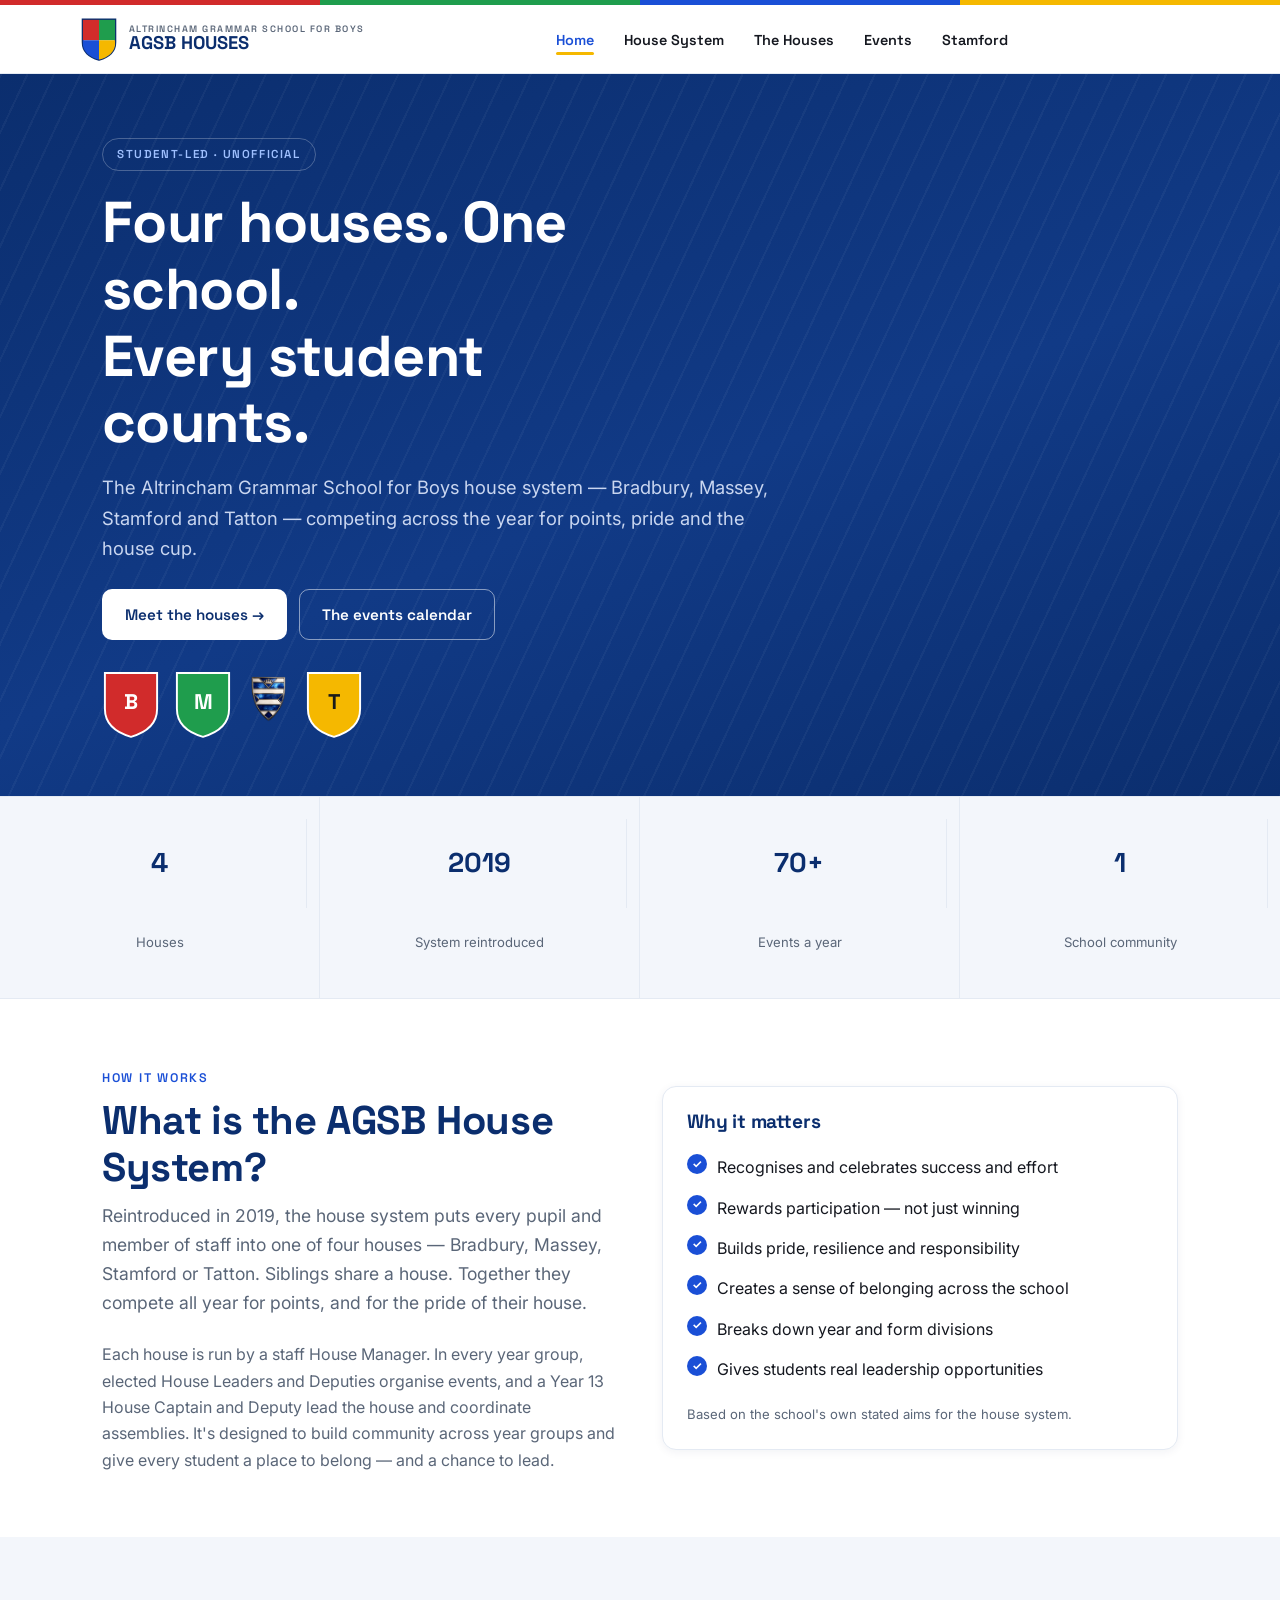
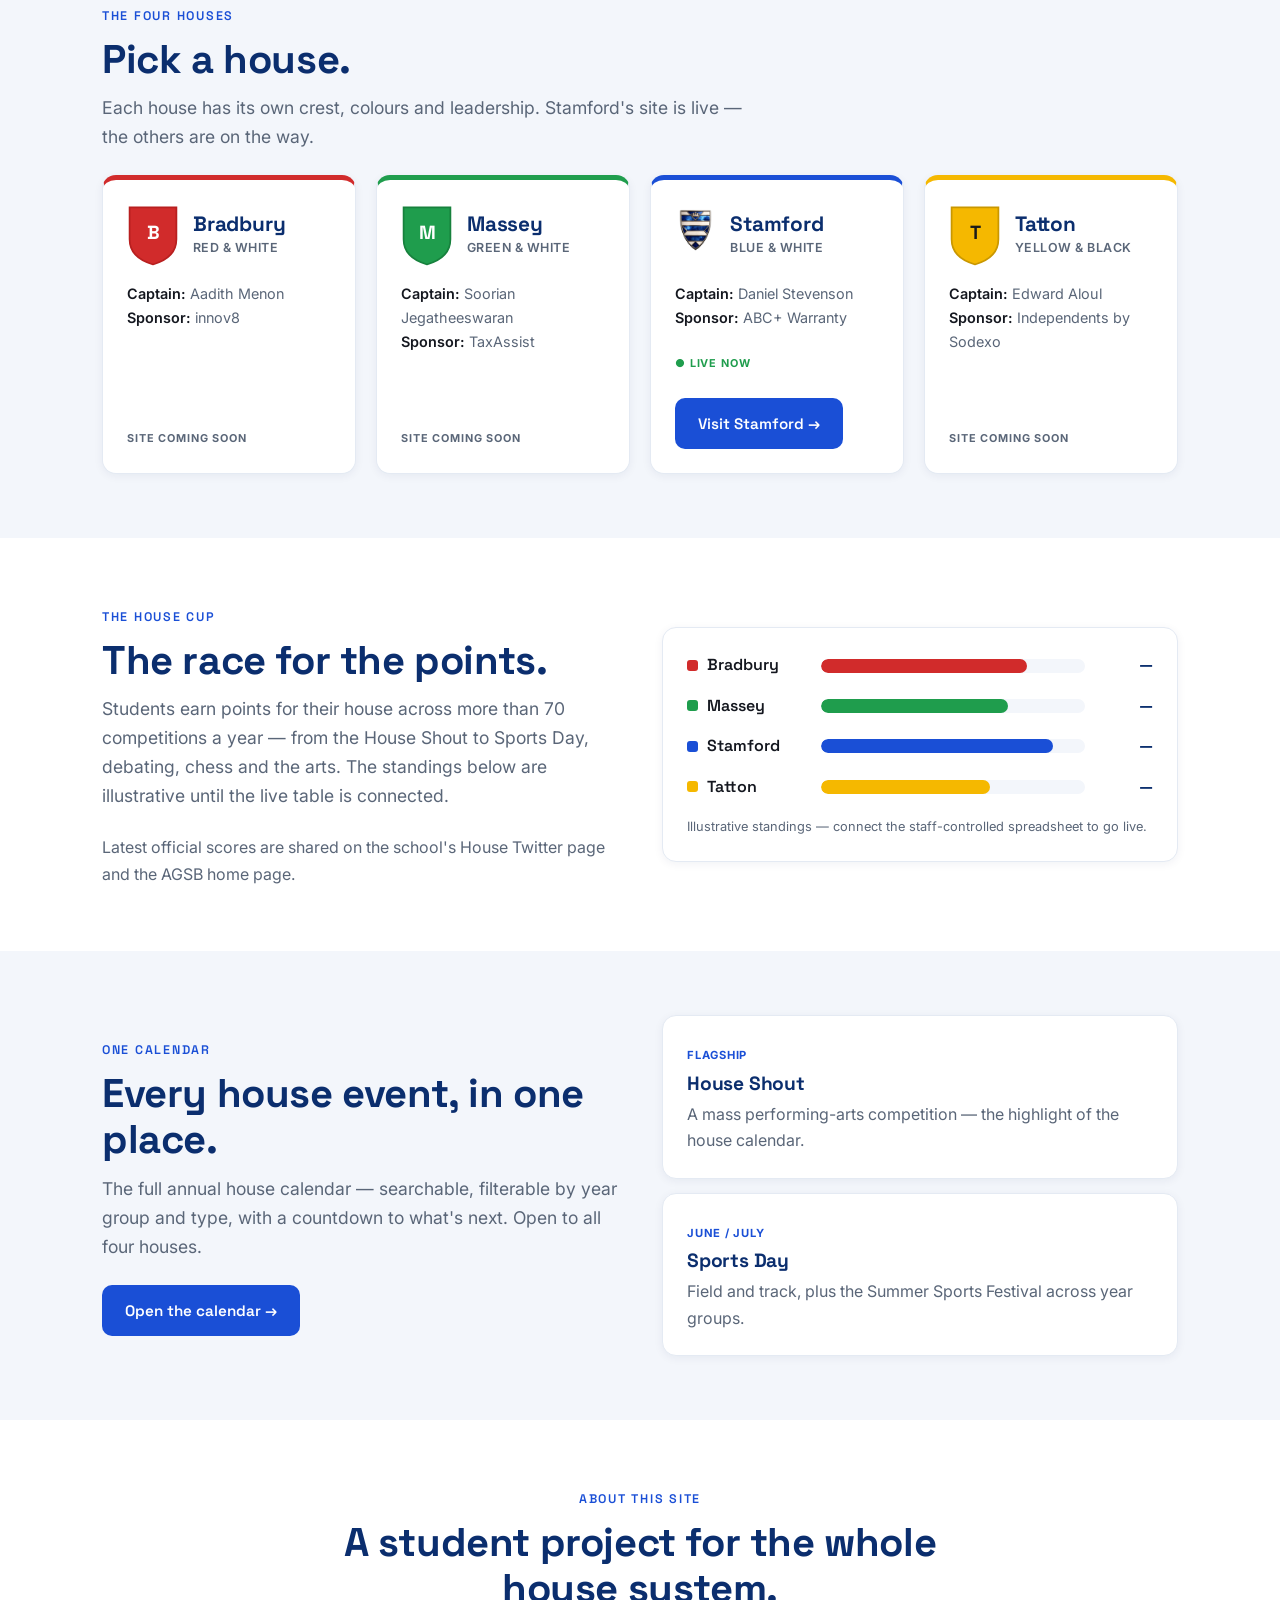
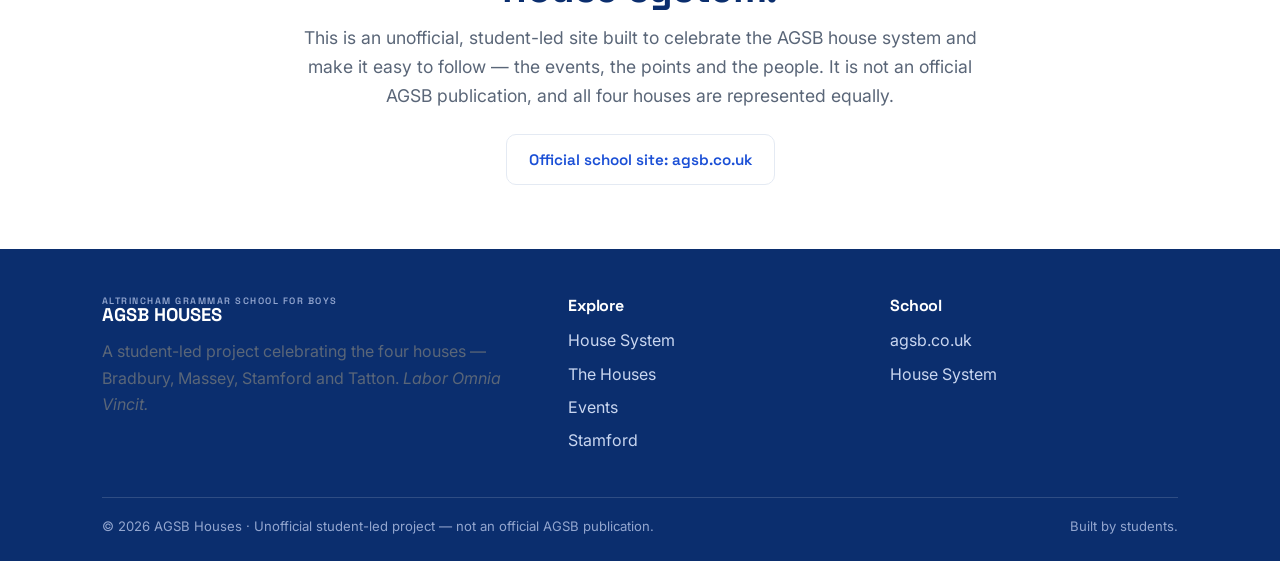
==== index.html @ c93cbdf2 "Add house-neutral AGSB Houses hub as the home page - New index.html: neutral hub explaining the hous" ====
<!DOCTYPE html>
<html lang="en">
<head>
  <meta charset="UTF-8" />
  <meta name="viewport" content="width=device-width, initial-scale=1.0" />
  <title>AGSB Houses — Bradbury · Massey · Stamford · Tatton</title>
  <meta name="description" content="The Altrincham Grammar School for Boys house system — four houses, one community. Events, points and how to get involved. A student-led project." />
  <link rel="icon" href="assets/crest.png" type="image/png" />
  <link rel="manifest" href="manifest.webmanifest" />
  <meta name="theme-color" content="#0b2e6e" />
  <link rel="apple-touch-icon" href="assets/icons/icon-180.png" />
  <meta name="apple-mobile-web-app-capable" content="yes" />
  <meta name="mobile-web-app-capable" content="yes" />
  <meta name="apple-mobile-web-app-title" content="AGSB Houses" />
  <link rel="preconnect" href="https://fonts.googleapis.com" />
  <link rel="preconnect" href="https://fonts.gstatic.com" crossorigin />
  <link href="https://fonts.googleapis.com/css2?family=Inter:wght@400;500;600;700&family=Space+Grotesk:wght@400;500;600;700&display=swap" rel="stylesheet" />
  <link rel="stylesheet" href="css/style.css" />
  <style>
    /* Hub-specific (house-neutral) */
    .hub-hero { background: linear-gradient(160deg, #0b2e6e 0%, #113a86 55%, #0b2e6e 100%); color: #fff; padding: 64px 0 58px; position: relative; overflow: hidden; }
    .hub-hero::after { content: ""; position: absolute; inset: 0; background: repeating-linear-gradient(115deg, rgba(255,255,255,.04) 0 2px, transparent 2px 24px); pointer-events: none; }
    .hub-hero .container { position: relative; z-index: 2; }
    .hub-hero h1 { color: #fff; font-size: clamp(2.3rem, 5.2vw, 3.6rem); max-width: 16ch; }
    .hub-hero p { color: #c9d6f0; font-size: 1.15rem; max-width: 56ch; margin: 16px 0 26px; }
    .hub-badge { display: inline-flex; align-items: center; gap: 8px; font-family: var(--font-display); font-weight: 600; font-size: .72rem; letter-spacing: .14em; text-transform: uppercase; color: #9fc0ff; border: 1px solid rgba(255,255,255,.25); border-radius: 999px; padding: 6px 14px; margin-bottom: 18px; }
    .hub-hero .btn--primary { background: #fff; color: var(--navy); }
    .hub-hero .btn--primary:hover { background: #eaf1ff; }
    .hub-hero .btn--ghost { background: transparent; color: #fff; border-color: rgba(255,255,255,.5); }
    .hub-hero .btn--ghost:hover { border-color: #fff; background: rgba(255,255,255,.08); }
    .crest-row { display: flex; gap: 14px; margin-top: 30px; flex-wrap: wrap; }
    .mini-shield { width: 58px; height: 68px; display: block; }
    .hub-strap { display: grid; grid-template-columns: repeat(4, 1fr); gap: 0; border-top: 1px solid var(--line); border-bottom: 1px solid var(--line); background: var(--bg-alt); }
    .hub-strap div { text-align: center; padding: 22px 12px; border-right: 1px solid var(--line); }
    .hub-strap div:last-child { border-right: 0; }
    .hub-strap .n { font-family: var(--font-display); font-weight: 700; font-size: 1.7rem; color: var(--navy); }
    .hub-strap .l { font-size: .82rem; color: var(--muted); margin-top: 2px; }
    /* House cards */
    .house-card { border: 1px solid var(--line); border-top: 5px solid var(--hc, #888); border-radius: var(--radius); background: #fff; box-shadow: var(--shadow); padding: 24px; display: flex; flex-direction: column; transition: box-shadow .2s, transform .2s; }
    .house-card:hover { box-shadow: var(--shadow-lg); transform: translateY(-3px); }
    .house-card .hc-top { display: flex; align-items: center; gap: 14px; }
    .house-card .hc-shield { width: 52px; height: 62px; flex: none; }
    .house-card h3 { font-size: 1.3rem; margin-bottom: 2px; }
    .house-card .hc-colour { font-size: .78rem; color: var(--muted); font-weight: 600; letter-spacing: .04em; text-transform: uppercase; }
    .house-card .hc-meta { margin-top: 16px; font-size: .9rem; color: var(--muted); }
    .house-card .hc-meta b { color: var(--ink); font-weight: 600; }
    .house-card .hc-foot { margin-top: auto; padding-top: 18px; }
    .hc-live { display: inline-block; font-size: .68rem; font-weight: 700; letter-spacing: .08em; text-transform: uppercase; color: #1f9d4d; }
    .hc-soon { display: inline-block; font-size: .68rem; font-weight: 700; letter-spacing: .08em; text-transform: uppercase; color: var(--muted); }
    .btn--disabled { background: var(--bg-alt); color: var(--muted); cursor: default; pointer-events: none; }
    @media (max-width: 900px) { .hub-strap { grid-template-columns: repeat(2, 1fr); } .hub-strap div:nth-child(2) { border-right: 0; } }
    @media (max-width: 680px) { .hub-strap { grid-template-columns: 1fr 1fr; } }
  </style>
</head>
<body>
  <div class="flag-strip"><i class="b"></i><i class="m"></i><i class="s"></i><i class="t"></i></div>

  <header class="site-header">
    <div class="container nav">
      <a class="brand" href="index.html" aria-label="AGSB Houses home">
        <svg class="mini-shield" style="width:38px;height:44px" viewBox="0 0 60 70" aria-hidden="true">
          <path d="M4 4 H56 V40 C56 56 44 64 30 68 C16 64 4 56 4 40 Z" fill="#fff" stroke="#0b2e6e" stroke-width="3"/>
          <clipPath id="bhs"><path d="M4 4 H56 V40 C56 56 44 64 30 68 C16 64 4 56 4 40 Z"/></clipPath>
          <g clip-path="url(#bhs)"><rect x="4" y="4" width="26" height="33" fill="#d12b2b"/><rect x="30" y="4" width="26" height="33" fill="#1f9d4d"/><rect x="4" y="37" width="26" height="33" fill="#1a4fd6"/><rect x="30" y="37" width="26" height="33" fill="#f5b800"/></g>
        </svg>
        <span class="brand-text"><small>ALTRINCHAM GRAMMAR SCHOOL FOR BOYS</small><span>AGSB HOUSES</span></span>
      </a>
      <ul class="nav-links">
        <li><a href="index.html" class="active">Home</a></li>
        <li><a href="#system">House System</a></li>
        <li><a href="#houses">The Houses</a></li>
        <li><a href="events.html">Events</a></li>
        <li><a href="stamford.html">Stamford</a></li>
      </ul>
      <div class="nav-tools"><button class="nav-toggle" aria-label="Menu" aria-expanded="false"><span></span></button></div>
    </div>
  </header>

  <!-- Hero -->
  <section class="hub-hero">
    <div class="container">
      <span class="hub-badge">Student-led · Unofficial</span>
      <h1>Four houses. One school. <br />Every student counts.</h1>
      <p>The Altrincham Grammar School for Boys house system — Bradbury, Massey, Stamford and Tatton — competing across the year for points, pride and the house cup.</p>
      <div class="hero-cta">
        <a class="btn btn--primary" href="#houses">Meet the houses →</a>
        <a class="btn btn--ghost" href="events.html">The events calendar</a>
      </div>
      <div class="crest-row" aria-hidden="true">
        <!-- Bradbury -->
        <svg class="mini-shield" viewBox="0 0 60 70"><path d="M3 3 H57 V40 C57 57 44 65 30 69 C16 65 3 57 3 40 Z" fill="#d12b2b" stroke="#fff" stroke-width="2"/><text x="30" y="40" text-anchor="middle" fill="#fff" font-family="Space Grotesk, sans-serif" font-weight="700" font-size="22">B</text></svg>
        <!-- Massey -->
        <svg class="mini-shield" viewBox="0 0 60 70"><path d="M3 3 H57 V40 C57 57 44 65 30 69 C16 65 3 57 3 40 Z" fill="#1f9d4d" stroke="#fff" stroke-width="2"/><text x="30" y="40" text-anchor="middle" fill="#fff" font-family="Space Grotesk, sans-serif" font-weight="700" font-size="22">M</text></svg>
        <!-- Stamford (real crest) -->
        <img class="mini-shield" src="assets/crest.png" alt="" style="height:68px;width:auto" onerror="this.onerror=null;this.src='assets/crest-photo.jpeg'" />
        <!-- Tatton -->
        <svg class="mini-shield" viewBox="0 0 60 70"><path d="M3 3 H57 V40 C57 57 44 65 30 69 C16 65 3 57 3 40 Z" fill="#f5b800" stroke="#fff" stroke-width="2"/><text x="30" y="40" text-anchor="middle" fill="#1a1a1a" font-family="Space Grotesk, sans-serif" font-weight="700" font-size="22">T</text></svg>
      </div>
    </div>
  </section>

  <!-- Quick facts strip -->
  <div class="hub-strap">
    <div><div class="n">4</div><div class="l">Houses</div></div>
    <div><div class="n">2019</div><div class="l">System reintroduced</div></div>
    <div><div class="n">70+</div><div class="l">Events a year</div></div>
    <div><div class="n">1</div><div class="l">School community</div></div>
  </div>

  <!-- What is the house system -->
  <section class="section" id="system">
    <div class="container split">
      <div class="reveal">
        <span class="eyebrow">How it works</span>
        <h2 class="section-title">What is the AGSB House System?</h2>
        <p class="lead">Reintroduced in 2019, the house system puts every pupil and member of staff into one of four houses — Bradbury, Massey, Stamford or Tatton. Siblings share a house. Together they compete all year for points, and for the pride of their house.</p>
        <p class="muted mt">Each house is run by a staff House Manager. In every year group, elected House Leaders and Deputies organise events, and a Year 13 House Captain and Deputy lead the house and coordinate assemblies. It's designed to build community across year groups and give every student a place to belong — and a chance to lead.</p>
      </div>
      <div class="reveal d1">
        <div class="card glass">
          <h3 style="margin-bottom:12px">Why it matters</h3>
          <ul class="checklist">
            <li>Recognises and celebrates success and effort</li>
            <li>Rewards participation — not just winning</li>
            <li>Builds pride, resilience and responsibility</li>
            <li>Creates a sense of belonging across the school</li>
            <li>Breaks down year and form divisions</li>
            <li>Gives students real leadership opportunities</li>
          </ul>
          <p class="muted" style="font-size:.82rem;margin-top:14px">Based on the school's own stated aims for the house system.</p>
        </div>
      </div>
    </div>
  </section>

  <!-- The four houses -->
  <section class="section section--alt" id="houses">
    <div class="container">
      <div class="reveal" style="max-width:640px">
        <span class="eyebrow">The four houses</span>
        <h2 class="section-title">Pick a house.</h2>
        <p class="lead">Each house has its own crest, colours and leadership. Stamford's site is live — the others are on the way.</p>
      </div>
      <div class="grid grid-4 mt">
        <!-- Bradbury -->
        <div class="house-card reveal" style="--hc:#d12b2b">
          <div class="hc-top">
            <svg class="hc-shield" viewBox="0 0 60 70"><path d="M3 3 H57 V40 C57 57 44 65 30 69 C16 65 3 57 3 40 Z" fill="#d12b2b" stroke="#b81f1f" stroke-width="2"/><text x="30" y="40" text-anchor="middle" fill="#fff" font-family="Space Grotesk" font-weight="700" font-size="22">B</text></svg>
            <div><h3>Bradbury</h3><div class="hc-colour">Red &amp; White</div></div>
          </div>
          <div class="hc-meta"><b>Captain:</b> Aadith Menon<br /><b>Sponsor:</b> innov8</div>
          <div class="hc-foot"><span class="hc-soon">Site coming soon</span></div>
        </div>
        <!-- Massey -->
        <div class="house-card reveal d1" style="--hc:#1f9d4d">
          <div class="hc-top">
            <svg class="hc-shield" viewBox="0 0 60 70"><path d="M3 3 H57 V40 C57 57 44 65 30 69 C16 65 3 57 3 40 Z" fill="#1f9d4d" stroke="#17813d" stroke-width="2"/><text x="30" y="40" text-anchor="middle" fill="#fff" font-family="Space Grotesk" font-weight="700" font-size="22">M</text></svg>
            <div><h3>Massey</h3><div class="hc-colour">Green &amp; White</div></div>
          </div>
          <div class="hc-meta"><b>Captain:</b> Soorian Jegatheeswaran<br /><b>Sponsor:</b> TaxAssist</div>
          <div class="hc-foot"><span class="hc-soon">Site coming soon</span></div>
        </div>
        <!-- Stamford (live) -->
        <div class="house-card reveal d2" style="--hc:#1a4fd6">
          <div class="hc-top">
            <img class="hc-shield" src="assets/crest.png" alt="Stamford crest" style="height:62px;width:auto" onerror="this.onerror=null;this.src='assets/crest-photo.jpeg'" />
            <div><h3>Stamford</h3><div class="hc-colour">Blue &amp; White</div></div>
          </div>
          <div class="hc-meta"><b>Captain:</b> Daniel Stevenson<br /><b>Sponsor:</b> ABC+ Warranty</div>
          <div class="hc-foot"><span class="hc-live">● Live now</span><div class="mt"><a class="btn btn--primary" href="stamford.html">Visit Stamford →</a></div></div>
        </div>
        <!-- Tatton -->
        <div class="house-card reveal d3" style="--hc:#f5b800">
          <div class="hc-top">
            <svg class="hc-shield" viewBox="0 0 60 70"><path d="M3 3 H57 V40 C57 57 44 65 30 69 C16 65 3 57 3 40 Z" fill="#f5b800" stroke="#c99700" stroke-width="2"/><text x="30" y="40" text-anchor="middle" fill="#1a1a1a" font-family="Space Grotesk" font-weight="700" font-size="22">T</text></svg>
            <div><h3>Tatton</h3><div class="hc-colour">Yellow &amp; Black</div></div>
          </div>
          <div class="hc-meta"><b>Captain:</b> Edward Aloul<br /><b>Sponsor:</b> Independents by Sodexo</div>
          <div class="hc-foot"><span class="hc-soon">Site coming soon</span></div>
        </div>
      </div>
    </div>
  </section>

  <!-- Live points -->
  <section class="section">
    <div class="container split">
      <div class="reveal">
        <span class="eyebrow">The house cup</span>
        <h2 class="section-title">The race for the points.</h2>
        <p class="lead">Students earn points for their house across more than 70 competitions a year — from the House Shout to Sports Day, debating, chess and the arts. The standings below are illustrative until the live table is connected.</p>
        <p class="muted mt">Latest official scores are shared on the school's House Twitter page and the AGSB home page.</p>
      </div>
      <div class="card glass reveal d1">
        <div class="scoreboard" id="scoreboard">
          <div class="score-row"><div class="house"><span class="dot" style="background:#d12b2b"></span>Bradbury</div><div class="score-bar"><i data-w="78" style="background:#d12b2b"></i></div><div class="score-val">—</div></div>
          <div class="score-row"><div class="house"><span class="dot" style="background:#1f9d4d"></span>Massey</div><div class="score-bar"><i data-w="71" style="background:#1f9d4d"></i></div><div class="score-val">—</div></div>
          <div class="score-row"><div class="house"><span class="dot" style="background:#1a4fd6"></span>Stamford</div><div class="score-bar"><i data-w="88" style="background:#1a4fd6"></i></div><div class="score-val">—</div></div>
          <div class="score-row"><div class="house"><span class="dot" style="background:#f5b800"></span>Tatton</div><div class="score-bar"><i data-w="64" style="background:#f5b800"></i></div><div class="score-val">—</div></div>
        </div>
        <p class="muted" style="font-size:.8rem;margin-top:16px">Illustrative standings — connect the staff-controlled spreadsheet to go live.</p>
      </div>
    </div>
  </section>

  <!-- Events CTA -->
  <section class="section section--alt">
    <div class="container">
      <div class="split">
        <div class="reveal">
          <span class="eyebrow">One calendar</span>
          <h2 class="section-title">Every house event, in one place.</h2>
          <p class="lead">The full annual house calendar — searchable, filterable by year group and type, with a countdown to what's next. Open to all four houses.</p>
          <div class="mt"><a class="btn btn--primary" href="events.html">Open the calendar →</a></div>
        </div>
        <div class="grid reveal d1" style="gap:14px">
          <div class="card glass"><span class="tag">Flagship</span><h3>House Shout</h3><p>A mass performing-arts competition — the highlight of the house calendar.</p></div>
          <div class="card glass"><span class="tag">June / July</span><h3>Sports Day</h3><p>Field and track, plus the Summer Sports Festival across year groups.</p></div>
        </div>
      </div>
    </div>
  </section>

  <!-- About / unofficial note -->
  <section class="section">
    <div class="container center" style="max-width:720px">
      <div class="reveal">
        <span class="eyebrow">About this site</span>
        <h2 class="section-title">A student project for the whole house system.</h2>
        <p class="lead" style="margin-inline:auto">This is an unofficial, student-led site built to celebrate the AGSB house system and make it easy to follow — the events, the points and the people. It is not an official AGSB publication, and all four houses are represented equally.</p>
        <div class="mt"><a class="btn btn--ghost" href="https://www.agsb.co.uk" target="_blank" rel="noopener">Official school site: agsb.co.uk</a></div>
      </div>
    </div>
  </section>

  <footer class="site-footer">
    <div class="container">
      <div class="footer-grid">
        <div>
          <div class="brand" style="margin-bottom:14px"><span class="brand-text"><small>ALTRINCHAM GRAMMAR SCHOOL FOR BOYS</small><span>AGSB HOUSES</span></span></div>
          <p class="muted">A student-led project celebrating the four houses — Bradbury, Massey, Stamford and Tatton. <em>Labor Omnia Vincit.</em></p>
        </div>
        <div><h4>Explore</h4><ul><li><a href="#system">House System</a></li><li><a href="#houses">The Houses</a></li><li><a href="events.html">Events</a></li><li><a href="stamford.html">Stamford</a></li></ul></div>
        <div><h4>School</h4><ul><li><a href="https://www.agsb.co.uk" target="_blank" rel="noopener">agsb.co.uk</a></li><li><a href="https://www.agsb.co.uk" target="_blank" rel="noopener">House System</a></li></ul></div>
      </div>
      <div class="footer-bottom"><span>© <span data-year>2026</span> AGSB Houses · Unofficial student-led project — not an official AGSB publication.</span><span>Built by students.</span></div>
    </div>
  </footer>

  <script src="js/config.js"></script>
  <script src="js/main.js"></script>
</body>
</html>
---- css/style.css ----
/* ============================================================
   STAMFORD HOUSE — AGSB
   Clean, school-style edition. Light, confident, uncluttered.
   Palette echoes agsb.co.uk: white, bold navy headings,
   Stamford-blue accent, gold underline touch.
   ============================================================ */

:root {
  --bg: #ffffff;
  --bg-alt: #f3f6fb;
  --ink: #14171f;
  --muted: #5a6678;
  --navy: #0b2e6e;      /* headings */
  --blue: #1a4fd6;      /* accent / links / buttons */
  --blue-dark: #1340ad;
  --blue-soft: #eaf1ff;
  --line: #e4eaf3;
  --gold: #f5b800;      /* school-echo accent, used sparingly */
  --radius: 14px;
  --shadow: 0 2px 10px rgba(16, 32, 80, 0.06);
  --shadow-lg: 0 14px 34px rgba(16, 32, 80, 0.12);
  --max: 1120px;
  --font-display: "Space Grotesk", "Segoe UI", system-ui, sans-serif;
  --font-body: "Inter", "Segoe UI", system-ui, -apple-system, sans-serif;
}

* { box-sizing: border-box; margin: 0; padding: 0; }
html { scroll-behavior: smooth; }
body { font-family: var(--font-body); color: var(--ink); background: var(--bg); line-height: 1.65; -webkit-font-smoothing: antialiased; }

/* Remove the old decorative / busy layers */
.aurora, #starfield, .grain, .marquee, .spy, .cursor-glow, .spark, .orb,
.preloader, .scroll-progress, .curtain, .theme-toggle { display: none !important; }
.char { display: inline !important; opacity: 1 !important; transform: none !important; animation: none !important; }
.card::before, .card::after, .event-card::after, .btn--primary::after, .cta-band::after { display: none !important; }

h1, h2, h3, h4 { font-family: var(--font-display); color: var(--navy); line-height: 1.16; font-weight: 700; letter-spacing: -0.01em; }
a { color: var(--blue); text-decoration: none; }
a:hover { text-decoration: underline; }
img { max-width: 100%; display: block; }

.container { width: 100%; max-width: var(--max); margin-inline: auto; padding-inline: 22px; }
.section { padding: 64px 0; }
.section--tight { padding: 40px 0; }
.section--light, .section--alt { background: var(--bg-alt); }
.section--navy { background: var(--navy); color: #fff; }
.section--navy h1, .section--navy h2, .section--navy h3 { color: #fff; }
.section--navy .lead, .section--navy p { color: #c9d6f0; }
.section--navy .eyebrow, .section--navy .gradient-text { color: #9fc0ff; }
.center { text-align: center; } .mt { margin-top: 24px; } .muted { color: var(--muted); }

.eyebrow { display: inline-block; font-family: var(--font-display); font-weight: 600; font-size: 0.78rem; letter-spacing: 0.14em; text-transform: uppercase; color: var(--blue); margin-bottom: 10px; }
.section-title { font-size: clamp(1.7rem, 3.6vw, 2.5rem); margin-bottom: 10px; }
.gradient-text { color: var(--blue); -webkit-text-fill-color: currentColor; background: none; }
.lead { font-size: 1.1rem; color: var(--muted); max-width: 62ch; }

/* Flag strip — thin four-house accent */
.flag-strip { display: flex; height: 5px; }
.flag-strip i { flex: 1; }
.flag-strip i::after { display: none; }
.flag-strip .b { background: #d12b2b; } .flag-strip .m { background: #1f9d4d; }
.flag-strip .s { background: var(--blue); } .flag-strip .t { background: var(--gold); }

/* Header */
.site-header { position: sticky; top: 0; z-index: 50; background: rgba(255,255,255,0.93); backdrop-filter: blur(8px); border-bottom: 1px solid var(--line); }
.nav { display: flex; align-items: center; justify-content: space-between; gap: 20px; padding: 12px 0; }
.brand { display: flex; align-items: center; gap: 11px; }
.brand img { width: 40px; height: auto; }
.brand-text { font-family: var(--font-display); line-height: 1; }
.brand-text small { display: block; font-size: 0.58rem; letter-spacing: 0.16em; color: var(--muted); font-weight: 600; }
.brand-text span { font-size: 1.15rem; color: var(--navy); font-weight: 700; }
.nav-links { display: flex; gap: 4px; list-style: none; align-items: center; }
.nav-links a { font-family: var(--font-display); font-weight: 600; font-size: 0.9rem; color: var(--ink); padding: 8px 13px; border-radius: 8px; position: relative; }
.nav-links a:hover { background: var(--blue-soft); text-decoration: none; }
.nav-links a.active { color: var(--blue); }
.nav-links a.active::after { content: ""; position: absolute; left: 13px; right: 13px; bottom: 2px; height: 2.5px; background: var(--gold); border-radius: 2px; }
.nav-tools { display: flex; gap: 8px; align-items: center; }
.nav-toggle { display: none; flex-direction: column; gap: 4px; justify-content: center; align-items: center; width: 42px; height: 42px; border: 1px solid var(--line); background: #fff; border-radius: 10px; cursor: pointer; }
.nav-toggle span, .nav-toggle span::before, .nav-toggle span::after { content: ""; display: block; width: 20px; height: 2px; background: var(--ink); border-radius: 2px; }
.nav-toggle span { position: relative; }
.nav-toggle span::before { position: absolute; top: -6px; } .nav-toggle span::after { position: absolute; top: 6px; }

/* Buttons */
.btn { display: inline-flex; align-items: center; gap: 8px; font-family: var(--font-display); font-weight: 600; font-size: 0.95rem; padding: 12px 22px; border-radius: 10px; border: 1.5px solid transparent; cursor: pointer; transition: background .15s, border-color .15s, transform .15s; }
.btn:hover { text-decoration: none; }
.btn--primary { background: var(--blue); color: #fff; }
.btn--primary:hover { background: var(--blue-dark); }
.btn--ghost { background: #fff; color: var(--blue); border-color: var(--line); }
.btn--ghost:hover { border-color: var(--blue); }
.btn--dark { background: var(--navy); color: #fff; }

/* Hero */
.hero { padding: 58px 0 50px; background: linear-gradient(180deg, var(--blue-soft), #fff); border-bottom: 1px solid var(--line); }
.hero-inner { display: grid; grid-template-columns: 1.1fr 0.9fr; gap: 42px; align-items: center; }
.hero h1 { font-size: clamp(2.2rem, 5vw, 3.4rem); }
.hero h1 .line { display: block; overflow: visible; }
.hero h1 .line > span { display: inline; }
.hero p { font-size: 1.1rem; color: var(--muted); max-width: 52ch; margin: 16px 0 24px; }
.hero-cta { display: flex; gap: 12px; flex-wrap: wrap; }
.hero-motto { margin-top: 22px; font-style: italic; color: var(--navy); border-left: 3px solid var(--gold); padding-left: 14px; }
.hero-crest { justify-self: center; }
.hero-crest img { width: min(300px, 70vw); filter: drop-shadow(0 12px 26px rgba(16,32,80,0.18)); }

/* Stats */
.stats { display: grid; grid-template-columns: repeat(4, 1fr); gap: 18px; }
.stat { text-align: center; padding: 24px 14px; background: #fff; border: 1px solid var(--line); border-radius: var(--radius); box-shadow: var(--shadow); }
.stat .num { font-family: var(--font-display); font-weight: 700; font-size: clamp(1.8rem, 4vw, 2.6rem); color: var(--blue); }
.stat .label { font-size: 0.88rem; color: var(--muted); margin-top: 4px; }

/* Cards */
.glass { background: #fff; border: 1px solid var(--line); border-radius: var(--radius); box-shadow: var(--shadow); }
.grid { display: grid; gap: 20px; }
.grid-2 { grid-template-columns: repeat(2, 1fr); } .grid-3 { grid-template-columns: repeat(3, 1fr); } .grid-4 { grid-template-columns: repeat(4, 1fr); }
.card { background: #fff; border: 1px solid var(--line); border-radius: var(--radius); padding: 24px; box-shadow: var(--shadow); transition: box-shadow .2s, transform .2s; position: relative; }
.card:hover { box-shadow: var(--shadow-lg); transform: translateY(-3px); }
.card h3 { font-size: 1.2rem; margin-bottom: 6px; }
.card p { color: var(--muted); }
.card-icon { width: 50px; height: 50px; border-radius: 12px; display: grid; place-items: center; font-size: 1.4rem; background: var(--blue-soft); color: var(--navy); margin-bottom: 14px; }
.tag { display: inline-block; font-size: 0.7rem; font-weight: 700; letter-spacing: 0.07em; text-transform: uppercase; color: var(--blue); margin-bottom: 8px; }

/* Split / lists */
.split { display: grid; grid-template-columns: 1fr 1fr; gap: 44px; align-items: center; }
.checklist { list-style: none; margin-top: 14px; }
.checklist li { padding: 7px 0 7px 30px; position: relative; }
.checklist li::before { content: "✓"; position: absolute; left: 0; top: 7px; width: 20px; height: 20px; border-radius: 50%; background: var(--blue); color: #fff; font-size: 0.72rem; display: grid; place-items: center; font-weight: 700; }

/* Quote + carousel */
.quote { border-left: 4px solid var(--gold); padding: 4px 0 4px 20px; font-size: 1.15rem; font-style: italic; color: var(--navy); }
.quote cite { display: block; margin-top: 10px; font-size: 0.88rem; font-style: normal; color: var(--muted); font-weight: 700; }
.carousel .slides { display: grid; }
.carousel .slide { grid-area: 1 / 1; opacity: 0; transition: opacity .4s; pointer-events: none; }
.carousel .slide.active { opacity: 1; pointer-events: auto; }
.carousel .dots { display: flex; gap: 8px; justify-content: center; margin-top: 16px; }
.carousel .dots button { width: 9px; height: 9px; border-radius: 50%; border: 0; background: var(--line); cursor: pointer; }
.carousel .dots button.active { background: var(--blue); }

/* Scoreboard */
.scoreboard { display: grid; gap: 14px; }
.score-row { display: grid; grid-template-columns: 120px 1fr 54px; align-items: center; gap: 14px; }
.score-row .house { font-family: var(--font-display); font-weight: 600; display: flex; align-items: center; gap: 9px; color: var(--ink); }
.dot { width: 11px; height: 11px; border-radius: 3px; }
.score-bar { height: 14px; border-radius: 999px; background: var(--bg-alt); overflow: hidden; }
.score-bar > i { display: block; height: 100%; width: 0; border-radius: 999px; transition: width 1s ease; }
.score-val { text-align: right; font-family: var(--font-display); font-weight: 700; color: var(--navy); }

/* People */
.spotlight { display: grid; grid-template-columns: repeat(2, 1fr); gap: 22px; }
.person { border: 1px solid var(--line); border-radius: var(--radius); overflow: hidden; background: #fff; box-shadow: var(--shadow); }
.person .photo { aspect-ratio: 4/3; display: grid; place-items: center; position: relative; background: linear-gradient(160deg, var(--navy), var(--blue)); }
.person .photo .initials { font-family: var(--font-display); font-weight: 700; font-size: 3rem; color: #fff; }
.person .photo img { position: absolute; inset: 0; width: 100%; height: 100%; object-fit: cover; }
.person .photo .badge { position: absolute; top: 12px; right: 12px; width: 46px; }
.person .body { padding: 18px 20px 22px; }
.person .role { color: var(--blue); font-weight: 700; font-size: 0.76rem; letter-spacing: 0.09em; text-transform: uppercase; }
.person h3 { font-size: 1.35rem; margin: 3px 0 8px; }
.person ul { list-style: none; margin-top: 8px; }
.person li { padding-left: 18px; position: relative; color: var(--muted); font-size: 0.93rem; padding-bottom: 3px; }
.person li::before { content: "▸"; position: absolute; left: 0; color: var(--blue); }

/* Timeline */
.timeline { list-style: none; position: relative; margin-left: 6px; }
.timeline::before { content: ""; position: absolute; left: 6px; top: 4px; bottom: 4px; width: 2px; background: var(--line); }
.timeline li { position: relative; padding: 0 0 22px 30px; }
.timeline li::before { content: ""; position: absolute; left: 0; top: 4px; width: 14px; height: 14px; border-radius: 50%; background: var(--blue); border: 3px solid #fff; box-shadow: 0 0 0 1px var(--line); }
.timeline span { font-size: 0.76rem; color: var(--blue); font-weight: 700; letter-spacing: 0.05em; text-transform: uppercase; }
.timeline h4 { font-size: 1.05rem; margin: 2px 0 3px; }

/* CTA band */
.cta-band { border-radius: 18px; padding: 46px; text-align: center; background: var(--navy); color: #fff; }
.cta-band h2 { color: #fff; font-size: clamp(1.5rem, 3.5vw, 2.2rem); }
.cta-band p { color: #c9d6f0; max-width: 54ch; margin: 12px auto 22px; }
.cta-band .gradient-text { color: #9fc0ff; }
.cta-band .btn--ghost { background: transparent; color: #fff; border-color: rgba(255,255,255,0.55); }
.cta-band .btn--ghost:hover { border-color: #fff; background: rgba(255,255,255,0.08); }

/* Page hero */
.page-hero { padding: 46px 0 36px; background: linear-gradient(180deg, var(--blue-soft), #fff); border-bottom: 1px solid var(--line); }
.page-hero h1 { font-size: clamp(1.9rem, 4.5vw, 3rem); }
.page-hero p { color: var(--muted); max-width: 60ch; margin-top: 10px; font-size: 1.08rem; }
.breadcrumb { font-size: 0.8rem; color: var(--muted); margin-bottom: 12px; }
.breadcrumb a { color: var(--blue); }

/* Events */
.events-toolbar { display: flex; flex-wrap: wrap; gap: 12px; align-items: center; justify-content: space-between; margin-bottom: 14px; }
.search { position: relative; flex: 1; min-width: 220px; }
.search input { width: 100%; padding: 11px 14px 11px 40px; border-radius: 10px; border: 1px solid var(--line); background: #fff; font: inherit; color: var(--ink); }
.search input:focus { outline: none; border-color: var(--blue); box-shadow: 0 0 0 3px var(--blue-soft); }
.search .si { position: absolute; left: 14px; top: 50%; transform: translateY(-50%); color: var(--muted); }
.view-toggle { display: flex; border: 1px solid var(--line); border-radius: 10px; overflow: hidden; }
.view-toggle button { padding: 9px 15px; background: #fff; border: 0; color: var(--muted); cursor: pointer; font-family: var(--font-display); font-size: 0.84rem; }
.view-toggle button.active { background: var(--blue-soft); color: var(--blue); }
.filters { display: flex; flex-wrap: wrap; gap: 8px; align-items: center; margin: 4px 0 14px; }
.filter-label { font-size: 0.72rem; letter-spacing: 0.1em; text-transform: uppercase; color: var(--muted); margin-right: 4px; }
.filter-group { display: flex; gap: 7px; flex-wrap: wrap; }
.chip { font-family: var(--font-display); font-weight: 500; font-size: 0.84rem; color: var(--ink); padding: 8px 14px; border-radius: 999px; border: 1px solid var(--line); background: #fff; cursor: pointer; transition: .15s; }
.chip:hover { border-color: var(--blue); }
.chip.active { background: var(--blue); color: #fff; border-color: var(--blue); }
.chip .n { opacity: 0.7; margin-left: 6px; font-size: 0.78rem; }
.events-count { color: var(--muted); font-size: 0.88rem; margin-bottom: 14px; }
.month-nav { display: flex; flex-wrap: wrap; gap: 7px; margin: 2px 0 22px; }
.month-nav a { font-size: 0.78rem; font-family: var(--font-display); padding: 6px 12px; border-radius: 999px; border: 1px solid var(--line); background: #fff; color: var(--muted); }
.month-nav a:hover { color: var(--blue); border-color: var(--blue); }
.month-block { scroll-margin-top: 90px; }
.month-head { font-family: var(--font-display); font-size: 1.05rem; color: var(--navy); padding-bottom: 8px; margin-bottom: 16px; border-bottom: 2px solid var(--line); position: sticky; top: 62px; background: rgba(255,255,255,0.95); backdrop-filter: blur(6px); z-index: 5; }
.event-grid { display: grid; grid-template-columns: repeat(auto-fill, minmax(290px, 1fr)); gap: 16px; }
.event-card { padding: 20px; border: 1px solid var(--line); border-radius: 14px; background: #fff; box-shadow: var(--shadow); transition: box-shadow .2s, transform .2s; position: relative; }
.event-card:hover { box-shadow: var(--shadow-lg); transform: translateY(-3px); }
.event-card.flagship { border-color: var(--blue); box-shadow: inset 0 0 0 1px var(--blue); }
.event-card .ec-top { display: flex; justify-content: space-between; gap: 10px; margin-bottom: 10px; }
.ec-date { font-family: var(--font-display); font-weight: 700; color: var(--blue); font-size: 0.9rem; white-space: nowrap; }
.event-card h3 { font-size: 1.08rem; line-height: 1.25; }
.ec-cat { font-size: 0.64rem; font-weight: 700; letter-spacing: 0.07em; text-transform: uppercase; padding: 4px 9px; border-radius: 999px; border: 1px solid var(--line); }
.ec-meta { display: flex; flex-wrap: wrap; gap: 5px 13px; color: var(--muted); font-size: 0.83rem; margin: 8px 0; }
.ec-meta b { color: var(--ink); font-weight: 600; }
.ec-notes { color: var(--muted); font-size: 0.84rem; border-top: 1px solid var(--line); padding-top: 9px; margin-top: 9px; }
.ec-ethos { display: flex; flex-wrap: wrap; gap: 5px; margin-top: 10px; }
.ec-ethos span { font-size: 0.68rem; color: var(--blue); background: var(--blue-soft); border: 1px solid var(--line); padding: 3px 8px; border-radius: 999px; }
.cat-Sport { color: #1a7fb0; } .cat-Academic { color: #6b45d6; } .cat-Arts { color: #c43b86; } .cat-Performance { color: #c88a00; } .cat-Social { color: #1f9d4d; }
.ec-actions { margin-top: 10px; }
.ics-btn { font-family: var(--font-display); font-size: 0.72rem; padding: 6px 12px; border-radius: 999px; border: 1px solid var(--line); background: #fff; color: var(--blue); cursor: pointer; }
.ics-btn:hover { border-color: var(--blue); }
#events-list.list .event-grid { grid-template-columns: 1fr; gap: 9px; }
#events-list.list .event-card { display: flex; flex-wrap: wrap; align-items: center; gap: 7px 15px; padding: 13px 18px; }
#events-list.list .event-card h3 { font-size: 1rem; flex: 1 1 200px; }
#events-list.list .ec-meta { margin: 0; }
#events-list.list .ec-ethos, #events-list.list .ec-notes, #events-list.list .ec-actions { flex-basis: 100%; margin-top: 5px; }
#events-list.list .ec-notes { border-top: 0; padding-top: 0; }

/* Season stats + countdown */
.season-stats { display: grid; grid-template-columns: repeat(5, 1fr); gap: 12px; margin-bottom: 30px; }
.season-stats .ss { text-align: center; padding: 20px 10px; background: #fff; border: 1px solid var(--line); border-radius: 12px; box-shadow: var(--shadow); }
.season-stats .ss .n { font-family: var(--font-display); font-weight: 700; font-size: clamp(1.4rem, 3.5vw, 2.2rem); color: var(--blue); }
.season-stats .ss .l { font-size: 0.74rem; color: var(--muted); margin-top: 3px; }
.countdown-wrap { display: grid; grid-template-columns: 1.1fr 0.9fr; gap: 28px; align-items: center; }
.countdown { display: flex; gap: 12px; margin-top: 6px; }
.cd-unit { text-align: center; padding: 14px 16px; min-width: 72px; background: #fff; border: 1px solid var(--line); border-radius: 12px; box-shadow: var(--shadow); }
.cd-unit .n { font-family: var(--font-display); font-weight: 700; font-size: 1.9rem; color: var(--navy); }
.cd-unit .l { font-size: 0.7rem; color: var(--muted); letter-spacing: 0.1em; text-transform: uppercase; margin-top: 5px; }

/* Form */
.form2 { display: grid; gap: 16px; }
.field { position: relative; }
.field input, .field select, .field textarea { width: 100%; padding: 18px 14px 7px; border-radius: 10px; border: 1px solid var(--line); background: #fff; font: inherit; color: var(--ink); }
.field textarea { min-height: 120px; resize: vertical; }
.field label { position: absolute; left: 14px; top: 14px; color: var(--muted); pointer-events: none; transition: .15s; }
.field input:focus, .field select:focus, .field textarea:focus { outline: none; border-color: var(--blue); box-shadow: 0 0 0 3px var(--blue-soft); }
.field input:focus + label, .field input:not(:placeholder-shown) + label, .field textarea:focus + label, .field textarea:not(:placeholder-shown) + label, .field--select label { top: 6px; font-size: 0.66rem; letter-spacing: 0.05em; text-transform: uppercase; color: var(--blue); }
.field select { appearance: none; }
.field--select::after { content: "▾"; position: absolute; right: 14px; top: 16px; color: var(--muted); pointer-events: none; }
.field-row { display: grid; grid-template-columns: 1fr 1fr; gap: 16px; }
.copy-chip { display: inline-flex; align-items: center; gap: 7px; cursor: pointer; border: 1px solid var(--line); background: #fff; border-radius: 999px; padding: 8px 15px; color: var(--ink); font-family: var(--font-display); font-size: 0.86rem; }
.copy-chip:hover { border-color: var(--blue); color: var(--blue); }

/* FAQ */
.faq { display: grid; gap: 10px; }
.faq details { border: 1px solid var(--line); border-radius: 12px; background: #fff; overflow: hidden; }
.faq details[open] { border-color: var(--blue); }
.faq summary { cursor: pointer; padding: 16px 20px; font-family: var(--font-display); font-weight: 600; color: var(--navy); list-style: none; display: flex; justify-content: space-between; align-items: center; gap: 14px; }
.faq summary::-webkit-details-marker { display: none; }
.faq summary::after { content: "+"; color: var(--blue); font-size: 1.4rem; line-height: 1; transition: transform .2s; }
.faq details[open] summary::after { transform: rotate(45deg); }
.faq .faq-body { padding: 0 20px 18px; color: var(--muted); }

/* Gallery */
.gallery { columns: 3 240px; column-gap: 14px; }
.gallery .shot { break-inside: avoid; margin-bottom: 14px; border-radius: 12px; overflow: hidden; border: 1px solid var(--line); background: var(--bg-alt); aspect-ratio: var(--ar, 3/4); display: grid; place-items: center; }
.gallery .shot span { color: var(--muted); font-size: 0.8rem; font-family: var(--font-display); }
.gallery .shot img { width: 100%; height: 100%; object-fit: cover; }

/* Footer */
.site-footer { background: var(--navy); color: #c9d6f0; padding: 48px 0 24px; }
.site-footer h4 { color: #fff; font-size: 1rem; margin-bottom: 12px; }
.footer-grid { display: grid; grid-template-columns: 1.5fr 1fr 1fr; gap: 34px; }
.footer-grid ul { list-style: none; } .footer-grid li { margin-bottom: 7px; }
.footer-grid a { color: #c9d6f0; } .footer-grid a:hover { color: #fff; }
.site-footer .brand-text span { color: #fff; } .site-footer .brand-text small { color: #93a6cf; }
.footer-bottom { margin-top: 36px; padding-top: 18px; border-top: 1px solid rgba(255,255,255,0.15); display: flex; justify-content: space-between; flex-wrap: wrap; gap: 8px; font-size: 0.82rem; color: #93a6cf; }

/* Hype bar */
.hype { position: relative; display: flex; gap: 10px; align-items: center; justify-content: center; flex-wrap: wrap; padding: 9px 44px 9px 16px; background: var(--navy); color: #fff; font-family: var(--font-display); font-weight: 600; font-size: 0.85rem; }
.hype b { font-weight: 700; } .hype .bolt { color: var(--gold); }
.hype a { color: #fff; text-decoration: underline; font-weight: 700; }
.hype-close { position: absolute; right: 10px; top: 50%; transform: translateY(-50%); width: 24px; height: 24px; border: 0; border-radius: 50%; background: rgba(255,255,255,0.2); color: #fff; font-size: 1.05rem; cursor: pointer; }

/* Back to top + toasts + skip link */
.to-top { position: fixed; right: 20px; bottom: 20px; z-index: 60; width: 46px; height: 46px; border-radius: 50%; display: grid; place-items: center; font-size: 1.1rem; color: #fff; border: 0; cursor: pointer; background: var(--blue); box-shadow: var(--shadow-lg); opacity: 0; transform: translateY(16px); pointer-events: none; transition: .25s; }
.to-top.show { opacity: 1; transform: none; pointer-events: auto; }
.toasts { position: fixed; bottom: 22px; left: 50%; transform: translateX(-50%); z-index: 9000; display: flex; flex-direction: column; gap: 9px; align-items: center; pointer-events: none; }
.toast { pointer-events: auto; background: #fff; border: 1px solid var(--line); border-radius: 12px; padding: 12px 18px; color: var(--ink); box-shadow: var(--shadow-lg); display: flex; gap: 9px; align-items: center; font-size: 0.9rem; animation: toastin .25s ease; }
.toast .ic { color: var(--blue); } .toast.out { opacity: 0; transition: opacity .25s; }
@keyframes toastin { from { opacity: 0; transform: translateY(12px); } }
.skip-link { position: fixed; top: -60px; left: 12px; z-index: 9999; background: var(--blue); color: #fff; padding: 9px 15px; border-radius: 9px; font-family: var(--font-display); transition: top .2s; }
.skip-link:focus { top: 12px; }
:focus-visible { outline: 2px solid var(--blue); outline-offset: 2px; border-radius: 4px; }

/* Reveal */
.reveal { opacity: 0; transform: translateY(16px); transition: opacity .5s ease, transform .5s ease; }
.reveal.in { opacity: 1; transform: none; }
.reveal.d1 { transition-delay: .06s; } .reveal.d2 { transition-delay: .12s; } .reveal.d3 { transition-delay: .18s; } .reveal.d4 { transition-delay: .24s; }

/* Responsive */
@media (max-width: 900px) {
  .hero-inner { grid-template-columns: 1fr; text-align: center; }
  .hero-cta, .eyebrow { justify-content: center; }
  .hero-crest { order: -1; }
  .hero-motto { display: inline-block; text-align: left; }
  .split, .countdown-wrap { grid-template-columns: 1fr; gap: 26px; }
  .spotlight { grid-template-columns: 1fr; }
  .grid-3, .grid-4 { grid-template-columns: repeat(2, 1fr); }
  .season-stats { grid-template-columns: repeat(2, 1fr); }
  .gallery { columns: 2 200px; }
}
@media (max-width: 680px) {
  .nav-toggle { display: flex; }
  .nav-links { position: absolute; top: 60px; left: 16px; right: 16px; flex-direction: column; align-items: stretch; background: #fff; border: 1px solid var(--line); border-radius: 12px; padding: 10px; gap: 2px; display: none; box-shadow: var(--shadow-lg); }
  .nav-links.open { display: flex; }
  .nav-links a.active::after { display: none; }
  .stats, .grid-2, .grid-3, .grid-4 { grid-template-columns: 1fr; }
  .footer-grid { grid-template-columns: 1fr; }
  .section { padding: 48px 0; }
  .cta-band { padding: 30px 20px; }
}
@media (prefers-reduced-motion: reduce) { *, *::before, *::after { animation: none !important; transition: none !important; } .reveal { opacity: 1; transform: none; } }
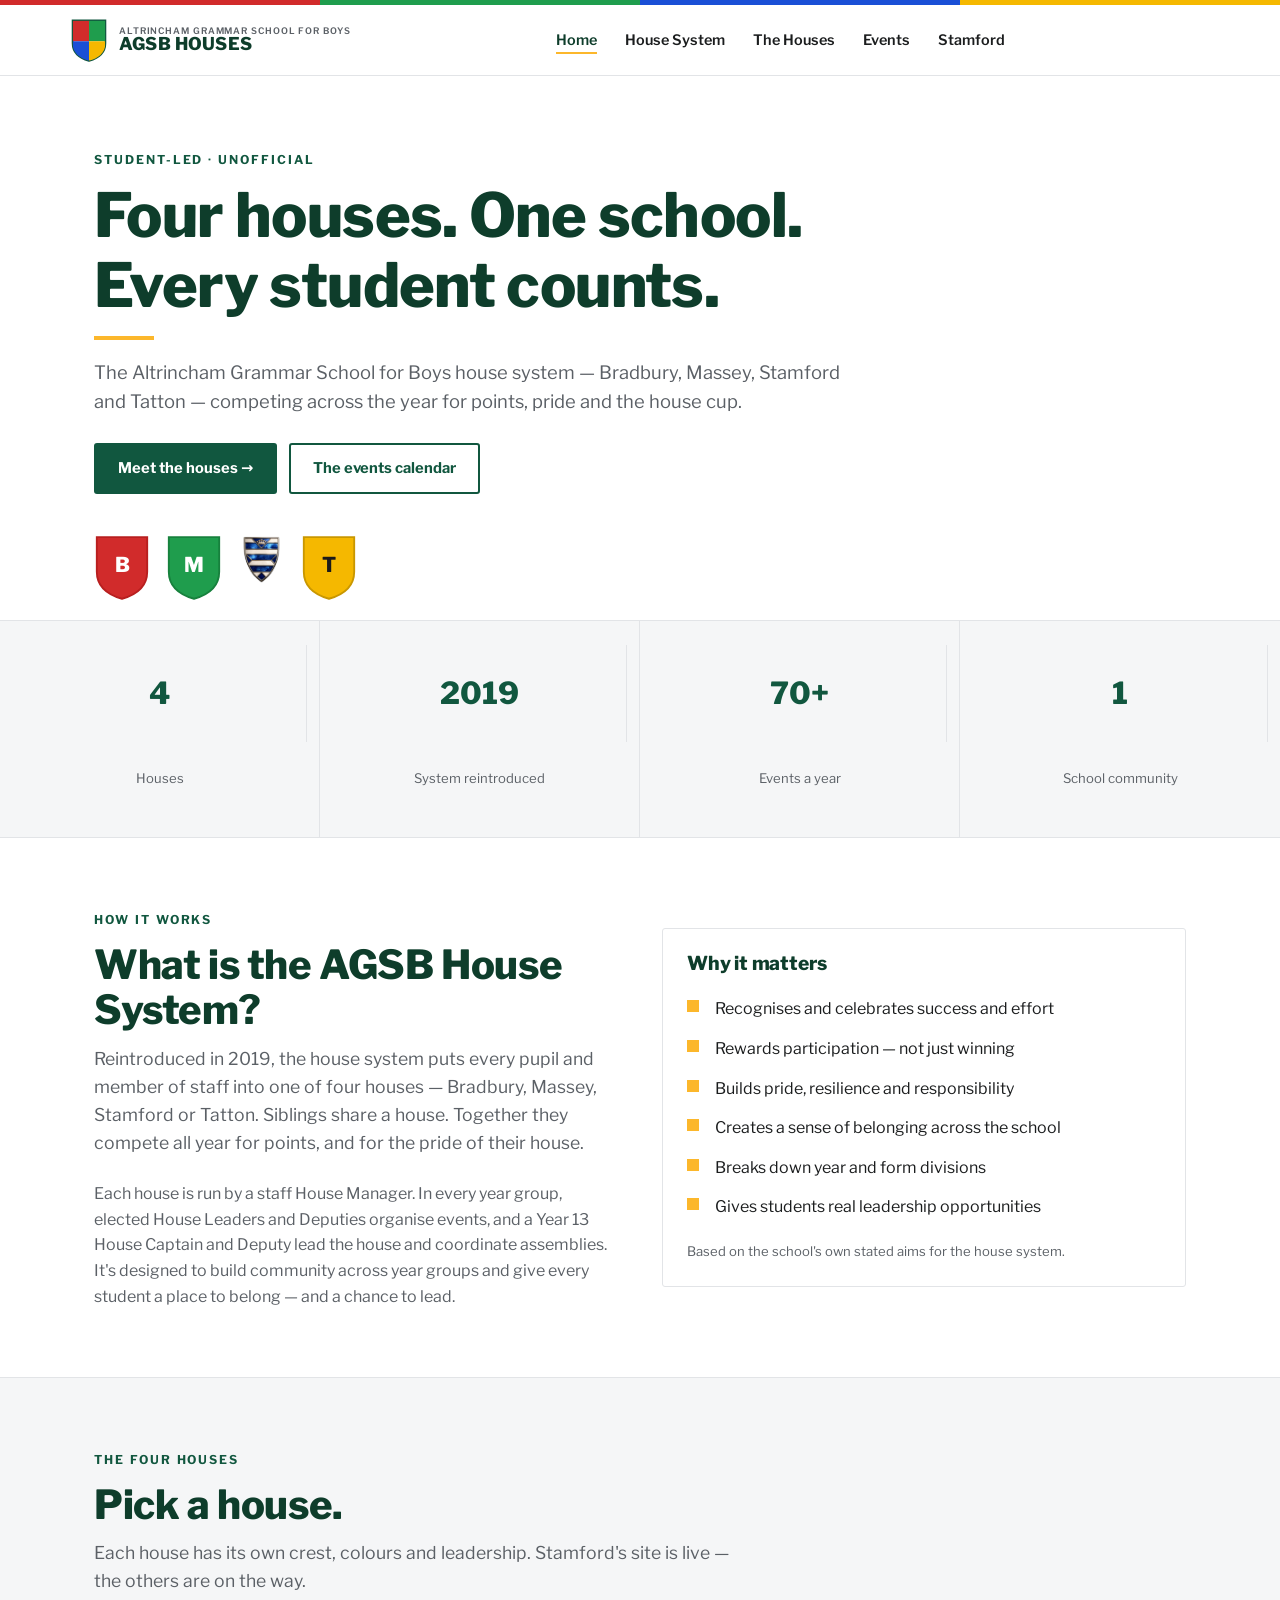
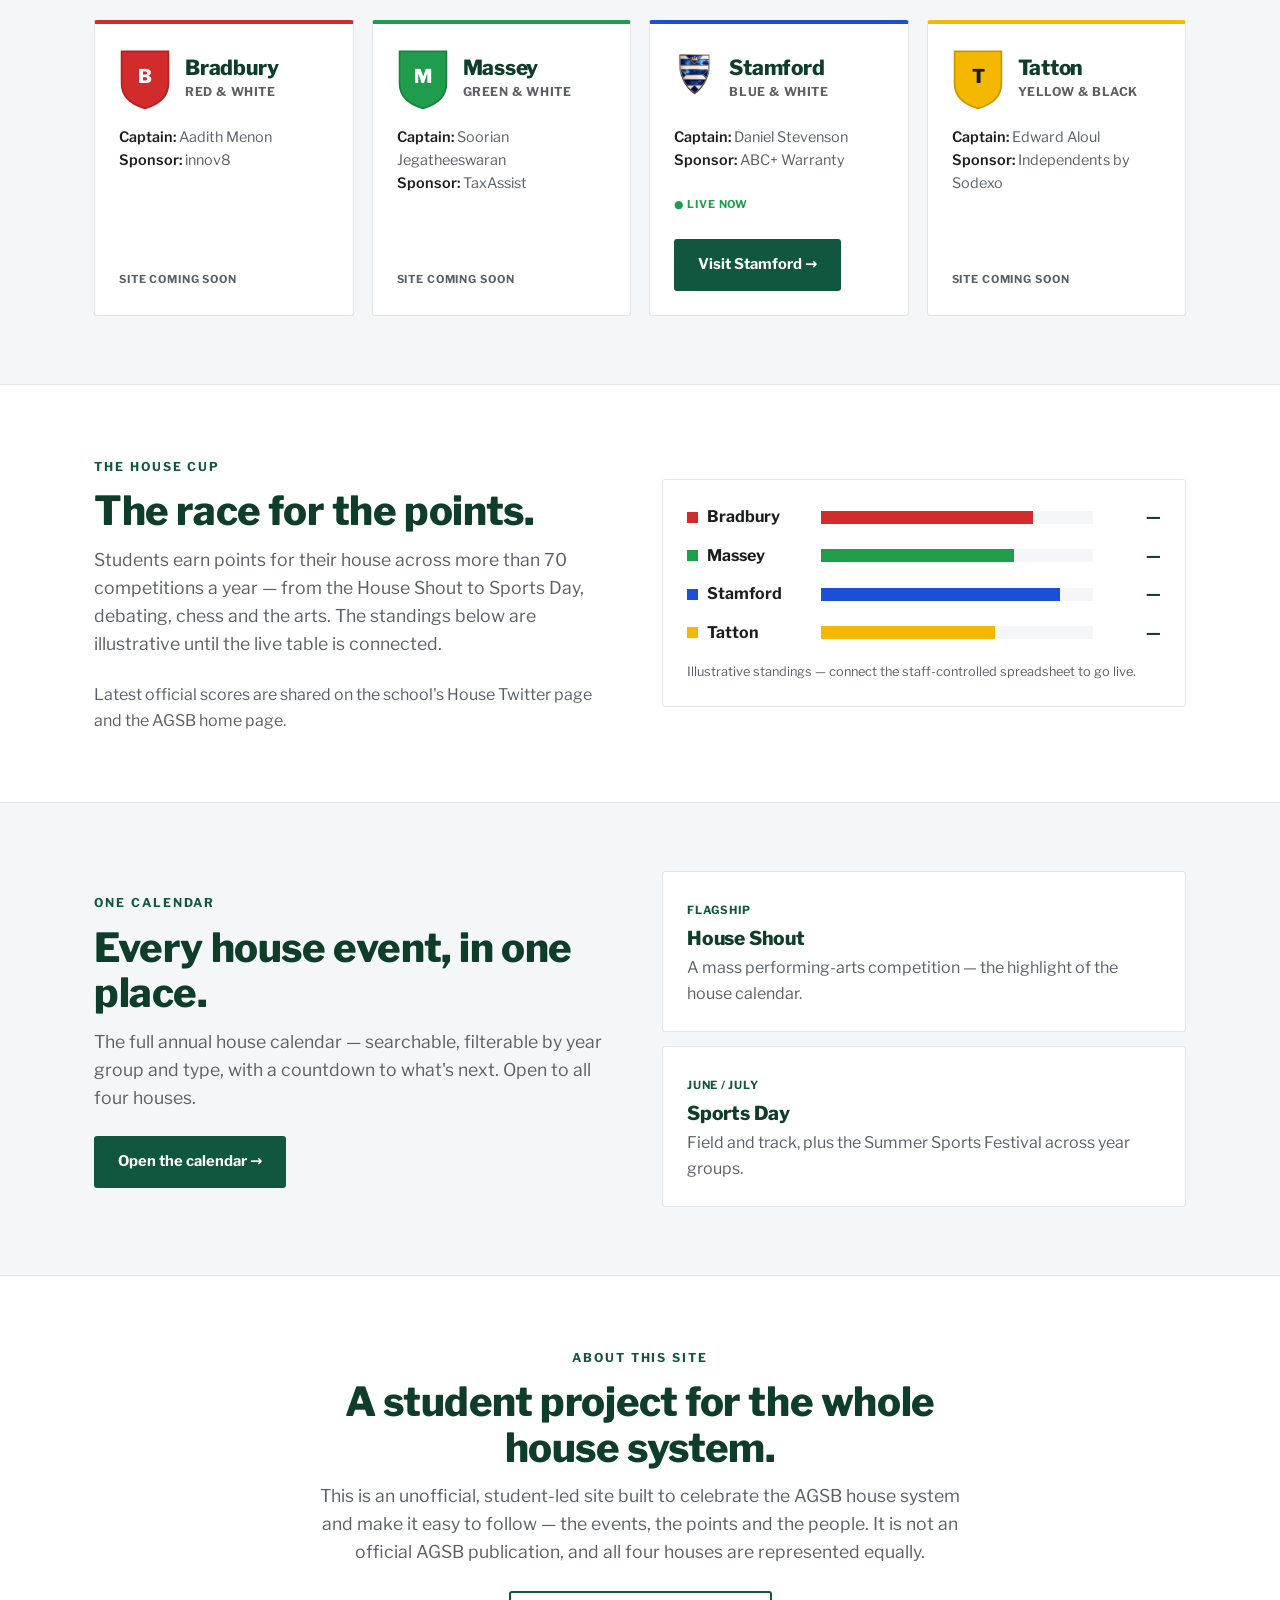
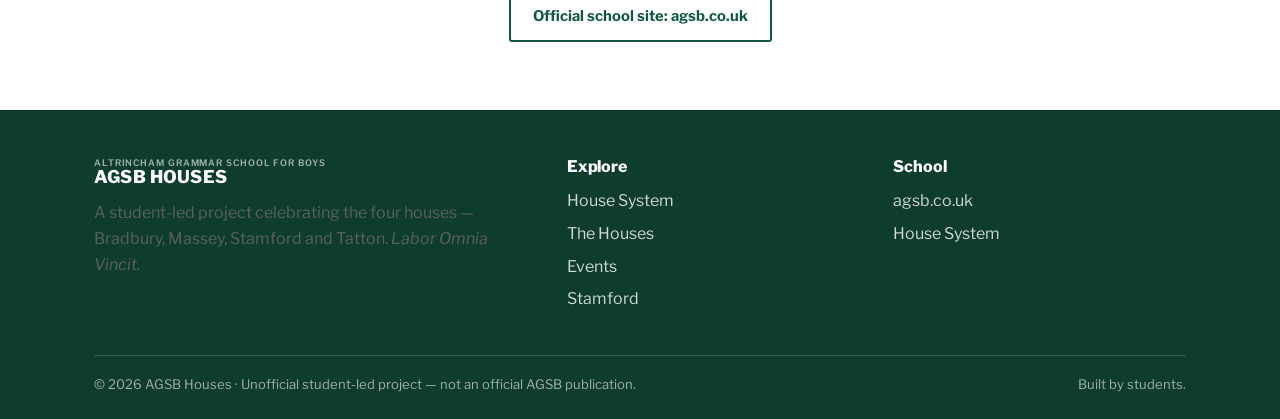
==== commit 6142fe19: "Redesign: AGSB-style white hub, per-house colour theming Rework the look to match agsb.co.uk rather " ====
--- a/index.html
+++ b/index.html
@@ -7,49 +7,34 @@
   <meta name="description" content="The Altrincham Grammar School for Boys house system — four houses, one community. Events, points and how to get involved. A student-led project." />
   <link rel="icon" href="assets/crest.png" type="image/png" />
   <link rel="manifest" href="manifest.webmanifest" />
-  <meta name="theme-color" content="#0b2e6e" />
+  <meta name="theme-color" content="#11573f" />
   <link rel="apple-touch-icon" href="assets/icons/icon-180.png" />
   <meta name="apple-mobile-web-app-capable" content="yes" />
   <meta name="mobile-web-app-capable" content="yes" />
   <meta name="apple-mobile-web-app-title" content="AGSB Houses" />
   <link rel="preconnect" href="https://fonts.googleapis.com" />
   <link rel="preconnect" href="https://fonts.gstatic.com" crossorigin />
-  <link href="https://fonts.googleapis.com/css2?family=Inter:wght@400;500;600;700&family=Space+Grotesk:wght@400;500;600;700&display=swap" rel="stylesheet" />
+  <link href="https://fonts.googleapis.com/css2?family=Libre+Franklin:wght@400;500;600;700;800&display=swap" rel="stylesheet" />
   <link rel="stylesheet" href="css/style.css" />
   <style>
-    /* Hub-specific (house-neutral) */
-    .hub-hero { background: linear-gradient(160deg, #0b2e6e 0%, #113a86 55%, #0b2e6e 100%); color: #fff; padding: 64px 0 58px; position: relative; overflow: hidden; }
-    .hub-hero::after { content: ""; position: absolute; inset: 0; background: repeating-linear-gradient(115deg, rgba(255,255,255,.04) 0 2px, transparent 2px 24px); pointer-events: none; }
-    .hub-hero .container { position: relative; z-index: 2; }
-    .hub-hero h1 { color: #fff; font-size: clamp(2.3rem, 5.2vw, 3.6rem); max-width: 16ch; }
-    .hub-hero p { color: #c9d6f0; font-size: 1.15rem; max-width: 56ch; margin: 16px 0 26px; }
-    .hub-badge { display: inline-flex; align-items: center; gap: 8px; font-family: var(--font-display); font-weight: 600; font-size: .72rem; letter-spacing: .14em; text-transform: uppercase; color: #9fc0ff; border: 1px solid rgba(255,255,255,.25); border-radius: 999px; padding: 6px 14px; margin-bottom: 18px; }
-    .hub-hero .btn--primary { background: #fff; color: var(--navy); }
-    .hub-hero .btn--primary:hover { background: #eaf1ff; }
-    .hub-hero .btn--ghost { background: transparent; color: #fff; border-color: rgba(255,255,255,.5); }
-    .hub-hero .btn--ghost:hover { border-color: #fff; background: rgba(255,255,255,.08); }
-    .crest-row { display: flex; gap: 14px; margin-top: 30px; flex-wrap: wrap; }
-    .mini-shield { width: 58px; height: 68px; display: block; }
-    .hub-strap { display: grid; grid-template-columns: repeat(4, 1fr); gap: 0; border-top: 1px solid var(--line); border-bottom: 1px solid var(--line); background: var(--bg-alt); }
-    .hub-strap div { text-align: center; padding: 22px 12px; border-right: 1px solid var(--line); }
-    .hub-strap div:last-child { border-right: 0; }
-    .hub-strap .n { font-family: var(--font-display); font-weight: 700; font-size: 1.7rem; color: var(--navy); }
-    .hub-strap .l { font-size: .82rem; color: var(--muted); margin-top: 2px; }
-    /* House cards */
-    .house-card { border: 1px solid var(--line); border-top: 5px solid var(--hc, #888); border-radius: var(--radius); background: #fff; box-shadow: var(--shadow); padding: 24px; display: flex; flex-direction: column; transition: box-shadow .2s, transform .2s; }
+    /* Hub-only extras (neutral AGSB look) */
+    .quick-strip { display: grid; grid-template-columns: repeat(4, 1fr); background: var(--bg-alt); border-top: 1px solid var(--line); border-bottom: 1px solid var(--line); }
+    .quick-strip div { text-align: center; padding: 24px 12px; border-right: 1px solid var(--line); }
+    .quick-strip div:last-child { border-right: 0; }
+    .quick-strip .n { font-family: var(--font-display); font-weight: 800; font-size: 1.9rem; color: var(--accent); }
+    .quick-strip .l { font-size: .82rem; color: var(--muted); margin-top: 2px; }
+    .house-card { border: 1px solid var(--line); border-top: 4px solid var(--hc, #888); border-radius: var(--radius); background: #fff; padding: 24px; display: flex; flex-direction: column; transition: box-shadow .2s, transform .2s, border-color .2s; }
     .house-card:hover { box-shadow: var(--shadow-lg); transform: translateY(-3px); }
     .house-card .hc-top { display: flex; align-items: center; gap: 14px; }
     .house-card .hc-shield { width: 52px; height: 62px; flex: none; }
     .house-card h3 { font-size: 1.3rem; margin-bottom: 2px; }
-    .house-card .hc-colour { font-size: .78rem; color: var(--muted); font-weight: 600; letter-spacing: .04em; text-transform: uppercase; }
+    .house-card .hc-colour { font-size: .76rem; color: var(--muted); font-weight: 700; letter-spacing: .05em; text-transform: uppercase; }
     .house-card .hc-meta { margin-top: 16px; font-size: .9rem; color: var(--muted); }
     .house-card .hc-meta b { color: var(--ink); font-weight: 600; }
     .house-card .hc-foot { margin-top: auto; padding-top: 18px; }
     .hc-live { display: inline-block; font-size: .68rem; font-weight: 700; letter-spacing: .08em; text-transform: uppercase; color: #1f9d4d; }
     .hc-soon { display: inline-block; font-size: .68rem; font-weight: 700; letter-spacing: .08em; text-transform: uppercase; color: var(--muted); }
-    .btn--disabled { background: var(--bg-alt); color: var(--muted); cursor: default; pointer-events: none; }
-    @media (max-width: 900px) { .hub-strap { grid-template-columns: repeat(2, 1fr); } .hub-strap div:nth-child(2) { border-right: 0; } }
-    @media (max-width: 680px) { .hub-strap { grid-template-columns: 1fr 1fr; } }
+    @media (max-width: 680px) { .quick-strip { grid-template-columns: 1fr 1fr; } .quick-strip div:nth-child(2) { border-right: 0; } }
   </style>
 </head>
 <body>
@@ -59,7 +44,7 @@
     <div class="container nav">
       <a class="brand" href="index.html" aria-label="AGSB Houses home">
         <svg class="mini-shield" style="width:38px;height:44px" viewBox="0 0 60 70" aria-hidden="true">
-          <path d="M4 4 H56 V40 C56 56 44 64 30 68 C16 64 4 56 4 40 Z" fill="#fff" stroke="#0b2e6e" stroke-width="3"/>
+          <path d="M4 4 H56 V40 C56 56 44 64 30 68 C16 64 4 56 4 40 Z" fill="#fff" stroke="#11573f" stroke-width="3"/>
           <clipPath id="bhs"><path d="M4 4 H56 V40 C56 56 44 64 30 68 C16 64 4 56 4 40 Z"/></clipPath>
           <g clip-path="url(#bhs)"><rect x="4" y="4" width="26" height="33" fill="#d12b2b"/><rect x="30" y="4" width="26" height="33" fill="#1f9d4d"/><rect x="4" y="37" width="26" height="33" fill="#1a4fd6"/><rect x="30" y="37" width="26" height="33" fill="#f5b800"/></g>
         </svg>
@@ -76,35 +61,32 @@
     </div>
   </header>
 
-  <!-- Hero -->
-  <section class="hub-hero">
-    <div class="container">
-      <span class="hub-badge">Student-led · Unofficial</span>
-      <h1>Four houses. One school. <br />Every student counts.</h1>
-      <p>The Altrincham Grammar School for Boys house system — Bradbury, Massey, Stamford and Tatton — competing across the year for points, pride and the house cup.</p>
-      <div class="hero-cta">
+  <!-- Masthead (white, school-style) -->
+  <section class="masthead">
+    <div class="container">
+      <span class="eyebrow reveal">Student-led · Unofficial</span>
+      <h1 class="reveal d1">Four houses. One school.<br />Every student counts.</h1>
+      <div class="rule-gold reveal d1"></div>
+      <p class="reveal d2">The Altrincham Grammar School for Boys house system — Bradbury, Massey, Stamford and Tatton — competing across the year for points, pride and the house cup.</p>
+      <div class="hero-cta reveal d2">
         <a class="btn btn--primary" href="#houses">Meet the houses →</a>
         <a class="btn btn--ghost" href="events.html">The events calendar</a>
       </div>
-      <div class="crest-row" aria-hidden="true">
-        <!-- Bradbury -->
-        <svg class="mini-shield" viewBox="0 0 60 70"><path d="M3 3 H57 V40 C57 57 44 65 30 69 C16 65 3 57 3 40 Z" fill="#d12b2b" stroke="#fff" stroke-width="2"/><text x="30" y="40" text-anchor="middle" fill="#fff" font-family="Space Grotesk, sans-serif" font-weight="700" font-size="22">B</text></svg>
-        <!-- Massey -->
-        <svg class="mini-shield" viewBox="0 0 60 70"><path d="M3 3 H57 V40 C57 57 44 65 30 69 C16 65 3 57 3 40 Z" fill="#1f9d4d" stroke="#fff" stroke-width="2"/><text x="30" y="40" text-anchor="middle" fill="#fff" font-family="Space Grotesk, sans-serif" font-weight="700" font-size="22">M</text></svg>
-        <!-- Stamford (real crest) -->
-        <img class="mini-shield" src="assets/crest.png" alt="" style="height:68px;width:auto" onerror="this.onerror=null;this.src='assets/crest-photo.jpeg'" />
-        <!-- Tatton -->
-        <svg class="mini-shield" viewBox="0 0 60 70"><path d="M3 3 H57 V40 C57 57 44 65 30 69 C16 65 3 57 3 40 Z" fill="#f5b800" stroke="#fff" stroke-width="2"/><text x="30" y="40" text-anchor="middle" fill="#1a1a1a" font-family="Space Grotesk, sans-serif" font-weight="700" font-size="22">T</text></svg>
+      <div class="crest-row reveal d3" aria-hidden="true">
+        <svg class="mini-shield" viewBox="0 0 60 70"><path d="M3 3 H57 V40 C57 57 44 65 30 69 C16 65 3 57 3 40 Z" fill="#d12b2b" stroke="#b81f1f" stroke-width="2"/><text x="30" y="40" text-anchor="middle" fill="#fff" font-family="Libre Franklin, sans-serif" font-weight="800" font-size="22">B</text></svg>
+        <svg class="mini-shield" viewBox="0 0 60 70"><path d="M3 3 H57 V40 C57 57 44 65 30 69 C16 65 3 57 3 40 Z" fill="#1f9d4d" stroke="#17813d" stroke-width="2"/><text x="30" y="40" text-anchor="middle" fill="#fff" font-family="Libre Franklin, sans-serif" font-weight="800" font-size="22">M</text></svg>
+        <img class="mini-shield" src="assets/crest.png" alt="" style="height:70px;width:auto" onerror="this.onerror=null;this.src='assets/crest-photo.jpeg'" />
+        <svg class="mini-shield" viewBox="0 0 60 70"><path d="M3 3 H57 V40 C57 57 44 65 30 69 C16 65 3 57 3 40 Z" fill="#f5b800" stroke="#c99700" stroke-width="2"/><text x="30" y="40" text-anchor="middle" fill="#1a1a1a" font-family="Libre Franklin, sans-serif" font-weight="800" font-size="22">T</text></svg>
       </div>
     </div>
   </section>
 
   <!-- Quick facts strip -->
-  <div class="hub-strap">
-    <div><div class="n">4</div><div class="l">Houses</div></div>
-    <div><div class="n">2019</div><div class="l">System reintroduced</div></div>
-    <div><div class="n">70+</div><div class="l">Events a year</div></div>
-    <div><div class="n">1</div><div class="l">School community</div></div>
+  <div class="quick-strip">
+    <div><div class="n" data-count="4">4</div><div class="l">Houses</div></div>
+    <div><div class="n" data-count="2019" data-plain>2019</div><div class="l">System reintroduced</div></div>
+    <div><div class="n" data-count="70" data-suffix="+">70+</div><div class="l">Events a year</div></div>
+    <div><div class="n" data-count="1">1</div><div class="l">School community</div></div>
   </div>
 
   <!-- What is the house system -->
@@ -117,7 +99,7 @@
         <p class="muted mt">Each house is run by a staff House Manager. In every year group, elected House Leaders and Deputies organise events, and a Year 13 House Captain and Deputy lead the house and coordinate assemblies. It's designed to build community across year groups and give every student a place to belong — and a chance to lead.</p>
       </div>
       <div class="reveal d1">
-        <div class="card glass">
+        <div class="card">
           <h3 style="margin-bottom:12px">Why it matters</h3>
           <ul class="checklist">
             <li>Recognises and celebrates success and effort</li>
@@ -142,25 +124,22 @@
         <p class="lead">Each house has its own crest, colours and leadership. Stamford's site is live — the others are on the way.</p>
       </div>
       <div class="grid grid-4 mt">
-        <!-- Bradbury -->
         <div class="house-card reveal" style="--hc:#d12b2b">
           <div class="hc-top">
-            <svg class="hc-shield" viewBox="0 0 60 70"><path d="M3 3 H57 V40 C57 57 44 65 30 69 C16 65 3 57 3 40 Z" fill="#d12b2b" stroke="#b81f1f" stroke-width="2"/><text x="30" y="40" text-anchor="middle" fill="#fff" font-family="Space Grotesk" font-weight="700" font-size="22">B</text></svg>
+            <svg class="hc-shield" viewBox="0 0 60 70"><path d="M3 3 H57 V40 C57 57 44 65 30 69 C16 65 3 57 3 40 Z" fill="#d12b2b" stroke="#b81f1f" stroke-width="2"/><text x="30" y="40" text-anchor="middle" fill="#fff" font-family="Libre Franklin" font-weight="800" font-size="22">B</text></svg>
             <div><h3>Bradbury</h3><div class="hc-colour">Red &amp; White</div></div>
           </div>
           <div class="hc-meta"><b>Captain:</b> Aadith Menon<br /><b>Sponsor:</b> innov8</div>
           <div class="hc-foot"><span class="hc-soon">Site coming soon</span></div>
         </div>
-        <!-- Massey -->
         <div class="house-card reveal d1" style="--hc:#1f9d4d">
           <div class="hc-top">
-            <svg class="hc-shield" viewBox="0 0 60 70"><path d="M3 3 H57 V40 C57 57 44 65 30 69 C16 65 3 57 3 40 Z" fill="#1f9d4d" stroke="#17813d" stroke-width="2"/><text x="30" y="40" text-anchor="middle" fill="#fff" font-family="Space Grotesk" font-weight="700" font-size="22">M</text></svg>
+            <svg class="hc-shield" viewBox="0 0 60 70"><path d="M3 3 H57 V40 C57 57 44 65 30 69 C16 65 3 57 3 40 Z" fill="#1f9d4d" stroke="#17813d" stroke-width="2"/><text x="30" y="40" text-anchor="middle" fill="#fff" font-family="Libre Franklin" font-weight="800" font-size="22">M</text></svg>
             <div><h3>Massey</h3><div class="hc-colour">Green &amp; White</div></div>
           </div>
           <div class="hc-meta"><b>Captain:</b> Soorian Jegatheeswaran<br /><b>Sponsor:</b> TaxAssist</div>
           <div class="hc-foot"><span class="hc-soon">Site coming soon</span></div>
         </div>
-        <!-- Stamford (live) -->
         <div class="house-card reveal d2" style="--hc:#1a4fd6">
           <div class="hc-top">
             <img class="hc-shield" src="assets/crest.png" alt="Stamford crest" style="height:62px;width:auto" onerror="this.onerror=null;this.src='assets/crest-photo.jpeg'" />
@@ -169,10 +148,9 @@
           <div class="hc-meta"><b>Captain:</b> Daniel Stevenson<br /><b>Sponsor:</b> ABC+ Warranty</div>
           <div class="hc-foot"><span class="hc-live">● Live now</span><div class="mt"><a class="btn btn--primary" href="stamford.html">Visit Stamford →</a></div></div>
         </div>
-        <!-- Tatton -->
         <div class="house-card reveal d3" style="--hc:#f5b800">
           <div class="hc-top">
-            <svg class="hc-shield" viewBox="0 0 60 70"><path d="M3 3 H57 V40 C57 57 44 65 30 69 C16 65 3 57 3 40 Z" fill="#f5b800" stroke="#c99700" stroke-width="2"/><text x="30" y="40" text-anchor="middle" fill="#1a1a1a" font-family="Space Grotesk" font-weight="700" font-size="22">T</text></svg>
+            <svg class="hc-shield" viewBox="0 0 60 70"><path d="M3 3 H57 V40 C57 57 44 65 30 69 C16 65 3 57 3 40 Z" fill="#f5b800" stroke="#c99700" stroke-width="2"/><text x="30" y="40" text-anchor="middle" fill="#1a1a1a" font-family="Libre Franklin" font-weight="800" font-size="22">T</text></svg>
             <div><h3>Tatton</h3><div class="hc-colour">Yellow &amp; Black</div></div>
           </div>
           <div class="hc-meta"><b>Captain:</b> Edward Aloul<br /><b>Sponsor:</b> Independents by Sodexo</div>
@@ -191,7 +169,7 @@
         <p class="lead">Students earn points for their house across more than 70 competitions a year — from the House Shout to Sports Day, debating, chess and the arts. The standings below are illustrative until the live table is connected.</p>
         <p class="muted mt">Latest official scores are shared on the school's House Twitter page and the AGSB home page.</p>
       </div>
-      <div class="card glass reveal d1">
+      <div class="card reveal d1">
         <div class="scoreboard" id="scoreboard">
           <div class="score-row"><div class="house"><span class="dot" style="background:#d12b2b"></span>Bradbury</div><div class="score-bar"><i data-w="78" style="background:#d12b2b"></i></div><div class="score-val">—</div></div>
           <div class="score-row"><div class="house"><span class="dot" style="background:#1f9d4d"></span>Massey</div><div class="score-bar"><i data-w="71" style="background:#1f9d4d"></i></div><div class="score-val">—</div></div>
@@ -214,8 +192,8 @@
           <div class="mt"><a class="btn btn--primary" href="events.html">Open the calendar →</a></div>
         </div>
         <div class="grid reveal d1" style="gap:14px">
-          <div class="card glass"><span class="tag">Flagship</span><h3>House Shout</h3><p>A mass performing-arts competition — the highlight of the house calendar.</p></div>
-          <div class="card glass"><span class="tag">June / July</span><h3>Sports Day</h3><p>Field and track, plus the Summer Sports Festival across year groups.</p></div>
+          <div class="card"><span class="tag">Flagship</span><h3>House Shout</h3><p>A mass performing-arts competition — the highlight of the house calendar.</p></div>
+          <div class="card"><span class="tag">June / July</span><h3>Sports Day</h3><p>Field and track, plus the Summer Sports Festival across year groups.</p></div>
         </div>
       </div>
     </div>
--- a/css/style.css
+++ b/css/style.css
@@ -1,224 +1,246 @@
 /* ============================================================
-   STAMFORD HOUSE — AGSB
-   Clean, school-style edition. Light, confident, uncluttered.
-   Palette echoes agsb.co.uk: white, bold navy headings,
-   Stamford-blue accent, gold underline touch.
+   AGSB HOUSES — design system
+   Inspired by agsb.co.uk: white, flat, square, Franklin Gothic,
+   deep-green + gold. Colour is themed per house via [data-house].
    ============================================================ */
 
 :root {
+  /* Neutral / AGSB hub theme (default) */
   --bg: #ffffff;
-  --bg-alt: #f3f6fb;
-  --ink: #14171f;
-  --muted: #5a6678;
-  --navy: #0b2e6e;      /* headings */
-  --blue: #1a4fd6;      /* accent / links / buttons */
-  --blue-dark: #1340ad;
-  --blue-soft: #eaf1ff;
-  --line: #e4eaf3;
-  --gold: #f5b800;      /* school-echo accent, used sparingly */
-  --radius: 14px;
-  --shadow: 0 2px 10px rgba(16, 32, 80, 0.06);
-  --shadow-lg: 0 14px 34px rgba(16, 32, 80, 0.12);
-  --max: 1120px;
-  --font-display: "Space Grotesk", "Segoe UI", system-ui, sans-serif;
-  --font-body: "Inter", "Segoe UI", system-ui, -apple-system, sans-serif;
+  --bg-alt: #f5f6f7;
+  --ink: #1b1d1e;
+  --muted: #5b6066;
+  --line: #e2e4e7;
+  --accent: #11573f;        /* school green */
+  --accent-ink: #0e3d2b;    /* darker green: headings + dark bands */
+  --accent-soft: #e8f1ed;
+  --gold: #fcb72b;          /* universal secondary accent */
+  --radius: 3px;
+  --shadow: 0 1px 2px rgba(0,0,0,.05);
+  --shadow-lg: 0 12px 34px rgba(15,40,30,.12);
+  --max: 1140px;
+  --font: "Libre Franklin", "Franklin Gothic Medium", "Segoe UI", system-ui, -apple-system, sans-serif;
+  --font-display: var(--font);
+  --font-body: var(--font);
 }
+
+/* Per-house themes */
+html[data-house="stamford"] { --accent: #1a4fd6; --accent-ink: #0b2e6e; --accent-soft: #eaf1ff; }
+html[data-house="bradbury"] { --accent: #d12b2b; --accent-ink: #7a1414; --accent-soft: #fbe9e9; }
+html[data-house="massey"]   { --accent: #1f9d4d; --accent-ink: #11462a; --accent-soft: #e9f6ee; }
+html[data-house="tatton"]   { --accent: #c69400; --accent-ink: #2a2300; --accent-soft: #fbf2d6; }
 
 * { box-sizing: border-box; margin: 0; padding: 0; }
 html { scroll-behavior: smooth; }
-body { font-family: var(--font-body); color: var(--ink); background: var(--bg); line-height: 1.65; -webkit-font-smoothing: antialiased; }
-
-/* Remove the old decorative / busy layers */
-.aurora, #starfield, .grain, .marquee, .spy, .cursor-glow, .spark, .orb,
-.preloader, .scroll-progress, .curtain, .theme-toggle { display: none !important; }
-.char { display: inline !important; opacity: 1 !important; transform: none !important; animation: none !important; }
-.card::before, .card::after, .event-card::after, .btn--primary::after, .cta-band::after { display: none !important; }
-
-h1, h2, h3, h4 { font-family: var(--font-display); color: var(--navy); line-height: 1.16; font-weight: 700; letter-spacing: -0.01em; }
-a { color: var(--blue); text-decoration: none; }
+body { font-family: var(--font-body); color: var(--ink); background: var(--bg); line-height: 1.6; -webkit-font-smoothing: antialiased; }
+
+/* Kill any leftover decorative layers from older versions */
+.aurora, #starfield, .grain, .spy, .cursor-glow, .spark, .orb, .preloader, .scroll-progress, .curtain, .theme-toggle, .marquee { display: none !important; }
+.char { display: inline !important; opacity: 1 !important; transform: none !important; }
+
+h1, h2, h3, h4 { font-family: var(--font-display); color: var(--accent-ink); font-weight: 800; line-height: 1.14; letter-spacing: -0.01em; }
+a { color: var(--accent); text-decoration: none; }
 a:hover { text-decoration: underline; }
 img { max-width: 100%; display: block; }
 
-.container { width: 100%; max-width: var(--max); margin-inline: auto; padding-inline: 22px; }
-.section { padding: 64px 0; }
-.section--tight { padding: 40px 0; }
-.section--light, .section--alt { background: var(--bg-alt); }
-.section--navy { background: var(--navy); color: #fff; }
-.section--navy h1, .section--navy h2, .section--navy h3 { color: #fff; }
-.section--navy .lead, .section--navy p { color: #c9d6f0; }
-.section--navy .eyebrow, .section--navy .gradient-text { color: #9fc0ff; }
+.container { width: 100%; max-width: var(--max); margin-inline: auto; padding-inline: 24px; }
+.section { padding: 68px 0; }
+.section--tight { padding: 42px 0; }
+.section--alt { background: var(--bg-alt); border-top: 1px solid var(--line); border-bottom: 1px solid var(--line); }
 .center { text-align: center; } .mt { margin-top: 24px; } .muted { color: var(--muted); }
 
-.eyebrow { display: inline-block; font-family: var(--font-display); font-weight: 600; font-size: 0.78rem; letter-spacing: 0.14em; text-transform: uppercase; color: var(--blue); margin-bottom: 10px; }
-.section-title { font-size: clamp(1.7rem, 3.6vw, 2.5rem); margin-bottom: 10px; }
-.gradient-text { color: var(--blue); -webkit-text-fill-color: currentColor; background: none; }
+.eyebrow { display: inline-block; font-family: var(--font-display); font-weight: 700; font-size: 0.76rem; letter-spacing: 0.16em; text-transform: uppercase; color: var(--accent); margin-bottom: 12px; }
+.section-title { font-size: clamp(1.7rem, 3.6vw, 2.5rem); margin-bottom: 12px; }
+.section-title::after, .masthead h1::after { }
+.gradient-text { color: var(--accent); }
 .lead { font-size: 1.1rem; color: var(--muted); max-width: 62ch; }
-
-/* Flag strip — thin four-house accent */
+.rule-gold { width: 60px; height: 4px; background: var(--gold); margin: 16px 0; }
+
+/* Flag strip */
 .flag-strip { display: flex; height: 5px; }
 .flag-strip i { flex: 1; }
 .flag-strip i::after { display: none; }
 .flag-strip .b { background: #d12b2b; } .flag-strip .m { background: #1f9d4d; }
-.flag-strip .s { background: var(--blue); } .flag-strip .t { background: var(--gold); }
+.flag-strip .s { background: #1a4fd6; } .flag-strip .t { background: #f5b800; }
 
 /* Header */
-.site-header { position: sticky; top: 0; z-index: 50; background: rgba(255,255,255,0.93); backdrop-filter: blur(8px); border-bottom: 1px solid var(--line); }
-.nav { display: flex; align-items: center; justify-content: space-between; gap: 20px; padding: 12px 0; }
+.site-header { position: sticky; top: 0; z-index: 50; background: #fff; border-bottom: 1px solid var(--line); }
+.nav { display: flex; align-items: center; justify-content: space-between; gap: 20px; padding: 13px 0; }
 .brand { display: flex; align-items: center; gap: 11px; }
 .brand img { width: 40px; height: auto; }
-.brand-text { font-family: var(--font-display); line-height: 1; }
-.brand-text small { display: block; font-size: 0.58rem; letter-spacing: 0.16em; color: var(--muted); font-weight: 600; }
-.brand-text span { font-size: 1.15rem; color: var(--navy); font-weight: 700; }
-.nav-links { display: flex; gap: 4px; list-style: none; align-items: center; }
-.nav-links a { font-family: var(--font-display); font-weight: 600; font-size: 0.9rem; color: var(--ink); padding: 8px 13px; border-radius: 8px; position: relative; }
-.nav-links a:hover { background: var(--blue-soft); text-decoration: none; }
-.nav-links a.active { color: var(--blue); }
-.nav-links a.active::after { content: ""; position: absolute; left: 13px; right: 13px; bottom: 2px; height: 2.5px; background: var(--gold); border-radius: 2px; }
+.brand-text { font-family: var(--font-display); line-height: 1.05; }
+.brand-text small { display: block; font-size: 0.56rem; letter-spacing: 0.1em; color: var(--muted); font-weight: 600; }
+.brand-text span { font-size: 1.1rem; color: var(--accent-ink); font-weight: 800; letter-spacing: .01em; }
+.nav-links { display: flex; gap: 2px; list-style: none; align-items: center; }
+.nav-links a { position: relative; font-family: var(--font-display); font-weight: 600; font-size: 0.9rem; color: var(--ink); padding: 9px 13px; }
+.nav-links a::after { content: ""; position: absolute; left: 13px; right: 13px; bottom: 4px; height: 2.5px; background: var(--gold); transform: scaleX(0); transform-origin: left; transition: transform .2s ease; }
+.nav-links a:hover { text-decoration: none; color: var(--accent); }
+.nav-links a:hover::after, .nav-links a.active::after { transform: scaleX(1); }
+.nav-links a.active { color: var(--accent-ink); }
 .nav-tools { display: flex; gap: 8px; align-items: center; }
-.nav-toggle { display: none; flex-direction: column; gap: 4px; justify-content: center; align-items: center; width: 42px; height: 42px; border: 1px solid var(--line); background: #fff; border-radius: 10px; cursor: pointer; }
-.nav-toggle span, .nav-toggle span::before, .nav-toggle span::after { content: ""; display: block; width: 20px; height: 2px; background: var(--ink); border-radius: 2px; }
+.nav-toggle { display: none; flex-direction: column; gap: 4px; justify-content: center; align-items: center; width: 42px; height: 42px; border: 1px solid var(--line); background: #fff; border-radius: var(--radius); cursor: pointer; }
+.nav-toggle span, .nav-toggle span::before, .nav-toggle span::after { content: ""; display: block; width: 20px; height: 2px; background: var(--ink); }
 .nav-toggle span { position: relative; }
 .nav-toggle span::before { position: absolute; top: -6px; } .nav-toggle span::after { position: absolute; top: 6px; }
 
-/* Buttons */
-.btn { display: inline-flex; align-items: center; gap: 8px; font-family: var(--font-display); font-weight: 600; font-size: 0.95rem; padding: 12px 22px; border-radius: 10px; border: 1.5px solid transparent; cursor: pointer; transition: background .15s, border-color .15s, transform .15s; }
+/* Buttons — flat, square */
+.btn { display: inline-flex; align-items: center; gap: 8px; font-family: var(--font-display); font-weight: 700; font-size: 0.92rem; padding: 12px 22px; border-radius: var(--radius); border: 2px solid transparent; cursor: pointer; transition: background .15s, color .15s, border-color .15s; }
 .btn:hover { text-decoration: none; }
-.btn--primary { background: var(--blue); color: #fff; }
-.btn--primary:hover { background: var(--blue-dark); }
-.btn--ghost { background: #fff; color: var(--blue); border-color: var(--line); }
-.btn--ghost:hover { border-color: var(--blue); }
-.btn--dark { background: var(--navy); color: #fff; }
-
-/* Hero */
-.hero { padding: 58px 0 50px; background: linear-gradient(180deg, var(--blue-soft), #fff); border-bottom: 1px solid var(--line); }
-.hero-inner { display: grid; grid-template-columns: 1.1fr 0.9fr; gap: 42px; align-items: center; }
-.hero h1 { font-size: clamp(2.2rem, 5vw, 3.4rem); }
-.hero h1 .line { display: block; overflow: visible; }
-.hero h1 .line > span { display: inline; }
-.hero p { font-size: 1.1rem; color: var(--muted); max-width: 52ch; margin: 16px 0 24px; }
+.btn--primary { background: var(--accent); color: #fff; }
+.btn--primary:hover { background: var(--accent-ink); }
+.btn--ghost { background: transparent; color: var(--accent); border-color: var(--accent); }
+.btn--ghost:hover { background: var(--accent); color: #fff; }
+.btn--gold { background: var(--gold); color: #1b1d1e; }
+.btn--dark { background: var(--accent-ink); color: #fff; }
+
+/* Hub masthead (white, school-style) */
+.masthead { background: #fff; padding: 70px 0 20px; }
+.masthead h1 { font-size: clamp(2.3rem, 5.4vw, 3.8rem); max-width: 18ch; }
+.masthead p { font-size: 1.15rem; color: var(--muted); max-width: 58ch; margin: 18px 0 26px; }
+.masthead .hero-cta { display: flex; gap: 12px; flex-wrap: wrap; }
+.crest-row { display: flex; gap: 16px; margin-top: 36px; flex-wrap: wrap; align-items: flex-end; }
+.mini-shield { width: 56px; height: 66px; display: block; }
+
+/* House home hero — solid colour band */
+.hero { background: var(--accent-ink); color: #fff; padding: 64px 0 66px; }
+.hero h1, .hero .section-title { color: #fff; }
+.hero .eyebrow { color: #fff; opacity: .85; }
+.hero p, .hero .lead { color: rgba(255,255,255,.85); }
+.hero .gradient-text { color: #fff; }
+.hero-inner { display: grid; grid-template-columns: 1.1fr 0.9fr; gap: 44px; align-items: center; }
+.hero h1 { font-size: clamp(2.3rem, 5.4vw, 3.6rem); }
+.hero h1 .line { display: block; } .hero h1 .line > span { display: inline; }
+.hero p { font-size: 1.12rem; margin: 16px 0 24px; max-width: 52ch; }
 .hero-cta { display: flex; gap: 12px; flex-wrap: wrap; }
-.hero-motto { margin-top: 22px; font-style: italic; color: var(--navy); border-left: 3px solid var(--gold); padding-left: 14px; }
+.hero .btn--primary { background: #fff; color: var(--accent-ink); }
+.hero .btn--primary:hover { background: var(--gold); color: #1b1d1e; }
+.hero .btn--ghost { color: #fff; border-color: rgba(255,255,255,.6); }
+.hero .btn--ghost:hover { background: rgba(255,255,255,.12); color: #fff; }
+.hero-motto { margin-top: 22px; font-style: italic; color: #fff; border-left: 3px solid var(--gold); padding-left: 14px; }
 .hero-crest { justify-self: center; }
-.hero-crest img { width: min(300px, 70vw); filter: drop-shadow(0 12px 26px rgba(16,32,80,0.18)); }
+.hero-crest img { width: min(290px, 68vw); filter: drop-shadow(0 14px 30px rgba(0,0,0,.35)); }
 
 /* Stats */
-.stats { display: grid; grid-template-columns: repeat(4, 1fr); gap: 18px; }
-.stat { text-align: center; padding: 24px 14px; background: #fff; border: 1px solid var(--line); border-radius: var(--radius); box-shadow: var(--shadow); }
-.stat .num { font-family: var(--font-display); font-weight: 700; font-size: clamp(1.8rem, 4vw, 2.6rem); color: var(--blue); }
+.stats { display: grid; grid-template-columns: repeat(4, 1fr); gap: 16px; }
+.stat { text-align: center; padding: 24px 14px; background: #fff; border: 1px solid var(--line); border-radius: var(--radius); }
+.stat .num { font-family: var(--font-display); font-weight: 800; font-size: clamp(1.8rem, 4vw, 2.6rem); color: var(--accent); }
 .stat .label { font-size: 0.88rem; color: var(--muted); margin-top: 4px; }
 
 /* Cards */
-.glass { background: #fff; border: 1px solid var(--line); border-radius: var(--radius); box-shadow: var(--shadow); }
-.grid { display: grid; gap: 20px; }
+.glass { background: #fff; border: 1px solid var(--line); border-radius: var(--radius); }
+.grid { display: grid; gap: 18px; }
 .grid-2 { grid-template-columns: repeat(2, 1fr); } .grid-3 { grid-template-columns: repeat(3, 1fr); } .grid-4 { grid-template-columns: repeat(4, 1fr); }
-.card { background: #fff; border: 1px solid var(--line); border-radius: var(--radius); padding: 24px; box-shadow: var(--shadow); transition: box-shadow .2s, transform .2s; position: relative; }
-.card:hover { box-shadow: var(--shadow-lg); transform: translateY(-3px); }
+.card { background: #fff; border: 1px solid var(--line); border-radius: var(--radius); padding: 24px; transition: border-color .2s, box-shadow .2s, transform .2s; position: relative; }
+.card::before, .card::after, .event-card::after { display: none !important; }
+.card:hover { border-color: var(--accent); box-shadow: var(--shadow-lg); transform: translateY(-2px); }
 .card h3 { font-size: 1.2rem; margin-bottom: 6px; }
 .card p { color: var(--muted); }
-.card-icon { width: 50px; height: 50px; border-radius: 12px; display: grid; place-items: center; font-size: 1.4rem; background: var(--blue-soft); color: var(--navy); margin-bottom: 14px; }
-.tag { display: inline-block; font-size: 0.7rem; font-weight: 700; letter-spacing: 0.07em; text-transform: uppercase; color: var(--blue); margin-bottom: 8px; }
+.card-icon { width: 48px; height: 48px; border-radius: var(--radius); display: grid; place-items: center; font-size: 1.35rem; background: var(--accent-soft); color: var(--accent-ink); margin-bottom: 14px; }
+.tag { display: inline-block; font-size: 0.7rem; font-weight: 700; letter-spacing: 0.07em; text-transform: uppercase; color: var(--accent); margin-bottom: 8px; }
 
 /* Split / lists */
 .split { display: grid; grid-template-columns: 1fr 1fr; gap: 44px; align-items: center; }
 .checklist { list-style: none; margin-top: 14px; }
-.checklist li { padding: 7px 0 7px 30px; position: relative; }
-.checklist li::before { content: "✓"; position: absolute; left: 0; top: 7px; width: 20px; height: 20px; border-radius: 50%; background: var(--blue); color: #fff; font-size: 0.72rem; display: grid; place-items: center; font-weight: 700; }
+.checklist li { padding: 7px 0 7px 28px; position: relative; }
+.checklist li::before { content: ""; position: absolute; left: 0; top: 11px; width: 12px; height: 12px; background: var(--gold); }
 
 /* Quote + carousel */
-.quote { border-left: 4px solid var(--gold); padding: 4px 0 4px 20px; font-size: 1.15rem; font-style: italic; color: var(--navy); }
-.quote cite { display: block; margin-top: 10px; font-size: 0.88rem; font-style: normal; color: var(--muted); font-weight: 700; }
+.quote { border-left: 4px solid var(--gold); padding: 4px 0 4px 20px; font-size: 1.12rem; font-style: italic; color: var(--accent-ink); }
+.quote cite { display: block; margin-top: 10px; font-size: 0.86rem; font-style: normal; color: var(--muted); font-weight: 700; }
 .carousel .slides { display: grid; }
 .carousel .slide { grid-area: 1 / 1; opacity: 0; transition: opacity .4s; pointer-events: none; }
 .carousel .slide.active { opacity: 1; pointer-events: auto; }
 .carousel .dots { display: flex; gap: 8px; justify-content: center; margin-top: 16px; }
-.carousel .dots button { width: 9px; height: 9px; border-radius: 50%; border: 0; background: var(--line); cursor: pointer; }
-.carousel .dots button.active { background: var(--blue); }
+.carousel .dots button { width: 9px; height: 9px; border: 0; background: var(--line); cursor: pointer; }
+.carousel .dots button.active { background: var(--accent); }
 
 /* Scoreboard */
-.scoreboard { display: grid; gap: 14px; }
+.scoreboard { display: grid; gap: 13px; }
 .score-row { display: grid; grid-template-columns: 120px 1fr 54px; align-items: center; gap: 14px; }
-.score-row .house { font-family: var(--font-display); font-weight: 600; display: flex; align-items: center; gap: 9px; color: var(--ink); }
-.dot { width: 11px; height: 11px; border-radius: 3px; }
-.score-bar { height: 14px; border-radius: 999px; background: var(--bg-alt); overflow: hidden; }
-.score-bar > i { display: block; height: 100%; width: 0; border-radius: 999px; transition: width 1s ease; }
-.score-val { text-align: right; font-family: var(--font-display); font-weight: 700; color: var(--navy); }
+.score-row .house { font-family: var(--font-display); font-weight: 700; display: flex; align-items: center; gap: 9px; color: var(--ink); }
+.dot { width: 11px; height: 11px; }
+.score-bar { height: 13px; background: var(--bg-alt); overflow: hidden; }
+.score-bar > i { display: block; height: 100%; width: 0; transition: width 1s ease; }
+.score-val { text-align: right; font-family: var(--font-display); font-weight: 800; color: var(--accent-ink); }
 
 /* People */
-.spotlight { display: grid; grid-template-columns: repeat(2, 1fr); gap: 22px; }
-.person { border: 1px solid var(--line); border-radius: var(--radius); overflow: hidden; background: #fff; box-shadow: var(--shadow); }
-.person .photo { aspect-ratio: 4/3; display: grid; place-items: center; position: relative; background: linear-gradient(160deg, var(--navy), var(--blue)); }
-.person .photo .initials { font-family: var(--font-display); font-weight: 700; font-size: 3rem; color: #fff; }
+.spotlight { display: grid; grid-template-columns: repeat(2, 1fr); gap: 20px; }
+.person { border: 1px solid var(--line); border-radius: var(--radius); overflow: hidden; background: #fff; transition: border-color .2s, box-shadow .2s, transform .2s; }
+.person:hover { border-color: var(--accent); box-shadow: var(--shadow-lg); transform: translateY(-2px); }
+.person .photo { aspect-ratio: 4/3; display: grid; place-items: center; position: relative; background: var(--accent-ink); }
+.person .photo .initials { font-family: var(--font-display); font-weight: 800; font-size: 3rem; color: #fff; }
 .person .photo img { position: absolute; inset: 0; width: 100%; height: 100%; object-fit: cover; }
-.person .photo .badge { position: absolute; top: 12px; right: 12px; width: 46px; }
+.person .photo .badge { position: absolute; top: 12px; right: 12px; width: 44px; }
 .person .body { padding: 18px 20px 22px; }
-.person .role { color: var(--blue); font-weight: 700; font-size: 0.76rem; letter-spacing: 0.09em; text-transform: uppercase; }
-.person h3 { font-size: 1.35rem; margin: 3px 0 8px; }
+.person .role { color: var(--accent); font-weight: 700; font-size: 0.76rem; letter-spacing: 0.09em; text-transform: uppercase; }
+.person h3 { font-size: 1.3rem; margin: 3px 0 8px; }
 .person ul { list-style: none; margin-top: 8px; }
-.person li { padding-left: 18px; position: relative; color: var(--muted); font-size: 0.93rem; padding-bottom: 3px; }
-.person li::before { content: "▸"; position: absolute; left: 0; color: var(--blue); }
+.person li { padding-left: 16px; position: relative; color: var(--muted); font-size: 0.92rem; padding-bottom: 3px; }
+.person li::before { content: "▪"; position: absolute; left: 0; color: var(--accent); }
 
 /* Timeline */
 .timeline { list-style: none; position: relative; margin-left: 6px; }
 .timeline::before { content: ""; position: absolute; left: 6px; top: 4px; bottom: 4px; width: 2px; background: var(--line); }
-.timeline li { position: relative; padding: 0 0 22px 30px; }
-.timeline li::before { content: ""; position: absolute; left: 0; top: 4px; width: 14px; height: 14px; border-radius: 50%; background: var(--blue); border: 3px solid #fff; box-shadow: 0 0 0 1px var(--line); }
-.timeline span { font-size: 0.76rem; color: var(--blue); font-weight: 700; letter-spacing: 0.05em; text-transform: uppercase; }
+.timeline li { position: relative; padding: 0 0 22px 28px; }
+.timeline li::before { content: ""; position: absolute; left: 0; top: 4px; width: 14px; height: 14px; background: var(--accent); }
+.timeline span { font-size: 0.76rem; color: var(--accent); font-weight: 700; letter-spacing: 0.05em; text-transform: uppercase; }
 .timeline h4 { font-size: 1.05rem; margin: 2px 0 3px; }
 
 /* CTA band */
-.cta-band { border-radius: 18px; padding: 46px; text-align: center; background: var(--navy); color: #fff; }
+.cta-band { padding: 46px; text-align: center; background: var(--accent-ink); color: #fff; border-radius: var(--radius); }
 .cta-band h2 { color: #fff; font-size: clamp(1.5rem, 3.5vw, 2.2rem); }
-.cta-band p { color: #c9d6f0; max-width: 54ch; margin: 12px auto 22px; }
-.cta-band .gradient-text { color: #9fc0ff; }
-.cta-band .btn--ghost { background: transparent; color: #fff; border-color: rgba(255,255,255,0.55); }
-.cta-band .btn--ghost:hover { border-color: #fff; background: rgba(255,255,255,0.08); }
-
-/* Page hero */
-.page-hero { padding: 46px 0 36px; background: linear-gradient(180deg, var(--blue-soft), #fff); border-bottom: 1px solid var(--line); }
+.cta-band p { color: rgba(255,255,255,.85); max-width: 54ch; margin: 12px auto 22px; }
+.cta-band .gradient-text { color: var(--gold); }
+.cta-band .btn--primary { background: #fff; color: var(--accent-ink); }
+.cta-band .btn--primary:hover { background: var(--gold); color: #1b1d1e; }
+.cta-band .btn--ghost { color: #fff; border-color: rgba(255,255,255,.6); }
+
+/* Page hero (interior) */
+.page-hero { padding: 44px 0 34px; background: var(--bg-alt); border-bottom: 3px solid var(--accent); }
 .page-hero h1 { font-size: clamp(1.9rem, 4.5vw, 3rem); }
-.page-hero p { color: var(--muted); max-width: 60ch; margin-top: 10px; font-size: 1.08rem; }
+.page-hero p { color: var(--muted); max-width: 60ch; margin-top: 10px; font-size: 1.06rem; }
 .breadcrumb { font-size: 0.8rem; color: var(--muted); margin-bottom: 12px; }
-.breadcrumb a { color: var(--blue); }
+.breadcrumb a { color: var(--accent); }
 
 /* Events */
 .events-toolbar { display: flex; flex-wrap: wrap; gap: 12px; align-items: center; justify-content: space-between; margin-bottom: 14px; }
 .search { position: relative; flex: 1; min-width: 220px; }
-.search input { width: 100%; padding: 11px 14px 11px 40px; border-radius: 10px; border: 1px solid var(--line); background: #fff; font: inherit; color: var(--ink); }
-.search input:focus { outline: none; border-color: var(--blue); box-shadow: 0 0 0 3px var(--blue-soft); }
+.search input { width: 100%; padding: 11px 14px 11px 40px; border-radius: var(--radius); border: 1px solid var(--line); background: #fff; font: inherit; color: var(--ink); }
+.search input:focus { outline: none; border-color: var(--accent); }
 .search .si { position: absolute; left: 14px; top: 50%; transform: translateY(-50%); color: var(--muted); }
-.view-toggle { display: flex; border: 1px solid var(--line); border-radius: 10px; overflow: hidden; }
-.view-toggle button { padding: 9px 15px; background: #fff; border: 0; color: var(--muted); cursor: pointer; font-family: var(--font-display); font-size: 0.84rem; }
-.view-toggle button.active { background: var(--blue-soft); color: var(--blue); }
+.view-toggle { display: flex; border: 1px solid var(--line); border-radius: var(--radius); overflow: hidden; }
+.view-toggle button { padding: 9px 15px; background: #fff; border: 0; color: var(--muted); cursor: pointer; font-family: var(--font-display); font-weight: 600; font-size: 0.84rem; }
+.view-toggle button.active { background: var(--accent); color: #fff; }
 .filters { display: flex; flex-wrap: wrap; gap: 8px; align-items: center; margin: 4px 0 14px; }
 .filter-label { font-size: 0.72rem; letter-spacing: 0.1em; text-transform: uppercase; color: var(--muted); margin-right: 4px; }
 .filter-group { display: flex; gap: 7px; flex-wrap: wrap; }
-.chip { font-family: var(--font-display); font-weight: 500; font-size: 0.84rem; color: var(--ink); padding: 8px 14px; border-radius: 999px; border: 1px solid var(--line); background: #fff; cursor: pointer; transition: .15s; }
-.chip:hover { border-color: var(--blue); }
-.chip.active { background: var(--blue); color: #fff; border-color: var(--blue); }
+.chip { font-family: var(--font-display); font-weight: 600; font-size: 0.84rem; color: var(--ink); padding: 8px 14px; border-radius: var(--radius); border: 1px solid var(--line); background: #fff; cursor: pointer; transition: .15s; }
+.chip:hover { border-color: var(--accent); }
+.chip.active { background: var(--accent); color: #fff; border-color: var(--accent); }
 .chip .n { opacity: 0.7; margin-left: 6px; font-size: 0.78rem; }
 .events-count { color: var(--muted); font-size: 0.88rem; margin-bottom: 14px; }
 .month-nav { display: flex; flex-wrap: wrap; gap: 7px; margin: 2px 0 22px; }
-.month-nav a { font-size: 0.78rem; font-family: var(--font-display); padding: 6px 12px; border-radius: 999px; border: 1px solid var(--line); background: #fff; color: var(--muted); }
-.month-nav a:hover { color: var(--blue); border-color: var(--blue); }
+.month-nav a { font-size: 0.78rem; font-family: var(--font-display); font-weight: 600; padding: 6px 12px; border-radius: var(--radius); border: 1px solid var(--line); background: #fff; color: var(--muted); }
+.month-nav a:hover { color: var(--accent); border-color: var(--accent); }
 .month-block { scroll-margin-top: 90px; }
-.month-head { font-family: var(--font-display); font-size: 1.05rem; color: var(--navy); padding-bottom: 8px; margin-bottom: 16px; border-bottom: 2px solid var(--line); position: sticky; top: 62px; background: rgba(255,255,255,0.95); backdrop-filter: blur(6px); z-index: 5; }
+.month-head { font-family: var(--font-display); font-size: 1.05rem; color: var(--accent-ink); padding-bottom: 8px; margin-bottom: 16px; border-bottom: 2px solid var(--accent); position: sticky; top: 62px; background: rgba(255,255,255,0.96); z-index: 5; }
 .event-grid { display: grid; grid-template-columns: repeat(auto-fill, minmax(290px, 1fr)); gap: 16px; }
-.event-card { padding: 20px; border: 1px solid var(--line); border-radius: 14px; background: #fff; box-shadow: var(--shadow); transition: box-shadow .2s, transform .2s; position: relative; }
-.event-card:hover { box-shadow: var(--shadow-lg); transform: translateY(-3px); }
-.event-card.flagship { border-color: var(--blue); box-shadow: inset 0 0 0 1px var(--blue); }
+.event-card { padding: 20px; border: 1px solid var(--line); border-left: 3px solid var(--accent); border-radius: var(--radius); background: #fff; transition: box-shadow .2s, transform .2s; }
+.event-card:hover { box-shadow: var(--shadow-lg); transform: translateY(-2px); }
+.event-card.flagship { border-left-color: var(--gold); background: linear-gradient(180deg, var(--accent-soft), #fff 40%); }
 .event-card .ec-top { display: flex; justify-content: space-between; gap: 10px; margin-bottom: 10px; }
-.ec-date { font-family: var(--font-display); font-weight: 700; color: var(--blue); font-size: 0.9rem; white-space: nowrap; }
-.event-card h3 { font-size: 1.08rem; line-height: 1.25; }
-.ec-cat { font-size: 0.64rem; font-weight: 700; letter-spacing: 0.07em; text-transform: uppercase; padding: 4px 9px; border-radius: 999px; border: 1px solid var(--line); }
+.ec-date { font-family: var(--font-display); font-weight: 800; color: var(--accent); font-size: 0.9rem; white-space: nowrap; }
+.event-card h3 { font-size: 1.06rem; line-height: 1.25; }
+.ec-cat { font-size: 0.64rem; font-weight: 700; letter-spacing: 0.07em; text-transform: uppercase; padding: 4px 9px; border: 1px solid var(--line); }
 .ec-meta { display: flex; flex-wrap: wrap; gap: 5px 13px; color: var(--muted); font-size: 0.83rem; margin: 8px 0; }
 .ec-meta b { color: var(--ink); font-weight: 600; }
 .ec-notes { color: var(--muted); font-size: 0.84rem; border-top: 1px solid var(--line); padding-top: 9px; margin-top: 9px; }
 .ec-ethos { display: flex; flex-wrap: wrap; gap: 5px; margin-top: 10px; }
-.ec-ethos span { font-size: 0.68rem; color: var(--blue); background: var(--blue-soft); border: 1px solid var(--line); padding: 3px 8px; border-radius: 999px; }
+.ec-ethos span { font-size: 0.68rem; color: var(--accent-ink); background: var(--accent-soft); padding: 3px 8px; }
 .cat-Sport { color: #1a7fb0; } .cat-Academic { color: #6b45d6; } .cat-Arts { color: #c43b86; } .cat-Performance { color: #c88a00; } .cat-Social { color: #1f9d4d; }
 .ec-actions { margin-top: 10px; }
-.ics-btn { font-family: var(--font-display); font-size: 0.72rem; padding: 6px 12px; border-radius: 999px; border: 1px solid var(--line); background: #fff; color: var(--blue); cursor: pointer; }
-.ics-btn:hover { border-color: var(--blue); }
+.ics-btn { font-family: var(--font-display); font-weight: 600; font-size: 0.72rem; padding: 6px 12px; border-radius: var(--radius); border: 1px solid var(--line); background: #fff; color: var(--accent); cursor: pointer; }
+.ics-btn:hover { border-color: var(--accent); }
 #events-list.list .event-grid { grid-template-columns: 1fr; gap: 9px; }
 #events-list.list .event-card { display: flex; flex-wrap: wrap; align-items: center; gap: 7px 15px; padding: 13px 18px; }
 #events-list.list .event-card h3 { font-size: 1rem; flex: 1 1 200px; }
@@ -228,80 +250,80 @@
 
 /* Season stats + countdown */
 .season-stats { display: grid; grid-template-columns: repeat(5, 1fr); gap: 12px; margin-bottom: 30px; }
-.season-stats .ss { text-align: center; padding: 20px 10px; background: #fff; border: 1px solid var(--line); border-radius: 12px; box-shadow: var(--shadow); }
-.season-stats .ss .n { font-family: var(--font-display); font-weight: 700; font-size: clamp(1.4rem, 3.5vw, 2.2rem); color: var(--blue); }
+.season-stats .ss { text-align: center; padding: 20px 10px; background: #fff; border: 1px solid var(--line); border-radius: var(--radius); }
+.season-stats .ss .n { font-family: var(--font-display); font-weight: 800; font-size: clamp(1.4rem, 3.5vw, 2.2rem); color: var(--accent); }
 .season-stats .ss .l { font-size: 0.74rem; color: var(--muted); margin-top: 3px; }
 .countdown-wrap { display: grid; grid-template-columns: 1.1fr 0.9fr; gap: 28px; align-items: center; }
 .countdown { display: flex; gap: 12px; margin-top: 6px; }
-.cd-unit { text-align: center; padding: 14px 16px; min-width: 72px; background: #fff; border: 1px solid var(--line); border-radius: 12px; box-shadow: var(--shadow); }
-.cd-unit .n { font-family: var(--font-display); font-weight: 700; font-size: 1.9rem; color: var(--navy); }
+.cd-unit { text-align: center; padding: 14px 16px; min-width: 70px; background: #fff; border: 1px solid var(--line); border-radius: var(--radius); }
+.cd-unit .n { font-family: var(--font-display); font-weight: 800; font-size: 1.9rem; color: var(--accent-ink); }
 .cd-unit .l { font-size: 0.7rem; color: var(--muted); letter-spacing: 0.1em; text-transform: uppercase; margin-top: 5px; }
 
 /* Form */
 .form2 { display: grid; gap: 16px; }
 .field { position: relative; }
-.field input, .field select, .field textarea { width: 100%; padding: 18px 14px 7px; border-radius: 10px; border: 1px solid var(--line); background: #fff; font: inherit; color: var(--ink); }
+.field input, .field select, .field textarea { width: 100%; padding: 18px 14px 7px; border-radius: var(--radius); border: 1px solid var(--line); background: #fff; font: inherit; color: var(--ink); }
 .field textarea { min-height: 120px; resize: vertical; }
 .field label { position: absolute; left: 14px; top: 14px; color: var(--muted); pointer-events: none; transition: .15s; }
-.field input:focus, .field select:focus, .field textarea:focus { outline: none; border-color: var(--blue); box-shadow: 0 0 0 3px var(--blue-soft); }
-.field input:focus + label, .field input:not(:placeholder-shown) + label, .field textarea:focus + label, .field textarea:not(:placeholder-shown) + label, .field--select label { top: 6px; font-size: 0.66rem; letter-spacing: 0.05em; text-transform: uppercase; color: var(--blue); }
+.field input:focus, .field select:focus, .field textarea:focus { outline: none; border-color: var(--accent); }
+.field input:focus + label, .field input:not(:placeholder-shown) + label, .field textarea:focus + label, .field textarea:not(:placeholder-shown) + label, .field--select label { top: 6px; font-size: 0.66rem; letter-spacing: 0.05em; text-transform: uppercase; color: var(--accent); }
 .field select { appearance: none; }
 .field--select::after { content: "▾"; position: absolute; right: 14px; top: 16px; color: var(--muted); pointer-events: none; }
 .field-row { display: grid; grid-template-columns: 1fr 1fr; gap: 16px; }
-.copy-chip { display: inline-flex; align-items: center; gap: 7px; cursor: pointer; border: 1px solid var(--line); background: #fff; border-radius: 999px; padding: 8px 15px; color: var(--ink); font-family: var(--font-display); font-size: 0.86rem; }
-.copy-chip:hover { border-color: var(--blue); color: var(--blue); }
+.copy-chip { display: inline-flex; align-items: center; gap: 7px; cursor: pointer; border: 1px solid var(--line); background: #fff; border-radius: var(--radius); padding: 8px 15px; color: var(--ink); font-family: var(--font-display); font-weight: 600; font-size: 0.86rem; }
+.copy-chip:hover { border-color: var(--accent); color: var(--accent); }
 
 /* FAQ */
 .faq { display: grid; gap: 10px; }
-.faq details { border: 1px solid var(--line); border-radius: 12px; background: #fff; overflow: hidden; }
-.faq details[open] { border-color: var(--blue); }
-.faq summary { cursor: pointer; padding: 16px 20px; font-family: var(--font-display); font-weight: 600; color: var(--navy); list-style: none; display: flex; justify-content: space-between; align-items: center; gap: 14px; }
+.faq details { border: 1px solid var(--line); border-radius: var(--radius); background: #fff; overflow: hidden; }
+.faq details[open] { border-color: var(--accent); }
+.faq summary { cursor: pointer; padding: 16px 20px; font-family: var(--font-display); font-weight: 700; color: var(--accent-ink); list-style: none; display: flex; justify-content: space-between; align-items: center; gap: 14px; }
 .faq summary::-webkit-details-marker { display: none; }
-.faq summary::after { content: "+"; color: var(--blue); font-size: 1.4rem; line-height: 1; transition: transform .2s; }
+.faq summary::after { content: "+"; color: var(--accent); font-size: 1.4rem; line-height: 1; transition: transform .2s; }
 .faq details[open] summary::after { transform: rotate(45deg); }
 .faq .faq-body { padding: 0 20px 18px; color: var(--muted); }
 
 /* Gallery */
 .gallery { columns: 3 240px; column-gap: 14px; }
-.gallery .shot { break-inside: avoid; margin-bottom: 14px; border-radius: 12px; overflow: hidden; border: 1px solid var(--line); background: var(--bg-alt); aspect-ratio: var(--ar, 3/4); display: grid; place-items: center; }
+.gallery .shot { break-inside: avoid; margin-bottom: 14px; border-radius: var(--radius); overflow: hidden; border: 1px solid var(--line); background: var(--bg-alt); aspect-ratio: var(--ar, 3/4); display: grid; place-items: center; }
 .gallery .shot span { color: var(--muted); font-size: 0.8rem; font-family: var(--font-display); }
 .gallery .shot img { width: 100%; height: 100%; object-fit: cover; }
 
 /* Footer */
-.site-footer { background: var(--navy); color: #c9d6f0; padding: 48px 0 24px; }
+.site-footer { background: var(--accent-ink); color: rgba(255,255,255,.8); padding: 48px 0 24px; }
 .site-footer h4 { color: #fff; font-size: 1rem; margin-bottom: 12px; }
 .footer-grid { display: grid; grid-template-columns: 1.5fr 1fr 1fr; gap: 34px; }
 .footer-grid ul { list-style: none; } .footer-grid li { margin-bottom: 7px; }
-.footer-grid a { color: #c9d6f0; } .footer-grid a:hover { color: #fff; }
-.site-footer .brand-text span { color: #fff; } .site-footer .brand-text small { color: #93a6cf; }
-.footer-bottom { margin-top: 36px; padding-top: 18px; border-top: 1px solid rgba(255,255,255,0.15); display: flex; justify-content: space-between; flex-wrap: wrap; gap: 8px; font-size: 0.82rem; color: #93a6cf; }
+.footer-grid a { color: rgba(255,255,255,.8); } .footer-grid a:hover { color: #fff; }
+.site-footer .brand-text span { color: #fff; } .site-footer .brand-text small { color: rgba(255,255,255,.6); }
+.footer-bottom { margin-top: 36px; padding-top: 18px; border-top: 1px solid rgba(255,255,255,.15); display: flex; justify-content: space-between; flex-wrap: wrap; gap: 8px; font-size: 0.82rem; color: rgba(255,255,255,.6); }
 
 /* Hype bar */
-.hype { position: relative; display: flex; gap: 10px; align-items: center; justify-content: center; flex-wrap: wrap; padding: 9px 44px 9px 16px; background: var(--navy); color: #fff; font-family: var(--font-display); font-weight: 600; font-size: 0.85rem; }
-.hype b { font-weight: 700; } .hype .bolt { color: var(--gold); }
+.hype { position: relative; display: flex; gap: 10px; align-items: center; justify-content: center; flex-wrap: wrap; padding: 9px 44px 9px 16px; background: var(--accent-ink); color: #fff; font-family: var(--font-display); font-weight: 600; font-size: 0.85rem; }
+.hype b { font-weight: 800; } .hype .bolt { color: var(--gold); }
 .hype a { color: #fff; text-decoration: underline; font-weight: 700; }
-.hype-close { position: absolute; right: 10px; top: 50%; transform: translateY(-50%); width: 24px; height: 24px; border: 0; border-radius: 50%; background: rgba(255,255,255,0.2); color: #fff; font-size: 1.05rem; cursor: pointer; }
+.hype-close { position: absolute; right: 10px; top: 50%; transform: translateY(-50%); width: 24px; height: 24px; border: 0; background: rgba(255,255,255,0.2); color: #fff; font-size: 1.05rem; cursor: pointer; }
 
 /* Back to top + toasts + skip link */
-.to-top { position: fixed; right: 20px; bottom: 20px; z-index: 60; width: 46px; height: 46px; border-radius: 50%; display: grid; place-items: center; font-size: 1.1rem; color: #fff; border: 0; cursor: pointer; background: var(--blue); box-shadow: var(--shadow-lg); opacity: 0; transform: translateY(16px); pointer-events: none; transition: .25s; }
+.to-top { position: fixed; right: 20px; bottom: 20px; z-index: 60; width: 46px; height: 46px; border-radius: var(--radius); display: grid; place-items: center; font-size: 1.1rem; color: #fff; border: 0; cursor: pointer; background: var(--accent); box-shadow: var(--shadow-lg); opacity: 0; transform: translateY(16px); pointer-events: none; transition: .25s; }
 .to-top.show { opacity: 1; transform: none; pointer-events: auto; }
 .toasts { position: fixed; bottom: 22px; left: 50%; transform: translateX(-50%); z-index: 9000; display: flex; flex-direction: column; gap: 9px; align-items: center; pointer-events: none; }
-.toast { pointer-events: auto; background: #fff; border: 1px solid var(--line); border-radius: 12px; padding: 12px 18px; color: var(--ink); box-shadow: var(--shadow-lg); display: flex; gap: 9px; align-items: center; font-size: 0.9rem; animation: toastin .25s ease; }
-.toast .ic { color: var(--blue); } .toast.out { opacity: 0; transition: opacity .25s; }
-@keyframes toastin { from { opacity: 0; transform: translateY(12px); } }
-.skip-link { position: fixed; top: -60px; left: 12px; z-index: 9999; background: var(--blue); color: #fff; padding: 9px 15px; border-radius: 9px; font-family: var(--font-display); transition: top .2s; }
+.toast { pointer-events: auto; background: var(--accent-ink); border: 0; border-radius: var(--radius); padding: 12px 18px; color: #fff; box-shadow: var(--shadow-lg); display: flex; gap: 9px; align-items: center; font-size: 0.9rem; animation: fadeup .25s ease; }
+.toast .ic { color: var(--gold); } .toast.out { opacity: 0; transition: opacity .25s; }
+.skip-link { position: fixed; top: -60px; left: 12px; z-index: 9999; background: var(--accent); color: #fff; padding: 9px 15px; border-radius: var(--radius); font-family: var(--font-display); transition: top .2s; }
 .skip-link:focus { top: 12px; }
-:focus-visible { outline: 2px solid var(--blue); outline-offset: 2px; border-radius: 4px; }
-
-/* Reveal */
-.reveal { opacity: 0; transform: translateY(16px); transition: opacity .5s ease, transform .5s ease; }
+:focus-visible { outline: 2px solid var(--accent); outline-offset: 2px; }
+
+/* Animations — a couple, tasteful */
+@keyframes fadeup { from { opacity: 0; transform: translateY(14px); } to { opacity: 1; transform: none; } }
+.reveal { opacity: 0; transform: translateY(16px); transition: opacity .55s ease, transform .55s ease; }
 .reveal.in { opacity: 1; transform: none; }
-.reveal.d1 { transition-delay: .06s; } .reveal.d2 { transition-delay: .12s; } .reveal.d3 { transition-delay: .18s; } .reveal.d4 { transition-delay: .24s; }
+.reveal.d1 { transition-delay: .07s; } .reveal.d2 { transition-delay: .14s; } .reveal.d3 { transition-delay: .21s; } .reveal.d4 { transition-delay: .28s; }
 
 /* Responsive */
 @media (max-width: 900px) {
   .hero-inner { grid-template-columns: 1fr; text-align: center; }
-  .hero-cta, .eyebrow { justify-content: center; }
+  .hero-cta, .hero .eyebrow { justify-content: center; }
   .hero-crest { order: -1; }
   .hero-motto { display: inline-block; text-align: left; }
   .split, .countdown-wrap { grid-template-columns: 1fr; gap: 26px; }
@@ -312,9 +334,9 @@
 }
 @media (max-width: 680px) {
   .nav-toggle { display: flex; }
-  .nav-links { position: absolute; top: 60px; left: 16px; right: 16px; flex-direction: column; align-items: stretch; background: #fff; border: 1px solid var(--line); border-radius: 12px; padding: 10px; gap: 2px; display: none; box-shadow: var(--shadow-lg); }
+  .nav-links { position: absolute; top: 60px; left: 16px; right: 16px; flex-direction: column; align-items: stretch; background: #fff; border: 1px solid var(--line); border-radius: var(--radius); padding: 10px; gap: 2px; display: none; box-shadow: var(--shadow-lg); }
   .nav-links.open { display: flex; }
-  .nav-links a.active::after { display: none; }
+  .nav-links a::after { display: none; }
   .stats, .grid-2, .grid-3, .grid-4 { grid-template-columns: 1fr; }
   .footer-grid { grid-template-columns: 1fr; }
   .section { padding: 48px 0; }
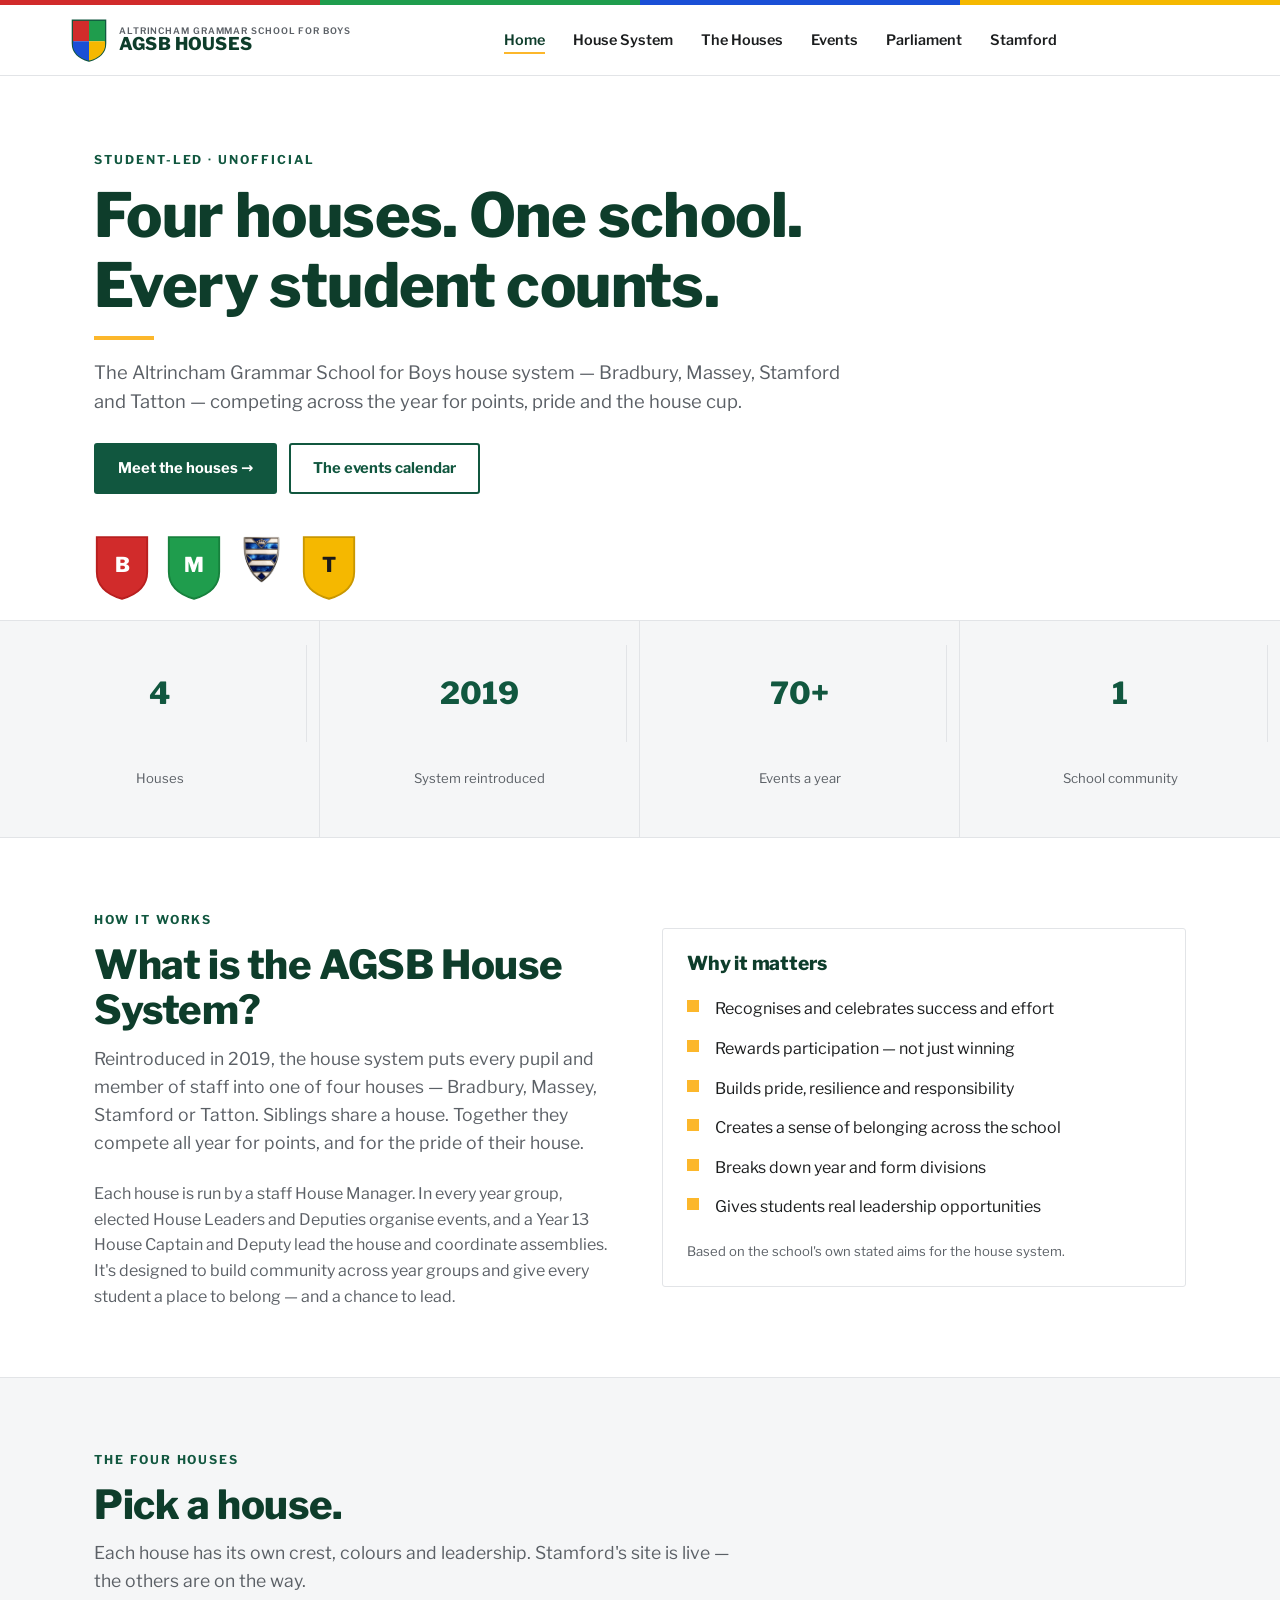
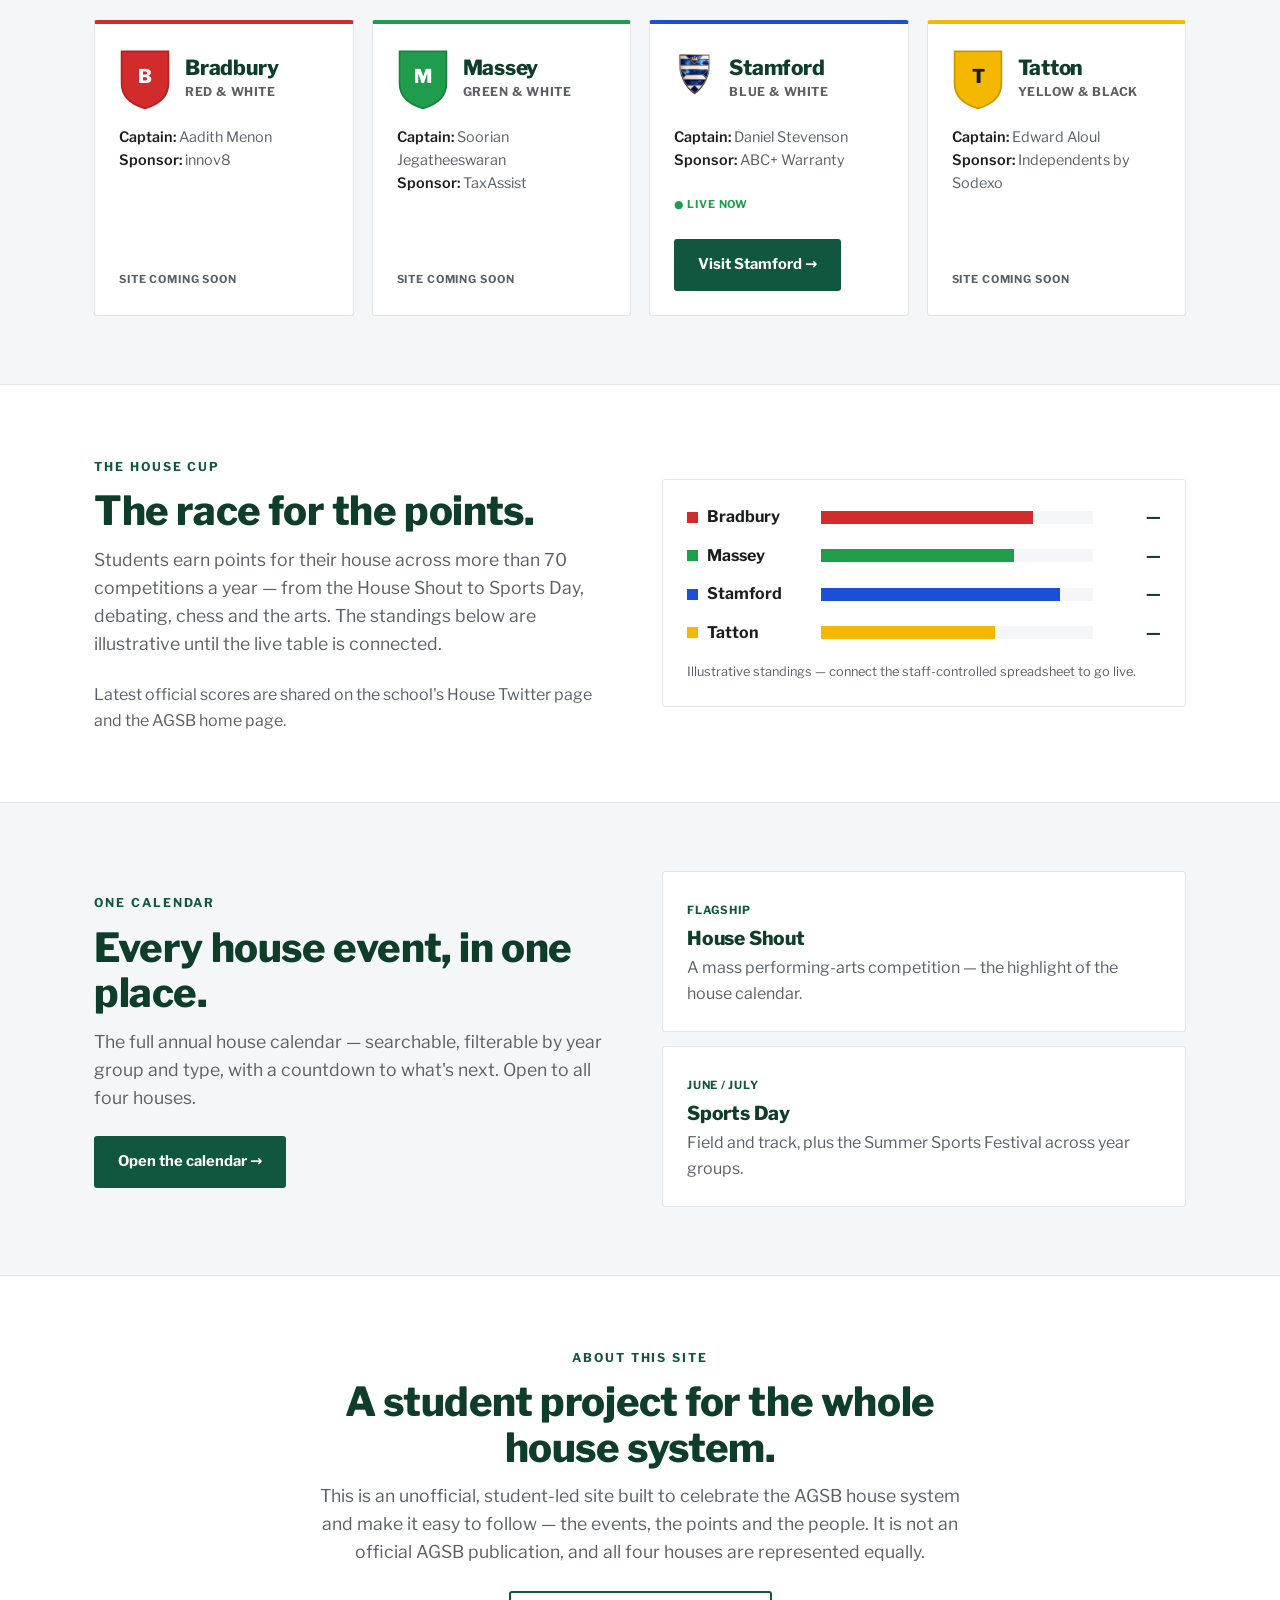
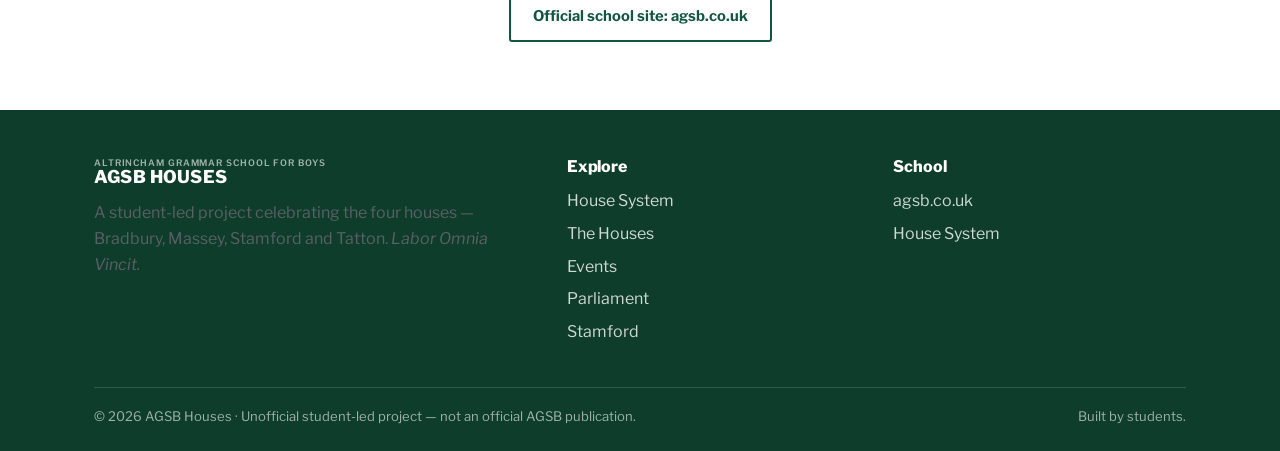
==== commit bde10ce7: "Add Student Parliament page; declutter Stamford home - New parliament.html: school-wide (neutral gre" ====
--- a/index.html
+++ b/index.html
@@ -55,6 +55,7 @@
         <li><a href="#system">House System</a></li>
         <li><a href="#houses">The Houses</a></li>
         <li><a href="events.html">Events</a></li>
+        <li><a href="parliament.html">Parliament</a></li>
         <li><a href="stamford.html">Stamford</a></li>
       </ul>
       <div class="nav-tools"><button class="nav-toggle" aria-label="Menu" aria-expanded="false"><span></span></button></div>
@@ -218,7 +219,8 @@
           <div class="brand" style="margin-bottom:14px"><span class="brand-text"><small>ALTRINCHAM GRAMMAR SCHOOL FOR BOYS</small><span>AGSB HOUSES</span></span></div>
           <p class="muted">A student-led project celebrating the four houses — Bradbury, Massey, Stamford and Tatton. <em>Labor Omnia Vincit.</em></p>
         </div>
-        <div><h4>Explore</h4><ul><li><a href="#system">House System</a></li><li><a href="#houses">The Houses</a></li><li><a href="events.html">Events</a></li><li><a href="stamford.html">Stamford</a></li></ul></div>
+        <div><h4>Explore</h4><ul><li><a href="#system">House System</a></li><li><a href="#houses">The Houses</a></li><li><a href="events.html">Events</a></li>
+        <li><a href="parliament.html">Parliament</a></li><li><a href="stamford.html">Stamford</a></li></ul></div>
         <div><h4>School</h4><ul><li><a href="https://www.agsb.co.uk" target="_blank" rel="noopener">agsb.co.uk</a></li><li><a href="https://www.agsb.co.uk" target="_blank" rel="noopener">House System</a></li></ul></div>
       </div>
       <div class="footer-bottom"><span>© <span data-year>2026</span> AGSB Houses · Unofficial student-led project — not an official AGSB publication.</span><span>Built by students.</span></div>
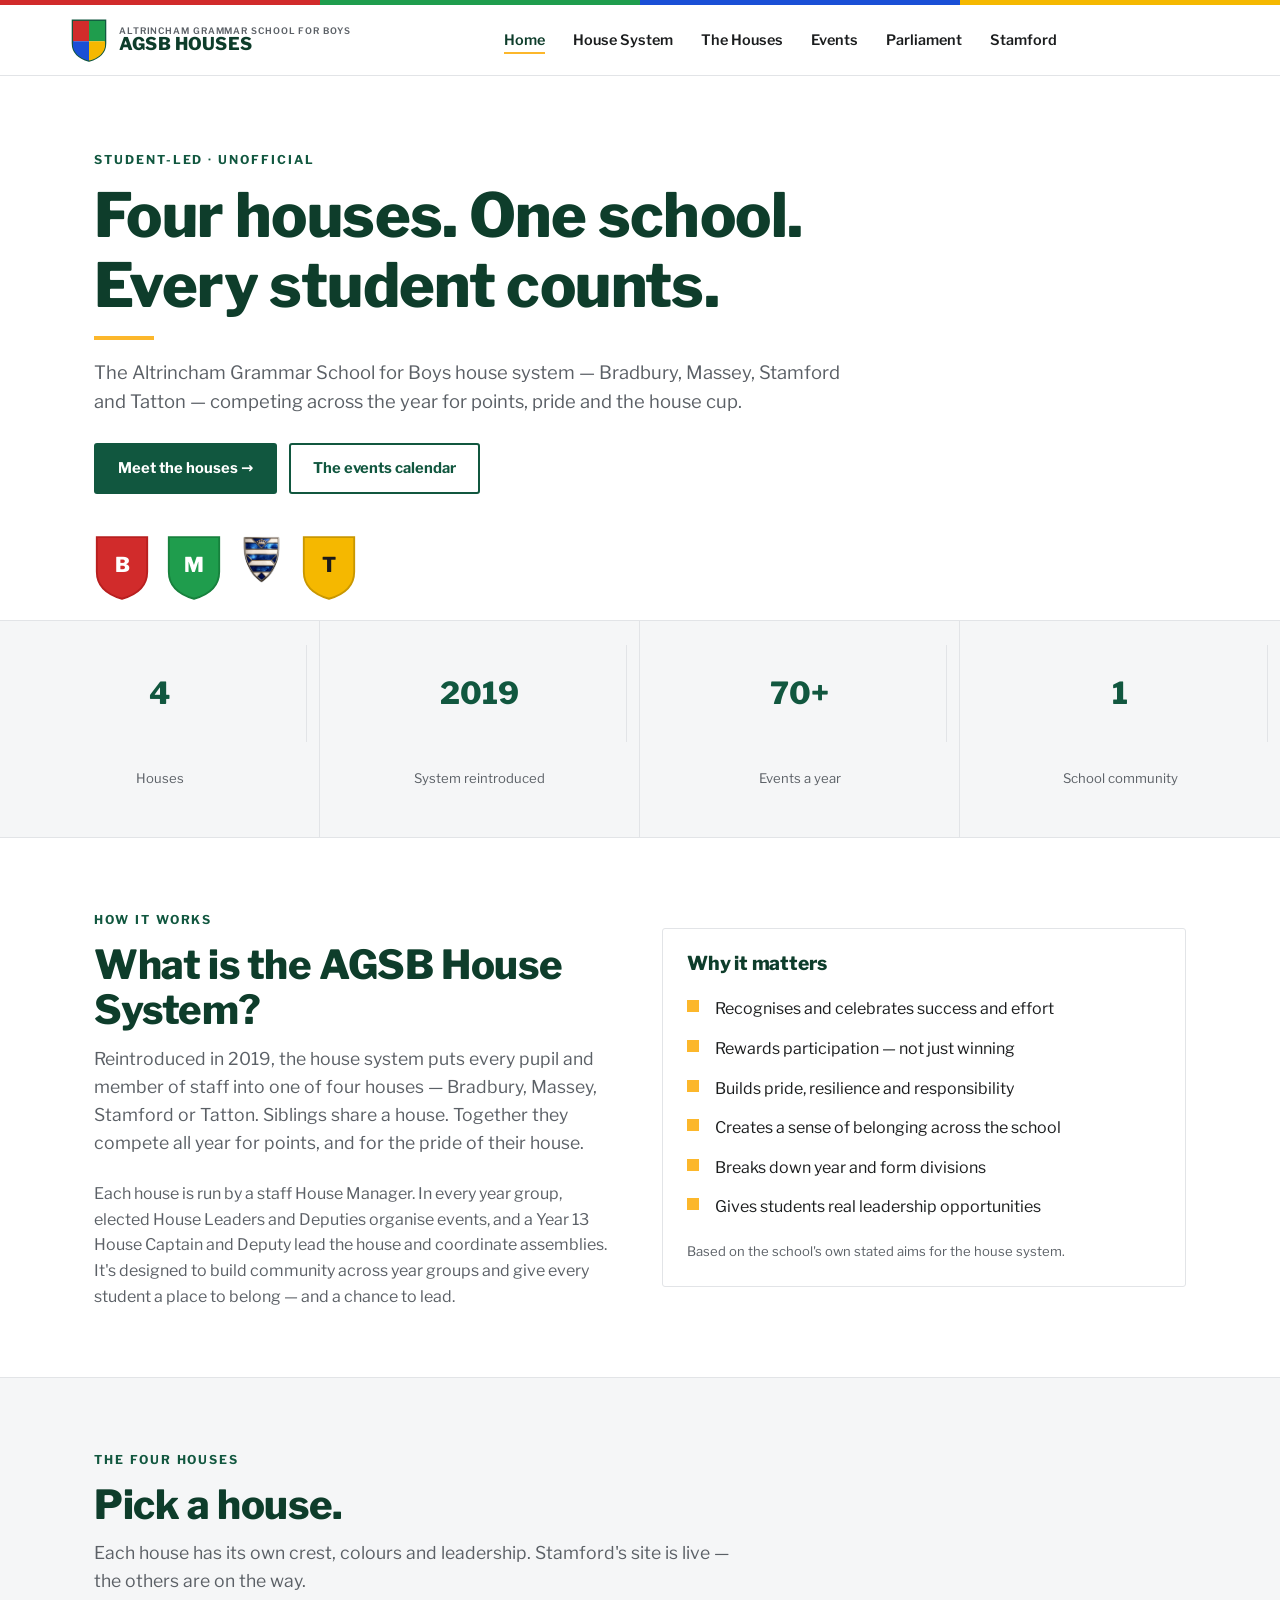
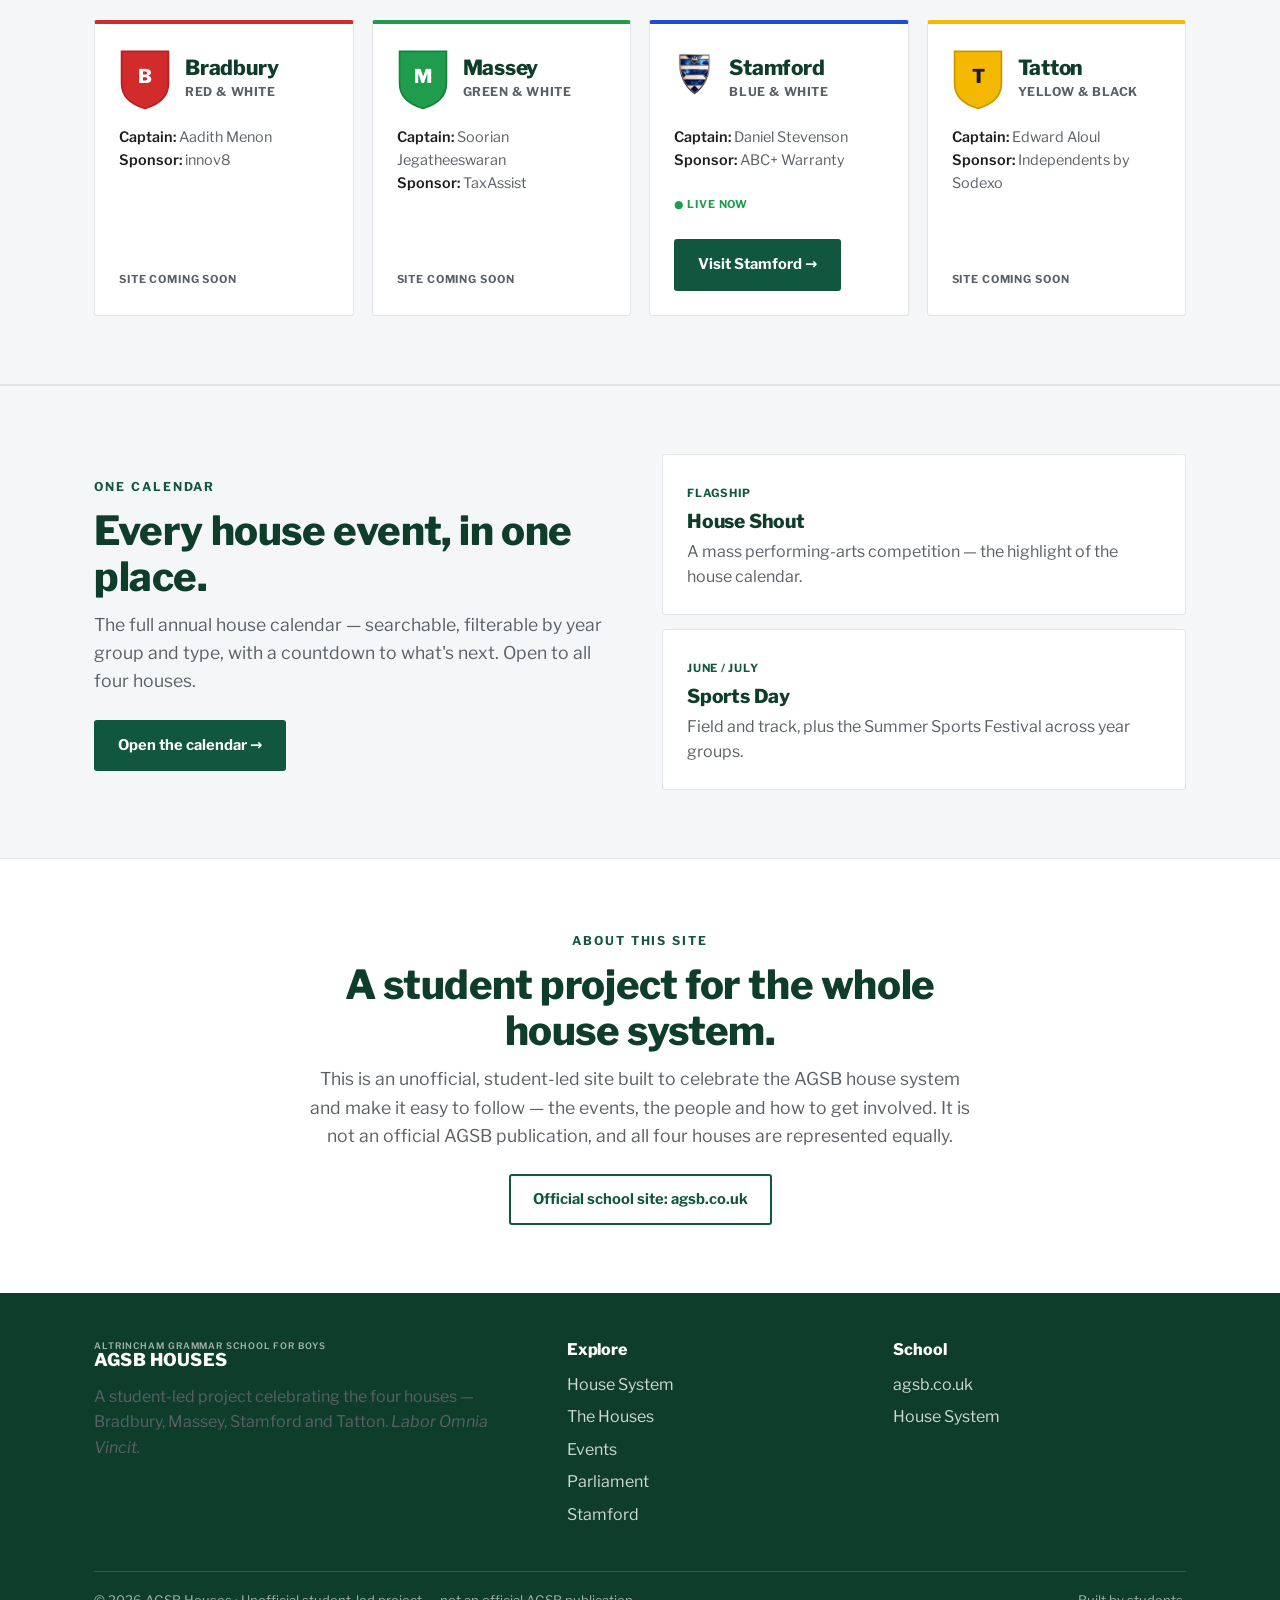
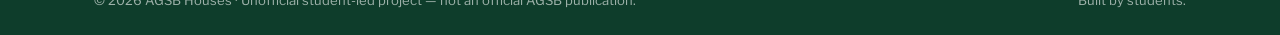
==== commit f261ae8e: "Trim to essentials; cut the points table Per direction to focus on the main features (Events, Parlia" ====
--- a/index.html
+++ b/index.html
@@ -161,27 +161,6 @@
     </div>
   </section>
 
-  <!-- Live points -->
-  <section class="section">
-    <div class="container split">
-      <div class="reveal">
-        <span class="eyebrow">The house cup</span>
-        <h2 class="section-title">The race for the points.</h2>
-        <p class="lead">Students earn points for their house across more than 70 competitions a year — from the House Shout to Sports Day, debating, chess and the arts. The standings below are illustrative until the live table is connected.</p>
-        <p class="muted mt">Latest official scores are shared on the school's House Twitter page and the AGSB home page.</p>
-      </div>
-      <div class="card reveal d1">
-        <div class="scoreboard" id="scoreboard">
-          <div class="score-row"><div class="house"><span class="dot" style="background:#d12b2b"></span>Bradbury</div><div class="score-bar"><i data-w="78" style="background:#d12b2b"></i></div><div class="score-val">—</div></div>
-          <div class="score-row"><div class="house"><span class="dot" style="background:#1f9d4d"></span>Massey</div><div class="score-bar"><i data-w="71" style="background:#1f9d4d"></i></div><div class="score-val">—</div></div>
-          <div class="score-row"><div class="house"><span class="dot" style="background:#1a4fd6"></span>Stamford</div><div class="score-bar"><i data-w="88" style="background:#1a4fd6"></i></div><div class="score-val">—</div></div>
-          <div class="score-row"><div class="house"><span class="dot" style="background:#f5b800"></span>Tatton</div><div class="score-bar"><i data-w="64" style="background:#f5b800"></i></div><div class="score-val">—</div></div>
-        </div>
-        <p class="muted" style="font-size:.8rem;margin-top:16px">Illustrative standings — connect the staff-controlled spreadsheet to go live.</p>
-      </div>
-    </div>
-  </section>
-
   <!-- Events CTA -->
   <section class="section section--alt">
     <div class="container">
@@ -206,7 +185,7 @@
       <div class="reveal">
         <span class="eyebrow">About this site</span>
         <h2 class="section-title">A student project for the whole house system.</h2>
-        <p class="lead" style="margin-inline:auto">This is an unofficial, student-led site built to celebrate the AGSB house system and make it easy to follow — the events, the points and the people. It is not an official AGSB publication, and all four houses are represented equally.</p>
+        <p class="lead" style="margin-inline:auto">This is an unofficial, student-led site built to celebrate the AGSB house system and make it easy to follow — the events, the people and how to get involved. It is not an official AGSB publication, and all four houses are represented equally.</p>
         <div class="mt"><a class="btn btn--ghost" href="https://www.agsb.co.uk" target="_blank" rel="noopener">Official school site: agsb.co.uk</a></div>
       </div>
     </div>
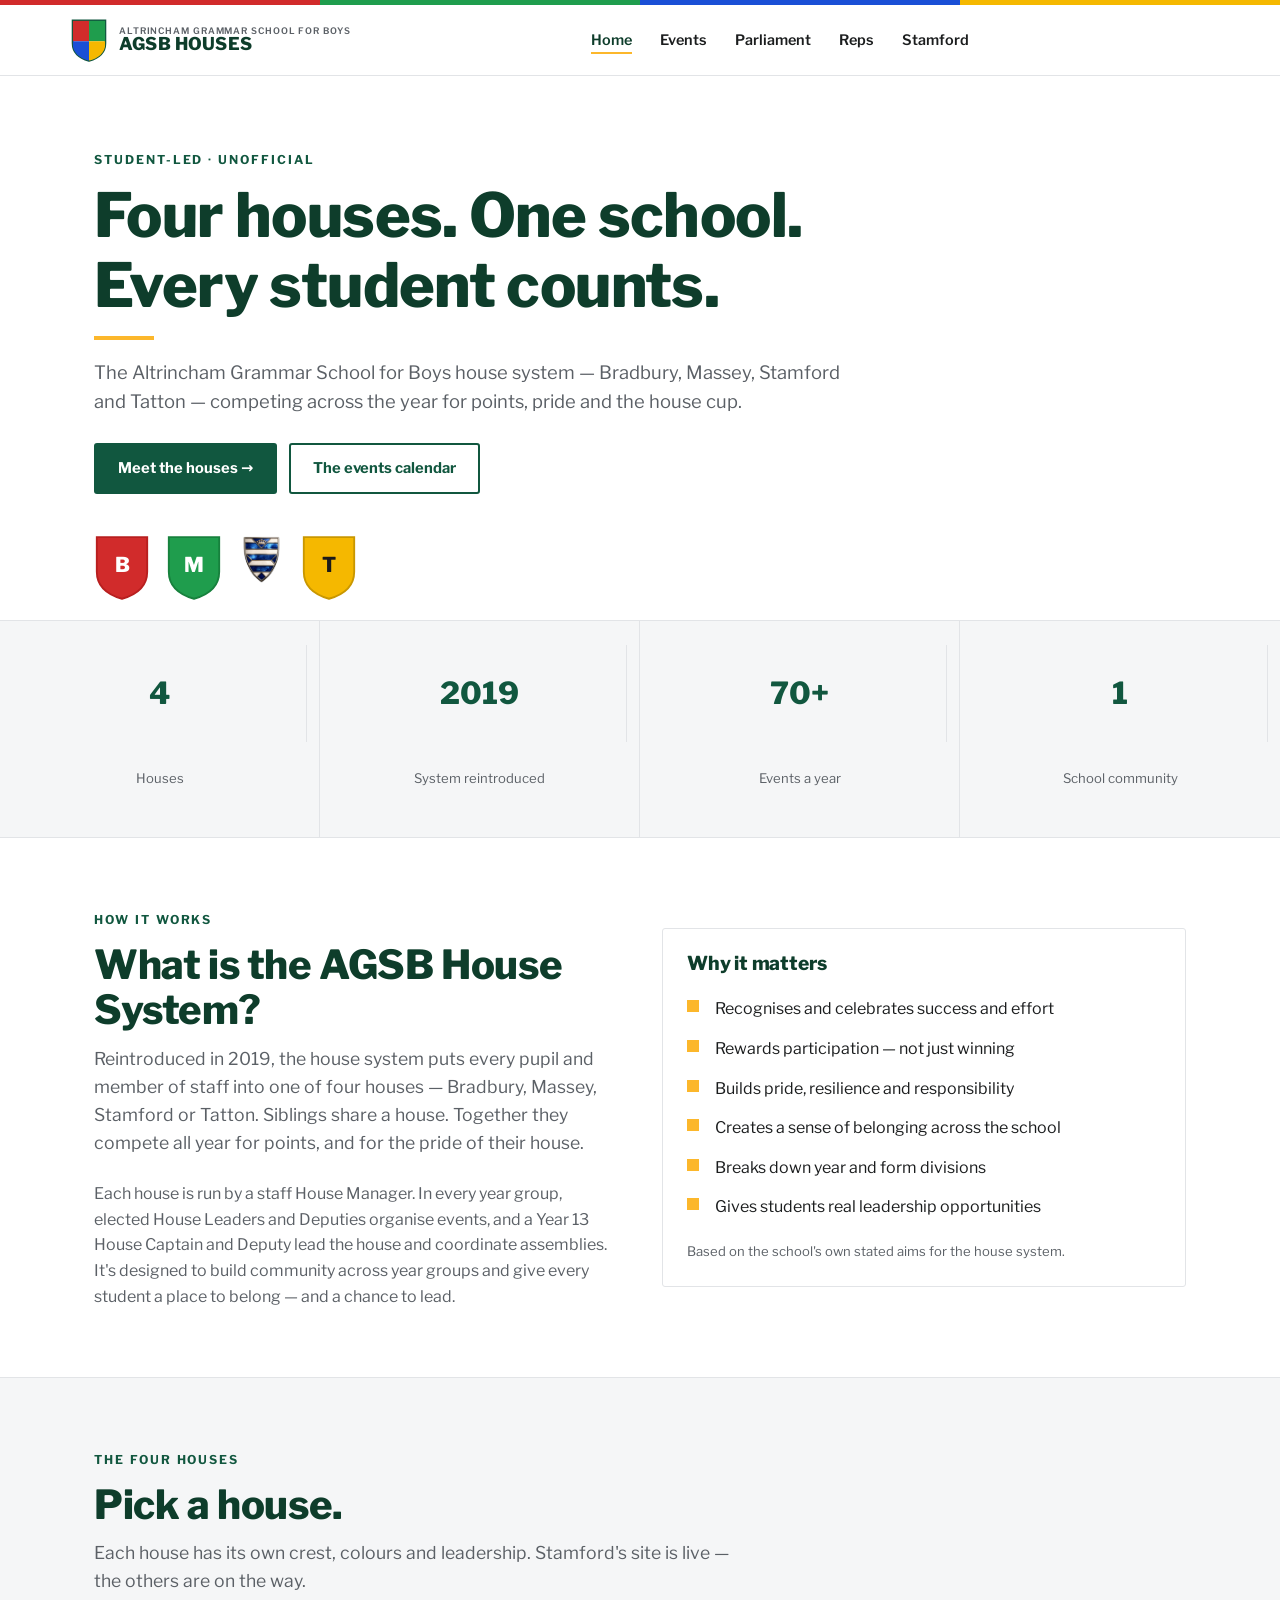
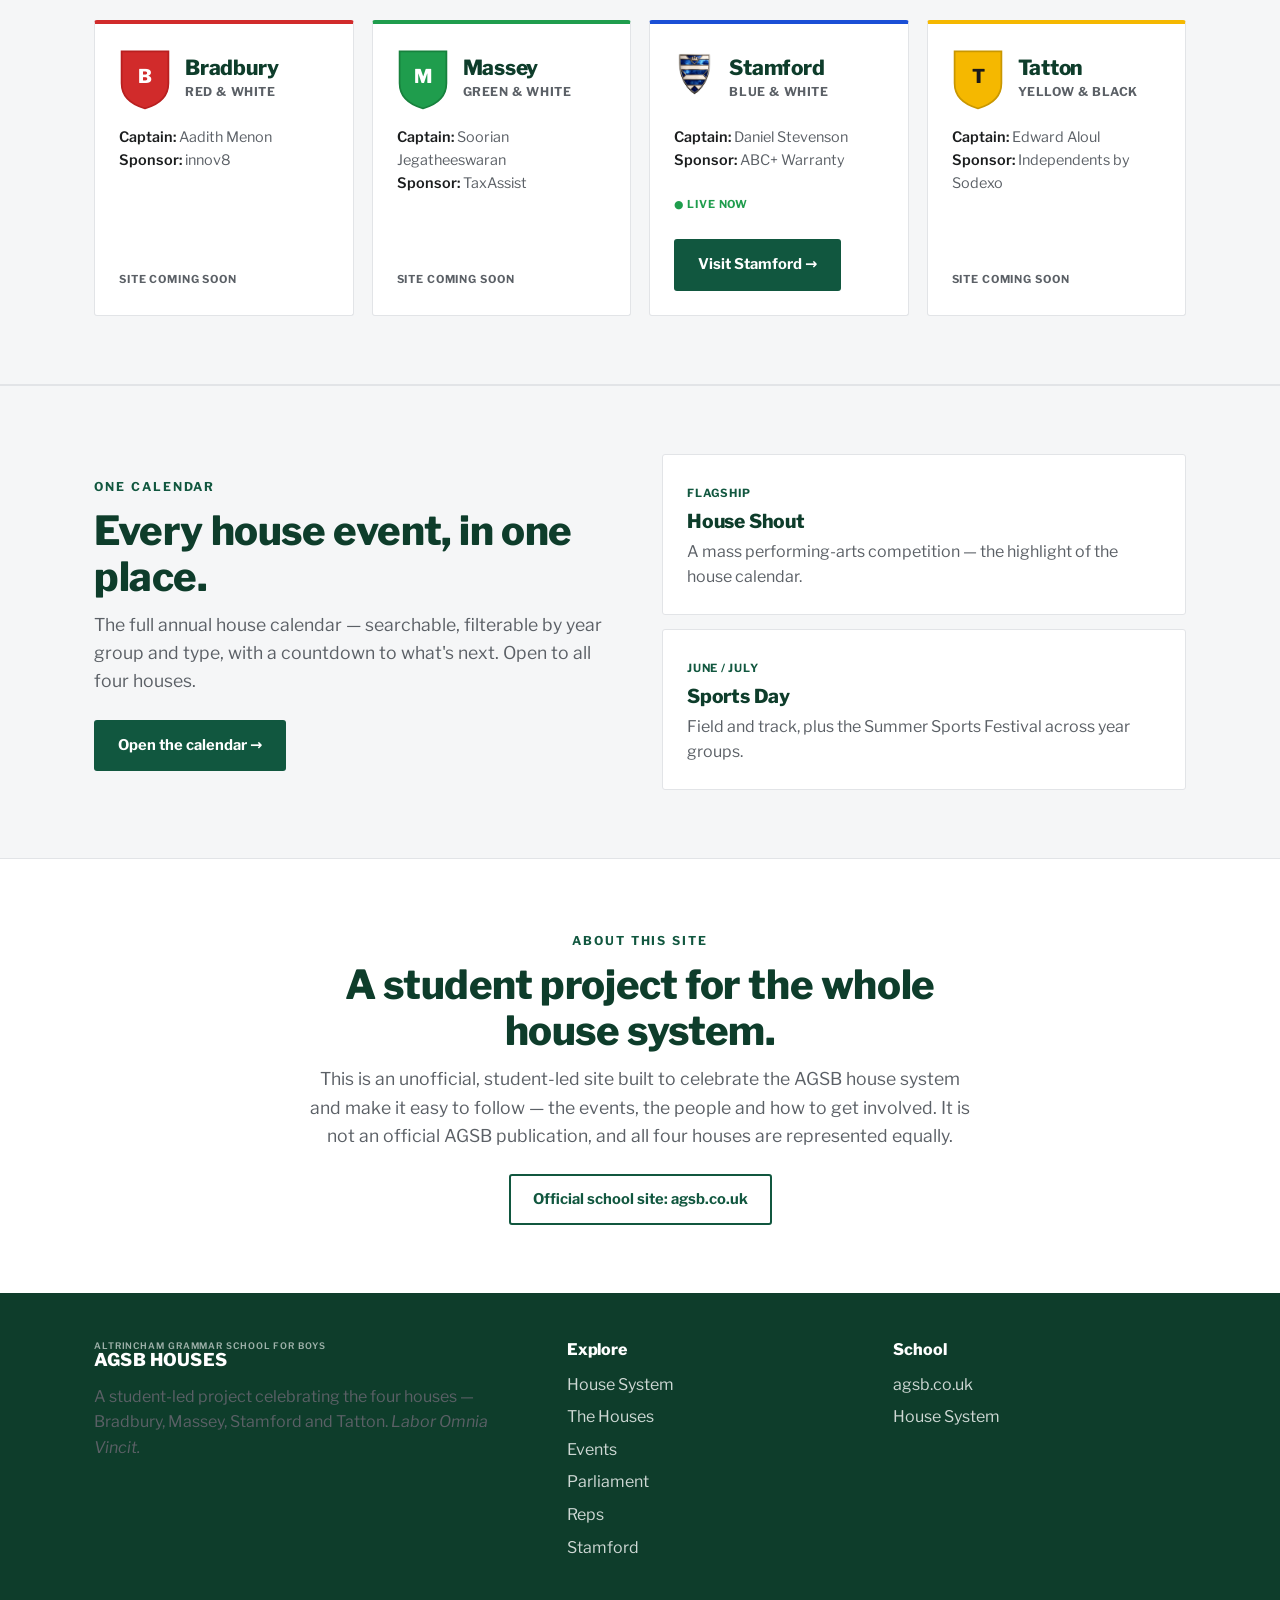
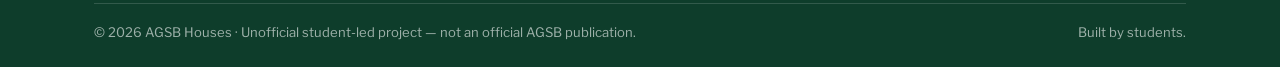
==== commit 6c8d33f2: "Add House Reps directory and mailing lists - data/reps.json: all 212 house reps (53 forms, Y7-Y13, o" ====
--- a/index.html
+++ b/index.html
@@ -52,10 +52,9 @@
       </a>
       <ul class="nav-links">
         <li><a href="index.html" class="active">Home</a></li>
-        <li><a href="#system">House System</a></li>
-        <li><a href="#houses">The Houses</a></li>
         <li><a href="events.html">Events</a></li>
         <li><a href="parliament.html">Parliament</a></li>
+        <li><a href="reps.html">Reps</a></li>
         <li><a href="stamford.html">Stamford</a></li>
       </ul>
       <div class="nav-tools"><button class="nav-toggle" aria-label="Menu" aria-expanded="false"><span></span></button></div>
@@ -199,7 +198,8 @@
           <p class="muted">A student-led project celebrating the four houses — Bradbury, Massey, Stamford and Tatton. <em>Labor Omnia Vincit.</em></p>
         </div>
         <div><h4>Explore</h4><ul><li><a href="#system">House System</a></li><li><a href="#houses">The Houses</a></li><li><a href="events.html">Events</a></li>
-        <li><a href="parliament.html">Parliament</a></li><li><a href="stamford.html">Stamford</a></li></ul></div>
+        <li><a href="parliament.html">Parliament</a></li>
+        <li><a href="reps.html">Reps</a></li><li><a href="stamford.html">Stamford</a></li></ul></div>
         <div><h4>School</h4><ul><li><a href="https://www.agsb.co.uk" target="_blank" rel="noopener">agsb.co.uk</a></li><li><a href="https://www.agsb.co.uk" target="_blank" rel="noopener">House System</a></li></ul></div>
       </div>
       <div class="footer-bottom"><span>© <span data-year>2026</span> AGSB Houses · Unofficial student-led project — not an official AGSB publication.</span><span>Built by students.</span></div>
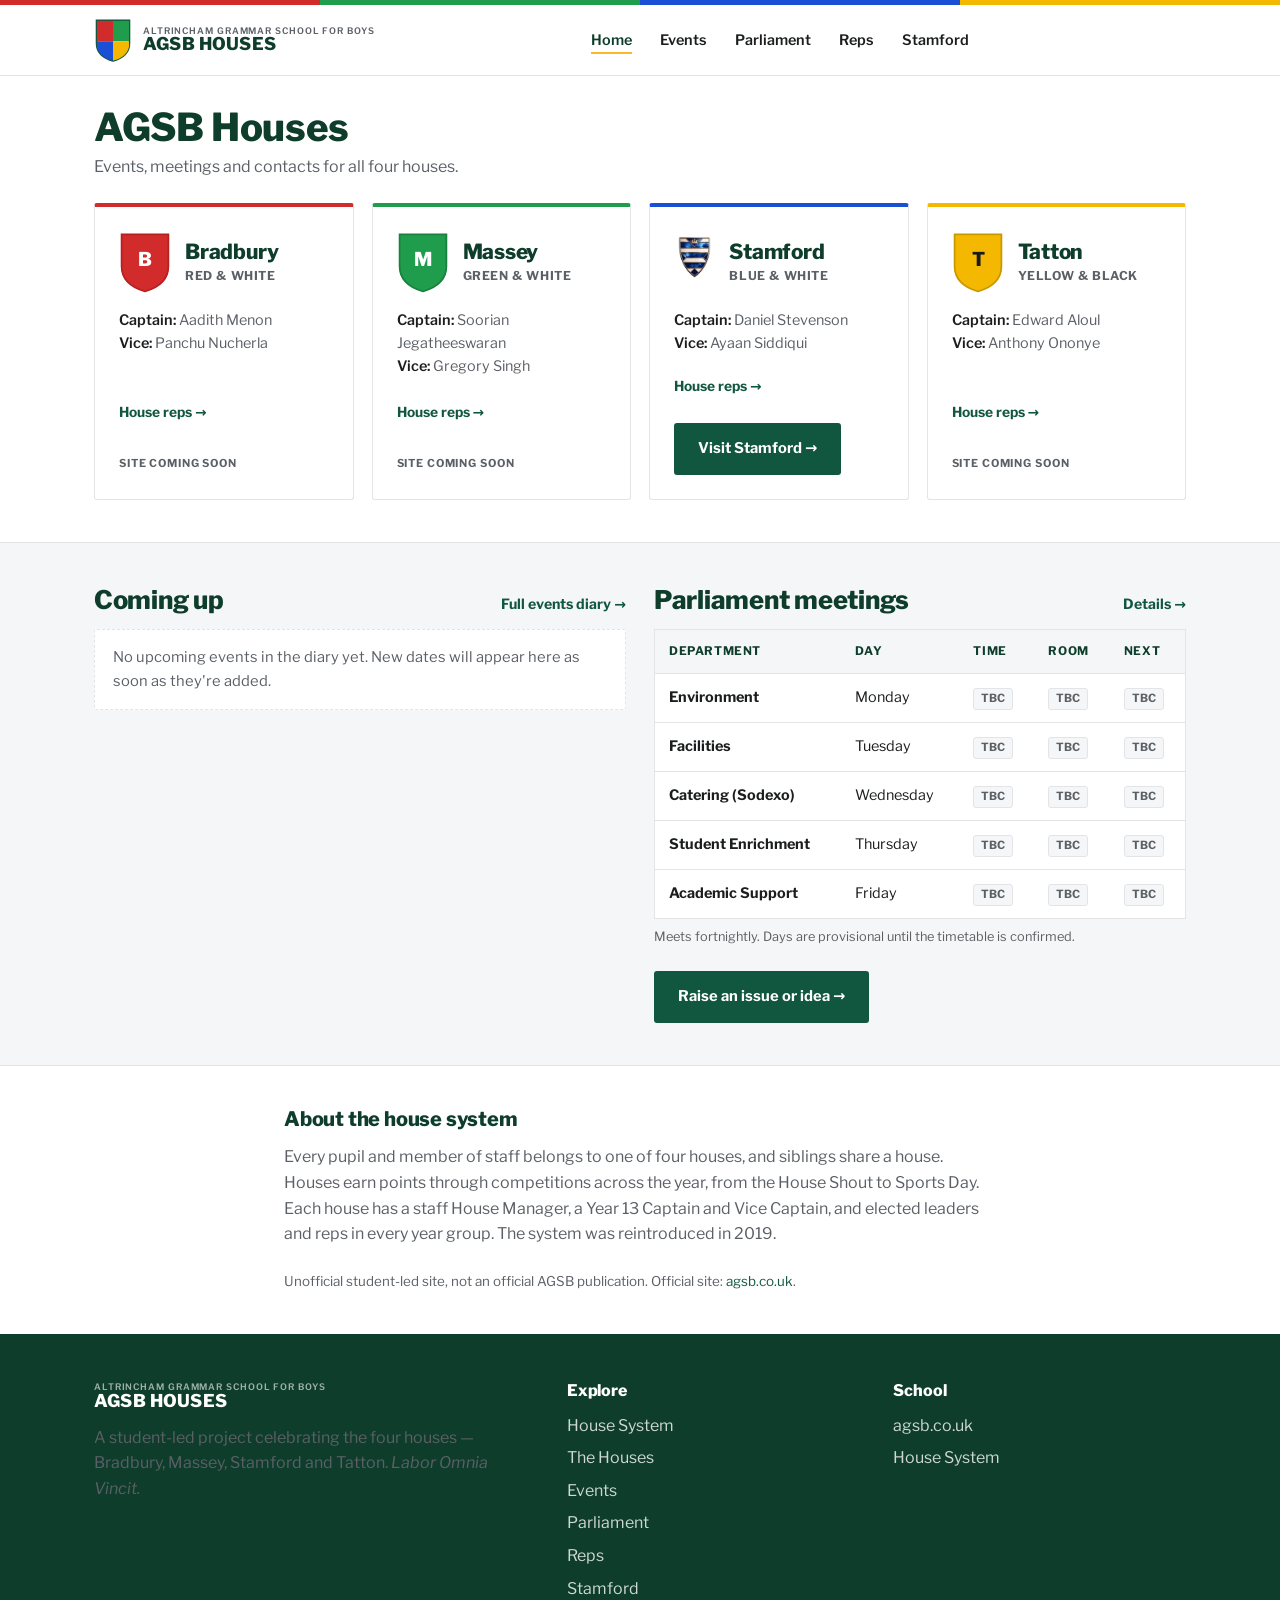
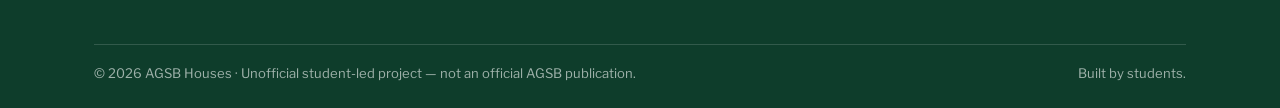
==== commit 48e0cf7a: "Reorganise as an information portal: facts first, history last - Hub: houses at the top (captain, vi" ====
--- a/index.html
+++ b/index.html
@@ -18,11 +18,6 @@
   <link rel="stylesheet" href="css/style.css" />
   <style>
     /* Hub-only extras (neutral AGSB look) */
-    .quick-strip { display: grid; grid-template-columns: repeat(4, 1fr); background: var(--bg-alt); border-top: 1px solid var(--line); border-bottom: 1px solid var(--line); }
-    .quick-strip div { text-align: center; padding: 24px 12px; border-right: 1px solid var(--line); }
-    .quick-strip div:last-child { border-right: 0; }
-    .quick-strip .n { font-family: var(--font-display); font-weight: 800; font-size: 1.9rem; color: var(--accent); }
-    .quick-strip .l { font-size: .82rem; color: var(--muted); margin-top: 2px; }
     .house-card { border: 1px solid var(--line); border-top: 4px solid var(--hc, #888); border-radius: var(--radius); background: #fff; padding: 24px; display: flex; flex-direction: column; transition: box-shadow .2s, transform .2s, border-color .2s; }
     .house-card:hover { box-shadow: var(--shadow-lg); transform: translateY(-3px); }
     .house-card .hc-top { display: flex; align-items: center; gap: 14px; }
@@ -32,9 +27,22 @@
     .house-card .hc-meta { margin-top: 16px; font-size: .9rem; color: var(--muted); }
     .house-card .hc-meta b { color: var(--ink); font-weight: 600; }
     .house-card .hc-foot { margin-top: auto; padding-top: 18px; }
+    .hc-reps { font-family: var(--font-display); font-weight: 700; font-size: .86rem; }
     .hc-live { display: inline-block; font-size: .68rem; font-weight: 700; letter-spacing: .08em; text-transform: uppercase; color: #1f9d4d; }
     .hc-soon { display: inline-block; font-size: .68rem; font-weight: 700; letter-spacing: .08em; text-transform: uppercase; color: var(--muted); }
-    @media (max-width: 680px) { .quick-strip { grid-template-columns: 1fr 1fr; } .quick-strip div:nth-child(2) { border-right: 0; } }
+    @media (max-width: 680px) {
+      #houses .grid-4 { grid-template-columns: 1fr 1fr; gap: 10px; }
+      .house-card { padding: 14px; }
+      .house-card .hc-top { flex-direction: column; align-items: flex-start; gap: 6px; }
+      .house-card .hc-shield { width: 34px; height: 42px; }
+      .house-card img.hc-shield { height: 42px !important; }
+      .house-card h3 { font-size: 1.05rem; }
+      .house-card .hc-colour { display: none; }
+      .house-card .hc-meta { font-size: .8rem; margin-top: 8px; }
+      .house-card .hc-foot { padding-top: 10px; }
+      .house-card .hc-foot .mt { margin-top: 8px; }
+      .house-card .btn { padding: 7px 10px; font-size: .78rem; }
+    }
   </style>
 </head>
 <body>
@@ -61,132 +69,74 @@
     </div>
   </header>
 
-  <!-- Masthead (white, school-style) -->
-  <section class="masthead">
+  <section class="titlebar">
     <div class="container">
-      <span class="eyebrow reveal">Student-led · Unofficial</span>
-      <h1 class="reveal d1">Four houses. One school.<br />Every student counts.</h1>
-      <div class="rule-gold reveal d1"></div>
-      <p class="reveal d2">The Altrincham Grammar School for Boys house system — Bradbury, Massey, Stamford and Tatton — competing across the year for points, pride and the house cup.</p>
-      <div class="hero-cta reveal d2">
-        <a class="btn btn--primary" href="#houses">Meet the houses →</a>
-        <a class="btn btn--ghost" href="events.html">The events calendar</a>
-      </div>
-      <div class="crest-row reveal d3" aria-hidden="true">
-        <svg class="mini-shield" viewBox="0 0 60 70"><path d="M3 3 H57 V40 C57 57 44 65 30 69 C16 65 3 57 3 40 Z" fill="#d12b2b" stroke="#b81f1f" stroke-width="2"/><text x="30" y="40" text-anchor="middle" fill="#fff" font-family="Libre Franklin, sans-serif" font-weight="800" font-size="22">B</text></svg>
-        <svg class="mini-shield" viewBox="0 0 60 70"><path d="M3 3 H57 V40 C57 57 44 65 30 69 C16 65 3 57 3 40 Z" fill="#1f9d4d" stroke="#17813d" stroke-width="2"/><text x="30" y="40" text-anchor="middle" fill="#fff" font-family="Libre Franklin, sans-serif" font-weight="800" font-size="22">M</text></svg>
-        <img class="mini-shield" src="assets/crest.png" alt="" style="height:70px;width:auto" onerror="this.onerror=null;this.src='assets/crest-photo.jpeg'" />
-        <svg class="mini-shield" viewBox="0 0 60 70"><path d="M3 3 H57 V40 C57 57 44 65 30 69 C16 65 3 57 3 40 Z" fill="#f5b800" stroke="#c99700" stroke-width="2"/><text x="30" y="40" text-anchor="middle" fill="#1a1a1a" font-family="Libre Franklin, sans-serif" font-weight="800" font-size="22">T</text></svg>
-      </div>
+      <h1>AGSB Houses</h1>
+      <p>Events, meetings and contacts for all four houses.</p>
     </div>
   </section>
 
-  <!-- Quick facts strip -->
-  <div class="quick-strip">
-    <div><div class="n" data-count="4">4</div><div class="l">Houses</div></div>
-    <div><div class="n" data-count="2019" data-plain>2019</div><div class="l">System reintroduced</div></div>
-    <div><div class="n" data-count="70" data-suffix="+">70+</div><div class="l">Events a year</div></div>
-    <div><div class="n" data-count="1">1</div><div class="l">School community</div></div>
-  </div>
-
-  <!-- What is the house system -->
-  <section class="section" id="system">
-    <div class="container split">
-      <div class="reveal">
-        <span class="eyebrow">How it works</span>
-        <h2 class="section-title">What is the AGSB House System?</h2>
-        <p class="lead">Reintroduced in 2019, the house system puts every pupil and member of staff into one of four houses — Bradbury, Massey, Stamford or Tatton. Siblings share a house. Together they compete all year for points, and for the pride of their house.</p>
-        <p class="muted mt">Each house is run by a staff House Manager. In every year group, elected House Leaders and Deputies organise events, and a Year 13 House Captain and Deputy lead the house and coordinate assemblies. It's designed to build community across year groups and give every student a place to belong — and a chance to lead.</p>
-      </div>
-      <div class="reveal d1">
-        <div class="card">
-          <h3 style="margin-bottom:12px">Why it matters</h3>
-          <ul class="checklist">
-            <li>Recognises and celebrates success and effort</li>
-            <li>Rewards participation — not just winning</li>
-            <li>Builds pride, resilience and responsibility</li>
-            <li>Creates a sense of belonging across the school</li>
-            <li>Breaks down year and form divisions</li>
-            <li>Gives students real leadership opportunities</li>
-          </ul>
-          <p class="muted" style="font-size:.82rem;margin-top:14px">Based on the school's own stated aims for the house system.</p>
-        </div>
-      </div>
-    </div>
-  </section>
-
-  <!-- The four houses -->
-  <section class="section section--alt" id="houses">
+  <!-- Houses -->
+  <section class="section section--tight" id="houses" style="padding-top:18px">
     <div class="container">
-      <div class="reveal" style="max-width:640px">
-        <span class="eyebrow">The four houses</span>
-        <h2 class="section-title">Pick a house.</h2>
-        <p class="lead">Each house has its own crest, colours and leadership. Stamford's site is live — the others are on the way.</p>
-      </div>
-      <div class="grid grid-4 mt">
+      <div class="grid grid-4">
         <div class="house-card reveal" style="--hc:#d12b2b">
           <div class="hc-top">
             <svg class="hc-shield" viewBox="0 0 60 70"><path d="M3 3 H57 V40 C57 57 44 65 30 69 C16 65 3 57 3 40 Z" fill="#d12b2b" stroke="#b81f1f" stroke-width="2"/><text x="30" y="40" text-anchor="middle" fill="#fff" font-family="Libre Franklin" font-weight="800" font-size="22">B</text></svg>
             <div><h3>Bradbury</h3><div class="hc-colour">Red &amp; White</div></div>
           </div>
-          <div class="hc-meta"><b>Captain:</b> Aadith Menon<br /><b>Sponsor:</b> innov8</div>
-          <div class="hc-foot"><span class="hc-soon">Site coming soon</span></div>
+          <div class="hc-meta"><b>Captain:</b> Aadith Menon<br /><b>Vice:</b> Panchu Nucherla</div>
+          <div class="hc-foot"><a class="hc-reps" href="reps.html?house=bradbury">House reps →</a><div class="mt"><span class="hc-soon">Site coming soon</span></div></div>
         </div>
         <div class="house-card reveal d1" style="--hc:#1f9d4d">
           <div class="hc-top">
             <svg class="hc-shield" viewBox="0 0 60 70"><path d="M3 3 H57 V40 C57 57 44 65 30 69 C16 65 3 57 3 40 Z" fill="#1f9d4d" stroke="#17813d" stroke-width="2"/><text x="30" y="40" text-anchor="middle" fill="#fff" font-family="Libre Franklin" font-weight="800" font-size="22">M</text></svg>
             <div><h3>Massey</h3><div class="hc-colour">Green &amp; White</div></div>
           </div>
-          <div class="hc-meta"><b>Captain:</b> Soorian Jegatheeswaran<br /><b>Sponsor:</b> TaxAssist</div>
-          <div class="hc-foot"><span class="hc-soon">Site coming soon</span></div>
+          <div class="hc-meta"><b>Captain:</b> Soorian Jegatheeswaran<br /><b>Vice:</b> Gregory Singh</div>
+          <div class="hc-foot"><a class="hc-reps" href="reps.html?house=massey">House reps →</a><div class="mt"><span class="hc-soon">Site coming soon</span></div></div>
         </div>
         <div class="house-card reveal d2" style="--hc:#1a4fd6">
           <div class="hc-top">
             <img class="hc-shield" src="assets/crest.png" alt="Stamford crest" style="height:62px;width:auto" onerror="this.onerror=null;this.src='assets/crest-photo.jpeg'" />
             <div><h3>Stamford</h3><div class="hc-colour">Blue &amp; White</div></div>
           </div>
-          <div class="hc-meta"><b>Captain:</b> Daniel Stevenson<br /><b>Sponsor:</b> ABC+ Warranty</div>
-          <div class="hc-foot"><span class="hc-live">● Live now</span><div class="mt"><a class="btn btn--primary" href="stamford.html">Visit Stamford →</a></div></div>
+          <div class="hc-meta"><b>Captain:</b> Daniel Stevenson<br /><b>Vice:</b> Ayaan Siddiqui</div>
+          <div class="hc-foot"><a class="hc-reps" href="reps.html?house=stamford">House reps →</a><div class="mt"><a class="btn btn--primary" href="stamford.html">Visit Stamford →</a></div></div>
         </div>
         <div class="house-card reveal d3" style="--hc:#f5b800">
           <div class="hc-top">
             <svg class="hc-shield" viewBox="0 0 60 70"><path d="M3 3 H57 V40 C57 57 44 65 30 69 C16 65 3 57 3 40 Z" fill="#f5b800" stroke="#c99700" stroke-width="2"/><text x="30" y="40" text-anchor="middle" fill="#1a1a1a" font-family="Libre Franklin" font-weight="800" font-size="22">T</text></svg>
             <div><h3>Tatton</h3><div class="hc-colour">Yellow &amp; Black</div></div>
           </div>
-          <div class="hc-meta"><b>Captain:</b> Edward Aloul<br /><b>Sponsor:</b> Independents by Sodexo</div>
-          <div class="hc-foot"><span class="hc-soon">Site coming soon</span></div>
+          <div class="hc-meta"><b>Captain:</b> Edward Aloul<br /><b>Vice:</b> Anthony Ononye</div>
+          <div class="hc-foot"><a class="hc-reps" href="reps.html?house=tatton">House reps →</a><div class="mt"><span class="hc-soon">Site coming soon</span></div></div>
         </div>
       </div>
     </div>
   </section>
 
-  <!-- Events CTA -->
-  <section class="section section--alt">
-    <div class="container">
-      <div class="split">
-        <div class="reveal">
-          <span class="eyebrow">One calendar</span>
-          <h2 class="section-title">Every house event, in one place.</h2>
-          <p class="lead">The full annual house calendar — searchable, filterable by year group and type, with a countdown to what's next. Open to all four houses.</p>
-          <div class="mt"><a class="btn btn--primary" href="events.html">Open the calendar →</a></div>
-        </div>
-        <div class="grid reveal d1" style="gap:14px">
-          <div class="card"><span class="tag">Flagship</span><h3>House Shout</h3><p>A mass performing-arts competition — the highlight of the house calendar.</p></div>
-          <div class="card"><span class="tag">June / July</span><h3>Sports Day</h3><p>Field and track, plus the Summer Sports Festival across year groups.</p></div>
-        </div>
+  <!-- Dates -->
+  <section class="section section--tight section--alt">
+    <div class="container cols-2">
+      <div>
+        <div class="sec-head"><h2>Coming up</h2><a href="events.html">Full events diary →</a></div>
+        <div data-upcoming="5"><p class="muted">Loading…</p></div>
+      </div>
+      <div>
+        <div class="sec-head"><h2>Parliament meetings</h2><a href="parliament.html">Details →</a></div>
+        <div data-parliament="compact"><p class="muted">Loading…</p></div>
+        <div class="mt"><a class="btn btn--primary" href="parliament.html#submit">Raise an issue or idea →</a></div>
       </div>
     </div>
   </section>
 
-  <!-- About / unofficial note -->
-  <section class="section">
-    <div class="container center" style="max-width:720px">
-      <div class="reveal">
-        <span class="eyebrow">About this site</span>
-        <h2 class="section-title">A student project for the whole house system.</h2>
-        <p class="lead" style="margin-inline:auto">This is an unofficial, student-led site built to celebrate the AGSB house system and make it easy to follow — the events, the people and how to get involved. It is not an official AGSB publication, and all four houses are represented equally.</p>
-        <div class="mt"><a class="btn btn--ghost" href="https://www.agsb.co.uk" target="_blank" rel="noopener">Official school site: agsb.co.uk</a></div>
-      </div>
+  <!-- About (bottom) -->
+  <section class="section section--tight" id="system">
+    <div class="container narrow">
+      <h2 class="sec-head" style="font-size:1.25rem">About the house system</h2>
+      <p class="muted">Every pupil and member of staff belongs to one of four houses, and siblings share a house. Houses earn points through competitions across the year, from the House Shout to Sports Day. Each house has a staff House Manager, a Year 13 Captain and Vice Captain, and elected leaders and reps in every year group. The system was reintroduced in 2019.</p>
+      <p class="muted mt" style="font-size:.84rem">Unofficial student-led site, not an official AGSB publication. Official site: <a href="https://www.agsb.co.uk" target="_blank" rel="noopener">agsb.co.uk</a>.</p>
     </div>
   </section>
 
--- a/css/style.css
+++ b/css/style.css
@@ -65,7 +65,7 @@
 
 /* Header */
 .site-header { position: sticky; top: 0; z-index: 50; background: #fff; border-bottom: 1px solid var(--line); }
-.nav { display: flex; align-items: center; justify-content: space-between; gap: 20px; padding: 13px 0; }
+.nav { display: flex; align-items: center; justify-content: space-between; gap: 20px; padding-block: 13px; }
 .brand { display: flex; align-items: center; gap: 11px; }
 .brand img { width: 40px; height: auto; }
 .brand-text { font-family: var(--font-display); line-height: 1.05; }
@@ -314,6 +314,48 @@
 .skip-link:focus { top: 12px; }
 :focus-visible { outline: 2px solid var(--accent); outline-offset: 2px; }
 
+/* Portal layout: compact title bars, section heads, dated lists */
+.titlebar { padding: 30px 0 6px; }
+.titlebar h1 { font-size: clamp(1.7rem, 3.6vw, 2.4rem); }
+.titlebar p { color: var(--muted); margin-top: 4px; }
+.sec-head { display: flex; justify-content: space-between; align-items: baseline; gap: 12px; flex-wrap: wrap; margin-bottom: 14px; }
+.sec-head h2 { font-size: clamp(1.25rem, 2.6vw, 1.6rem); }
+.sec-head a { font-family: var(--font-display); font-weight: 700; font-size: 0.88rem; }
+.cols-2 { display: grid; grid-template-columns: 1fr 1fr; gap: 28px; align-items: start; }
+.narrow { max-width: 760px; }
+.hero--compact { padding: 34px 0; }
+.hero--compact .hero-inner { grid-template-columns: auto 1fr; gap: 28px; }
+.hero--compact .hero-crest { order: -1; }
+.hero--compact .hero-crest img { width: 110px; }
+.hero--compact h1 { font-size: clamp(1.9rem, 4.4vw, 2.8rem); }
+.hero--compact p { margin: 6px 0 16px; font-size: 1rem; }
+.hero--compact .hero-motto { margin-top: 14px; font-size: 0.9rem; }
+
+.upcoming { list-style: none; border: 1px solid var(--line); border-radius: var(--radius); background: #fff; }
+.upcoming li { display: grid; grid-template-columns: 56px 1fr auto; gap: 14px; align-items: center; padding: 11px 16px; border-bottom: 1px solid var(--line); }
+.upcoming li:last-child { border-bottom: 0; }
+.up-date { text-align: center; border-left: 3px solid var(--accent); }
+.up-date b { display: block; font-family: var(--font-display); font-size: 1.35rem; font-weight: 800; color: var(--accent-ink); line-height: 1.05; }
+.up-date span { font-size: 0.68rem; font-weight: 700; letter-spacing: 0.08em; text-transform: uppercase; color: var(--muted); }
+.up-title { font-weight: 700; line-height: 1.3; }
+.up-meta { font-size: 0.82rem; color: var(--muted); }
+.up-cat { font-size: 0.66rem; font-weight: 700; letter-spacing: 0.07em; text-transform: uppercase; color: var(--muted); }
+.empty-note { border: 1px dashed var(--line); border-radius: var(--radius); background: #fff; padding: 16px 18px; color: var(--muted); font-size: 0.92rem; }
+
+.contact-list { list-style: none; border: 1px solid var(--line); border-radius: var(--radius); background: #fff; }
+.contact-list li { display: flex; justify-content: space-between; gap: 12px; padding: 12px 16px; border-bottom: 1px solid var(--line); font-size: 0.92rem; }
+.contact-list li:last-child { border-bottom: 0; }
+.contact-list li span { color: var(--muted); }
+.contact-list li b, .contact-list li a { font-weight: 700; text-align: right; }
+
+.sched { width: 100%; border-collapse: collapse; background: #fff; border: 1px solid var(--line); }
+.sched th, .sched td { text-align: left; padding: 12px 14px; border-bottom: 1px solid var(--line); font-size: 0.9rem; vertical-align: top; }
+.sched th { background: var(--bg-alt); font-family: var(--font-display); font-weight: 700; color: var(--accent-ink); font-size: 0.74rem; letter-spacing: 0.05em; text-transform: uppercase; }
+.sched tr:last-child td { border-bottom: 0; }
+.sched td.dn { font-weight: 700; color: var(--ink); }
+.sched td.cv { color: var(--muted); }
+.pill-tbc { display: inline-block; font-size: 0.7rem; font-weight: 700; color: var(--muted); background: var(--bg-alt); border: 1px solid var(--line); padding: 1px 7px; border-radius: var(--radius); }
+
 /* Animations — a couple, tasteful */
 @keyframes fadeup { from { opacity: 0; transform: translateY(14px); } to { opacity: 1; transform: none; } }
 .reveal { opacity: 0; transform: translateY(16px); transition: opacity .55s ease, transform .55s ease; }
@@ -322,6 +364,13 @@
 
 /* Responsive */
 @media (max-width: 900px) {
+  .cols-2 { grid-template-columns: 1fr; }
+  .sched thead { display: none; }
+  .sched, .sched tbody, .sched tr, .sched td { display: block; width: 100%; }
+  .sched tr { border-bottom: 2px solid var(--line); padding: 6px 0; }
+  .sched td { border: 0; padding: 4px 14px; }
+  .sched td::before { content: attr(data-l) ": "; font-weight: 700; color: var(--accent); }
+  .sched td.dn::before { content: none; }
   .hero-inner { grid-template-columns: 1fr; text-align: center; }
   .hero-cta, .hero .eyebrow { justify-content: center; }
   .hero-crest { order: -1; }
@@ -333,6 +382,10 @@
   .gallery { columns: 2 200px; }
 }
 @media (max-width: 680px) {
+  .hero--compact .hero-inner { grid-template-columns: 1fr; }
+  .hero--compact .hero-crest img { width: 84px; }
+  .upcoming li { grid-template-columns: 50px 1fr; }
+  .up-cat { display: none; }
   .nav-toggle { display: flex; }
   .nav-links { position: absolute; top: 60px; left: 16px; right: 16px; flex-direction: column; align-items: stretch; background: #fff; border: 1px solid var(--line); border-radius: var(--radius); padding: 10px; gap: 2px; display: none; box-shadow: var(--shadow-lg); }
   .nav-links.open { display: flex; }
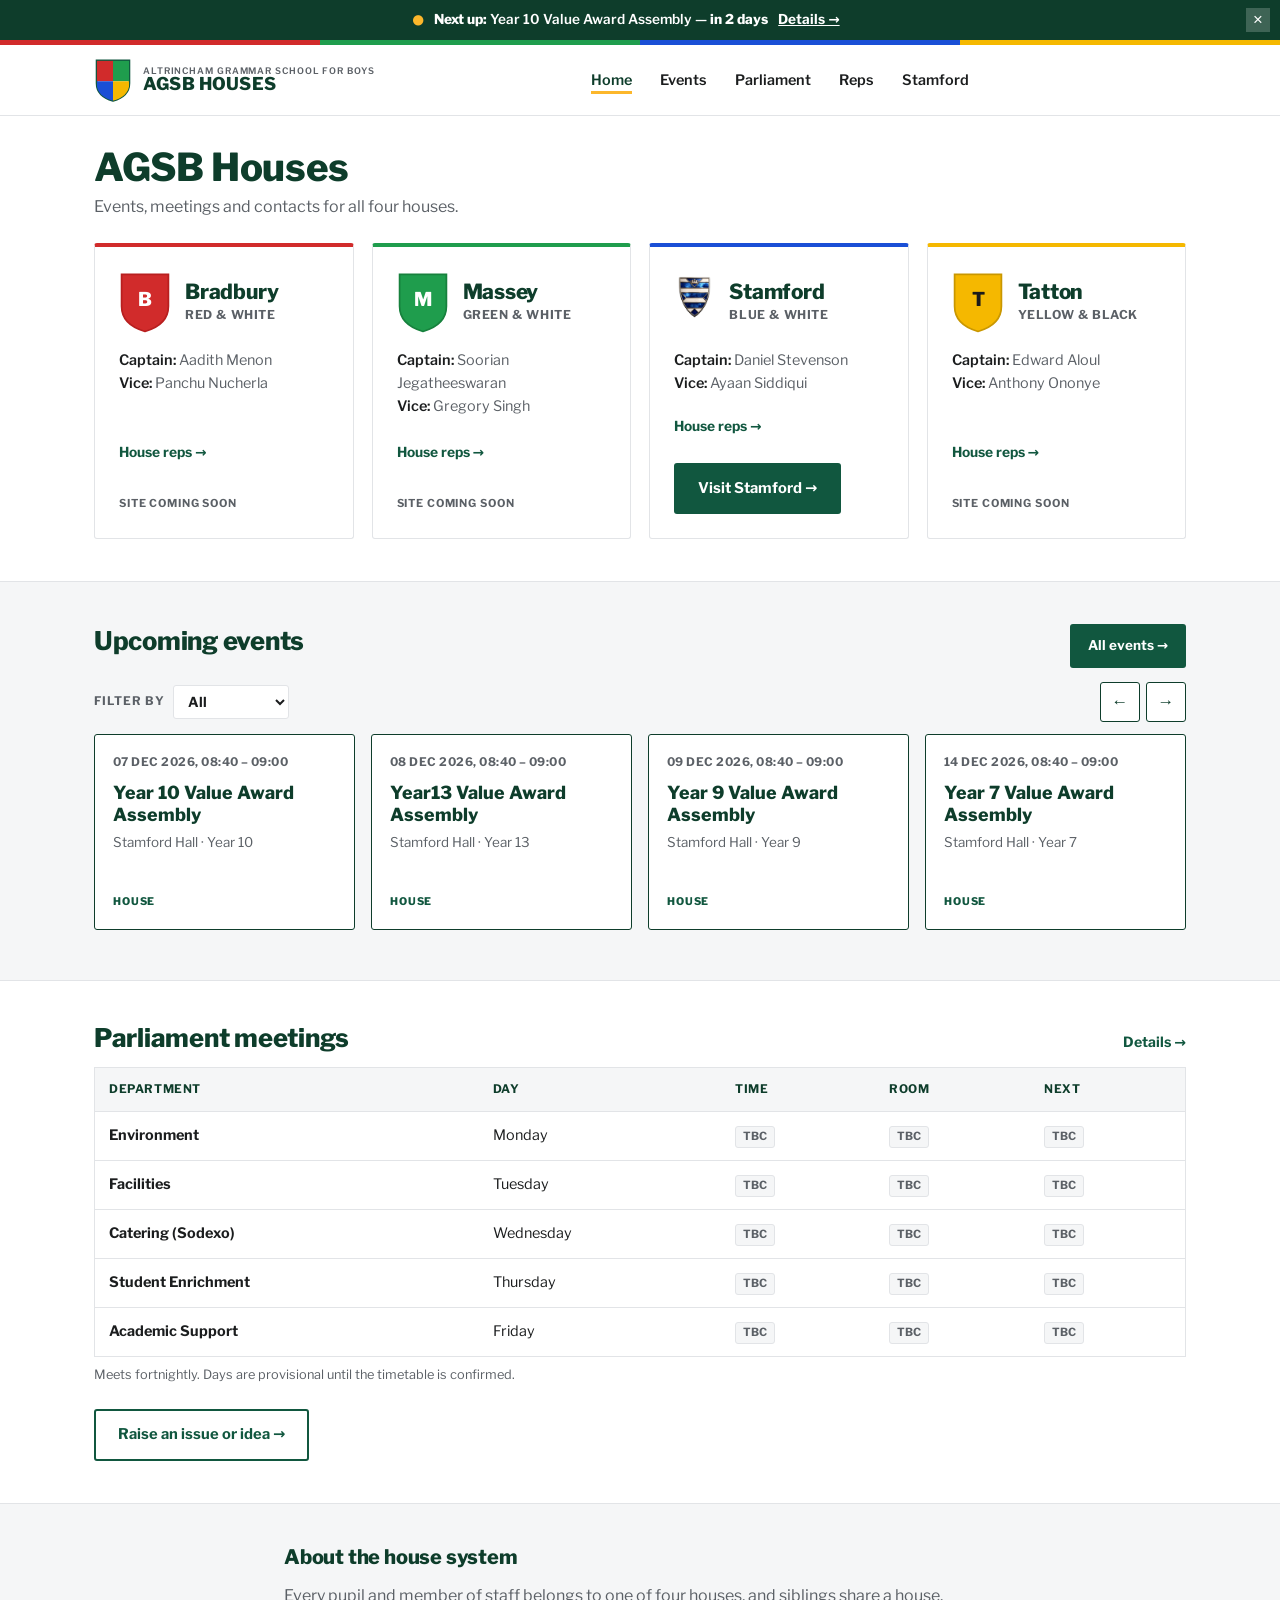
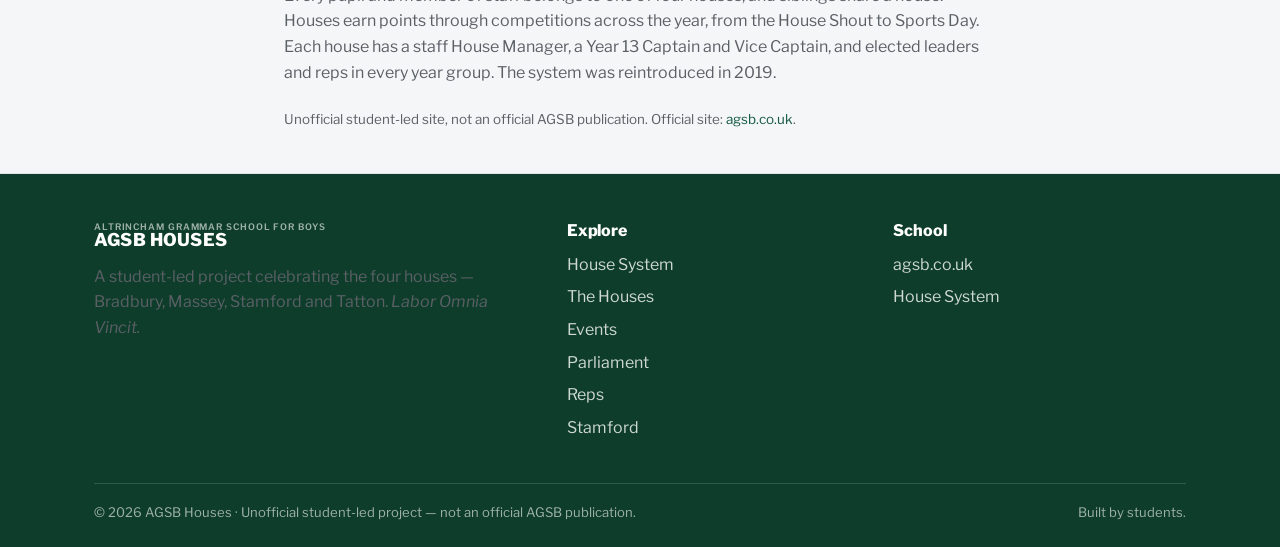
==== commit 6f1c86c8: "Add upcoming events scroller and All events page from the AGSB calendar - scripts/build_calendar.py " ====
--- a/index.html
+++ b/index.html
@@ -116,23 +116,25 @@
     </div>
   </section>
 
-  <!-- Dates -->
+  <!-- Upcoming events -->
   <section class="section section--tight section--alt">
-    <div class="container cols-2">
-      <div>
-        <div class="sec-head"><h2>Coming up</h2><a href="events.html">Full events diary →</a></div>
-        <div data-upcoming="5"><p class="muted">Loading…</p></div>
-      </div>
-      <div>
-        <div class="sec-head"><h2>Parliament meetings</h2><a href="parliament.html">Details →</a></div>
-        <div data-parliament="compact"><p class="muted">Loading…</p></div>
-        <div class="mt"><a class="btn btn--primary" href="parliament.html#submit">Raise an issue or idea →</a></div>
-      </div>
+    <div class="container">
+      <div class="sec-head"><h2>Upcoming events</h2><a class="btn btn--primary" href="events.html">All events →</a></div>
+      <div data-scroller="12"><p class="muted">Loading…</p></div>
+    </div>
+  </section>
+
+  <!-- Parliament -->
+  <section class="section section--tight">
+    <div class="container">
+      <div class="sec-head"><h2>Parliament meetings</h2><a href="parliament.html">Details →</a></div>
+      <div data-parliament="compact"><p class="muted">Loading…</p></div>
+      <div class="mt"><a class="btn btn--ghost" href="parliament.html#submit">Raise an issue or idea →</a></div>
     </div>
   </section>
 
   <!-- About (bottom) -->
-  <section class="section section--tight" id="system">
+  <section class="section section--tight section--alt" id="system">
     <div class="container narrow">
       <h2 class="sec-head" style="font-size:1.25rem">About the house system</h2>
       <p class="muted">Every pupil and member of staff belongs to one of four houses, and siblings share a house. Houses earn points through competitions across the year, from the House Shout to Sports Day. Each house has a staff House Manager, a Year 13 Captain and Vice Captain, and elected leaders and reps in every year group. The system was reintroduced in 2019.</p>
--- a/css/style.css
+++ b/css/style.css
@@ -331,15 +331,7 @@
 .hero--compact p { margin: 6px 0 16px; font-size: 1rem; }
 .hero--compact .hero-motto { margin-top: 14px; font-size: 0.9rem; }
 
-.upcoming { list-style: none; border: 1px solid var(--line); border-radius: var(--radius); background: #fff; }
-.upcoming li { display: grid; grid-template-columns: 56px 1fr auto; gap: 14px; align-items: center; padding: 11px 16px; border-bottom: 1px solid var(--line); }
-.upcoming li:last-child { border-bottom: 0; }
-.up-date { text-align: center; border-left: 3px solid var(--accent); }
-.up-date b { display: block; font-family: var(--font-display); font-size: 1.35rem; font-weight: 800; color: var(--accent-ink); line-height: 1.05; }
-.up-date span { font-size: 0.68rem; font-weight: 700; letter-spacing: 0.08em; text-transform: uppercase; color: var(--muted); }
-.up-title { font-weight: 700; line-height: 1.3; }
 .up-meta { font-size: 0.82rem; color: var(--muted); }
-.up-cat { font-size: 0.66rem; font-weight: 700; letter-spacing: 0.07em; text-transform: uppercase; color: var(--muted); }
 .empty-note { border: 1px dashed var(--line); border-radius: var(--radius); background: #fff; padding: 16px 18px; color: var(--muted); font-size: 0.92rem; }
 
 .contact-list { list-style: none; border: 1px solid var(--line); border-radius: var(--radius); background: #fff; }
@@ -355,6 +347,44 @@
 .sched td.dn { font-weight: 700; color: var(--ink); }
 .sched td.cv { color: var(--muted); }
 .pill-tbc { display: inline-block; font-size: 0.7rem; font-weight: 700; color: var(--muted); background: var(--bg-alt); border: 1px solid var(--line); padding: 1px 7px; border-radius: var(--radius); }
+
+/* Upcoming events scroller (AGSB/AGGS style) */
+.sc-bar { display: flex; justify-content: space-between; align-items: center; gap: 12px; margin-bottom: 12px; }
+.sc-filter { font-family: var(--font-display); font-weight: 700; font-size: 0.74rem; letter-spacing: 0.08em; text-transform: uppercase; color: var(--muted); display: flex; align-items: center; gap: 8px; }
+.sc-filter select { font: inherit; font-size: 0.86rem; letter-spacing: 0; text-transform: none; color: var(--ink); padding: 7px 10px; border: 1px solid var(--line); border-radius: var(--radius); background: #fff; }
+.sc-arrows { display: flex; gap: 6px; }
+.sc-btn { width: 40px; height: 40px; border: 1px solid var(--accent-ink); background: #fff; color: var(--accent-ink); border-radius: var(--radius); font-size: 1.05rem; cursor: pointer; transition: background .15s, color .15s; }
+.sc-btn:hover { background: var(--accent-ink); color: #fff; }
+.sc-track { display: grid; grid-auto-flow: column; grid-auto-columns: minmax(250px, 1fr); gap: 16px; overflow-x: auto; scroll-snap-type: x mandatory; padding-bottom: 8px; scrollbar-width: thin; }
+.sc-track:focus-visible { outline-offset: 4px; }
+@media (min-width: 900px) { .sc-track { grid-auto-columns: calc((100% - 48px) / 4); } }
+.sc-card { scroll-snap-align: start; display: flex; flex-direction: column; min-height: 196px; padding: 18px; border: 1px solid var(--accent-ink); border-radius: var(--radius); background: #fff; color: var(--ink); transition: background .2s, color .2s, transform .2s; }
+.sc-card:hover { text-decoration: none; background: var(--accent-ink); color: #fff; transform: translateY(-2px); }
+.sc-when { font-family: var(--font-display); font-size: 0.74rem; font-weight: 700; letter-spacing: 0.04em; text-transform: uppercase; color: var(--muted); }
+.sc-title { font-family: var(--font-display); font-weight: 800; font-size: 1.12rem; line-height: 1.22; color: var(--accent-ink); margin-top: 10px; }
+.sc-meta { font-size: 0.84rem; color: var(--muted); margin-top: 6px; }
+.sc-tag { margin-top: auto; padding-top: 14px; font-size: 0.66rem; font-weight: 800; letter-spacing: 0.08em; text-transform: uppercase; color: var(--cc, var(--accent)); }
+.sc-card:hover .sc-when, .sc-card:hover .sc-title, .sc-card:hover .sc-meta, .sc-card:hover .sc-tag { color: #fff; }
+.sc-soon { display: inline-block; margin-left: 6px; padding: 1px 6px; background: var(--gold); color: #1b1d1e; font-size: 0.64rem; letter-spacing: 0.06em; border-radius: var(--radius); vertical-align: 1px; }
+.sec-head .btn { padding: 9px 16px; font-size: 0.84rem; }
+
+/* Full season list (events page) */
+.sl-past { font-size: 0.86rem; color: var(--muted); display: flex; align-items: center; gap: 6px; margin-left: auto; cursor: pointer; }
+.season-list { list-style: none; border: 1px solid var(--line); border-radius: var(--radius); background: #fff; margin-bottom: 24px; }
+.season-list li { display: grid; grid-template-columns: 52px 1fr auto; gap: 14px; align-items: center; padding: 12px 16px; border-bottom: 1px solid var(--line); border-left: 3px solid var(--cc, var(--accent)); scroll-margin-top: 120px; }
+.season-list li:last-child { border-bottom: 0; }
+.season-list li.past { opacity: 0.55; }
+.season-list li.hl { background: #fff4d1; }
+.sl-date { text-align: center; }
+.sl-date b { display: block; font-family: var(--font-display); font-size: 1.3rem; font-weight: 800; color: var(--accent-ink); line-height: 1.05; }
+.sl-date span { font-size: 0.66rem; font-weight: 700; letter-spacing: 0.08em; text-transform: uppercase; color: var(--muted); }
+.sl-title { font-weight: 700; line-height: 1.3; }
+.sl-side { display: flex; flex-direction: column; align-items: flex-end; gap: 4px; font-size: 0.8rem; font-weight: 600; }
+.sl-side .sc-tag { margin: 0; padding: 0; }
+.archive { border: 1px solid var(--line); border-radius: var(--radius); background: #fff; }
+.archive > summary { cursor: pointer; padding: 16px 20px; font-family: var(--font-display); font-weight: 700; color: var(--accent-ink); }
+.archive[open] > summary { border-bottom: 1px solid var(--line); }
+.archive > .archive-body { padding: 18px 20px; }
 
 /* Animations — a couple, tasteful */
 @keyframes fadeup { from { opacity: 0; transform: translateY(14px); } to { opacity: 1; transform: none; } }
@@ -382,10 +412,13 @@
   .gallery { columns: 2 200px; }
 }
 @media (max-width: 680px) {
+  .hype { font-size: 0.78rem; gap: 4px 8px; padding: 7px 40px 7px 12px; }
+  .hype .bolt { display: none; }
   .hero--compact .hero-inner { grid-template-columns: 1fr; }
   .hero--compact .hero-crest img { width: 84px; }
-  .upcoming li { grid-template-columns: 50px 1fr; }
-  .up-cat { display: none; }
+  .season-list li { grid-template-columns: 44px 1fr; }
+  .sl-side { grid-column: 2; flex-direction: row; align-items: center; justify-content: flex-start; gap: 12px; }
+  .sc-bar { flex-wrap: wrap; }
   .nav-toggle { display: flex; }
   .nav-links { position: absolute; top: 60px; left: 16px; right: 16px; flex-direction: column; align-items: stretch; background: #fff; border: 1px solid var(--line); border-radius: var(--radius); padding: 10px; gap: 2px; display: none; box-shadow: var(--shadow-lg); }
   .nav-links.open { display: flex; }
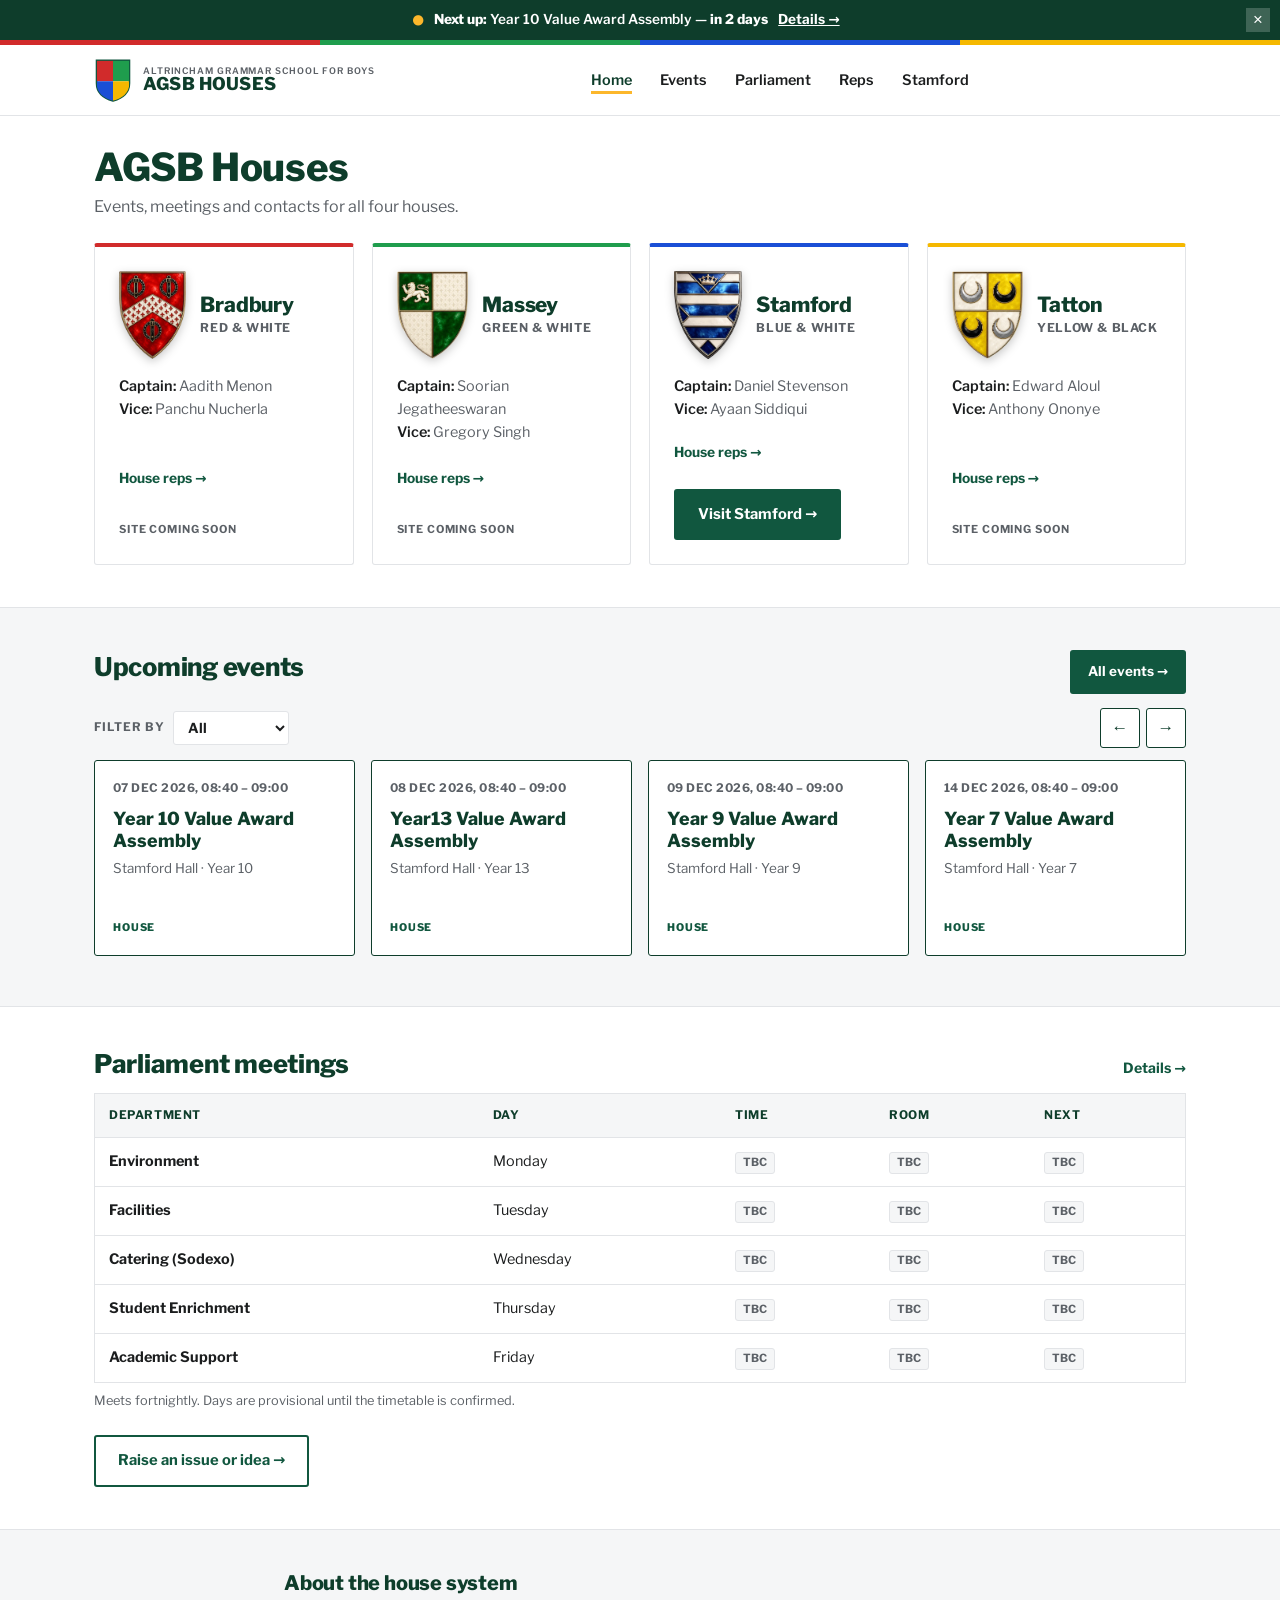
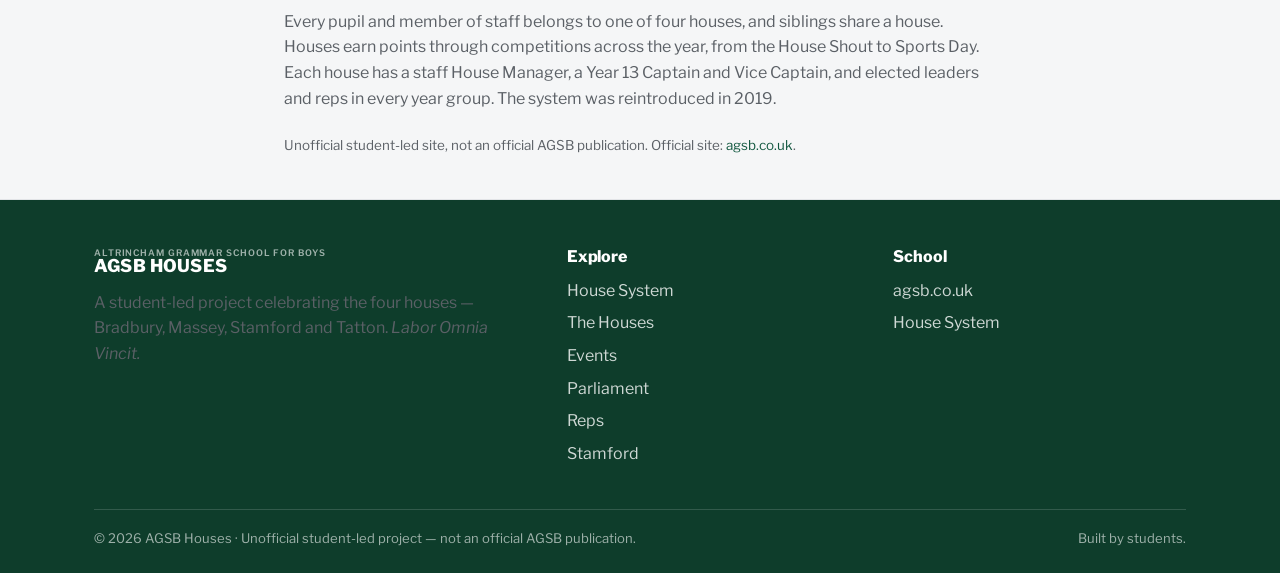
==== commit 66598b6b: "Use the matching 3D house crests on the hub - assets/houses/: Bradbury, Massey, Stamford and Tatton " ====
--- a/index.html
+++ b/index.html
@@ -21,7 +21,7 @@
     .house-card { border: 1px solid var(--line); border-top: 4px solid var(--hc, #888); border-radius: var(--radius); background: #fff; padding: 24px; display: flex; flex-direction: column; transition: box-shadow .2s, transform .2s, border-color .2s; }
     .house-card:hover { box-shadow: var(--shadow-lg); transform: translateY(-3px); }
     .house-card .hc-top { display: flex; align-items: center; gap: 14px; }
-    .house-card .hc-shield { width: 52px; height: 62px; flex: none; }
+    .house-card .hc-shield { height: 88px; width: auto; flex: none; filter: drop-shadow(0 3px 5px rgba(0,0,0,.22)); }
     .house-card h3 { font-size: 1.3rem; margin-bottom: 2px; }
     .house-card .hc-colour { font-size: .76rem; color: var(--muted); font-weight: 700; letter-spacing: .05em; text-transform: uppercase; }
     .house-card .hc-meta { margin-top: 16px; font-size: .9rem; color: var(--muted); }
@@ -34,8 +34,7 @@
       #houses .grid-4 { grid-template-columns: 1fr 1fr; gap: 10px; }
       .house-card { padding: 14px; }
       .house-card .hc-top { flex-direction: column; align-items: flex-start; gap: 6px; }
-      .house-card .hc-shield { width: 34px; height: 42px; }
-      .house-card img.hc-shield { height: 42px !important; }
+      .house-card .hc-shield { height: 56px; }
       .house-card h3 { font-size: 1.05rem; }
       .house-card .hc-colour { display: none; }
       .house-card .hc-meta { font-size: .8rem; margin-top: 8px; }
@@ -82,7 +81,7 @@
       <div class="grid grid-4">
         <div class="house-card reveal" style="--hc:#d12b2b">
           <div class="hc-top">
-            <svg class="hc-shield" viewBox="0 0 60 70"><path d="M3 3 H57 V40 C57 57 44 65 30 69 C16 65 3 57 3 40 Z" fill="#d12b2b" stroke="#b81f1f" stroke-width="2"/><text x="30" y="40" text-anchor="middle" fill="#fff" font-family="Libre Franklin" font-weight="800" font-size="22">B</text></svg>
+            <img class="hc-shield" src="assets/houses/bradbury.webp" alt="Bradbury crest" width="68" height="88" loading="lazy" />
             <div><h3>Bradbury</h3><div class="hc-colour">Red &amp; White</div></div>
           </div>
           <div class="hc-meta"><b>Captain:</b> Aadith Menon<br /><b>Vice:</b> Panchu Nucherla</div>
@@ -90,7 +89,7 @@
         </div>
         <div class="house-card reveal d1" style="--hc:#1f9d4d">
           <div class="hc-top">
-            <svg class="hc-shield" viewBox="0 0 60 70"><path d="M3 3 H57 V40 C57 57 44 65 30 69 C16 65 3 57 3 40 Z" fill="#1f9d4d" stroke="#17813d" stroke-width="2"/><text x="30" y="40" text-anchor="middle" fill="#fff" font-family="Libre Franklin" font-weight="800" font-size="22">M</text></svg>
+            <img class="hc-shield" src="assets/houses/massey.webp" alt="Massey crest" width="68" height="88" loading="lazy" />
             <div><h3>Massey</h3><div class="hc-colour">Green &amp; White</div></div>
           </div>
           <div class="hc-meta"><b>Captain:</b> Soorian Jegatheeswaran<br /><b>Vice:</b> Gregory Singh</div>
@@ -98,7 +97,7 @@
         </div>
         <div class="house-card reveal d2" style="--hc:#1a4fd6">
           <div class="hc-top">
-            <img class="hc-shield" src="assets/crest.png" alt="Stamford crest" style="height:62px;width:auto" onerror="this.onerror=null;this.src='assets/crest-photo.jpeg'" />
+            <img class="hc-shield" src="assets/houses/stamford.webp" alt="Stamford crest" width="68" height="88" loading="lazy" />
             <div><h3>Stamford</h3><div class="hc-colour">Blue &amp; White</div></div>
           </div>
           <div class="hc-meta"><b>Captain:</b> Daniel Stevenson<br /><b>Vice:</b> Ayaan Siddiqui</div>
@@ -106,7 +105,7 @@
         </div>
         <div class="house-card reveal d3" style="--hc:#f5b800">
           <div class="hc-top">
-            <svg class="hc-shield" viewBox="0 0 60 70"><path d="M3 3 H57 V40 C57 57 44 65 30 69 C16 65 3 57 3 40 Z" fill="#f5b800" stroke="#c99700" stroke-width="2"/><text x="30" y="40" text-anchor="middle" fill="#1a1a1a" font-family="Libre Franklin" font-weight="800" font-size="22">T</text></svg>
+            <img class="hc-shield" src="assets/houses/tatton.webp" alt="Tatton crest" width="68" height="88" loading="lazy" />
             <div><h3>Tatton</h3><div class="hc-colour">Yellow &amp; Black</div></div>
           </div>
           <div class="hc-meta"><b>Captain:</b> Edward Aloul<br /><b>Vice:</b> Anthony Ononye</div>
